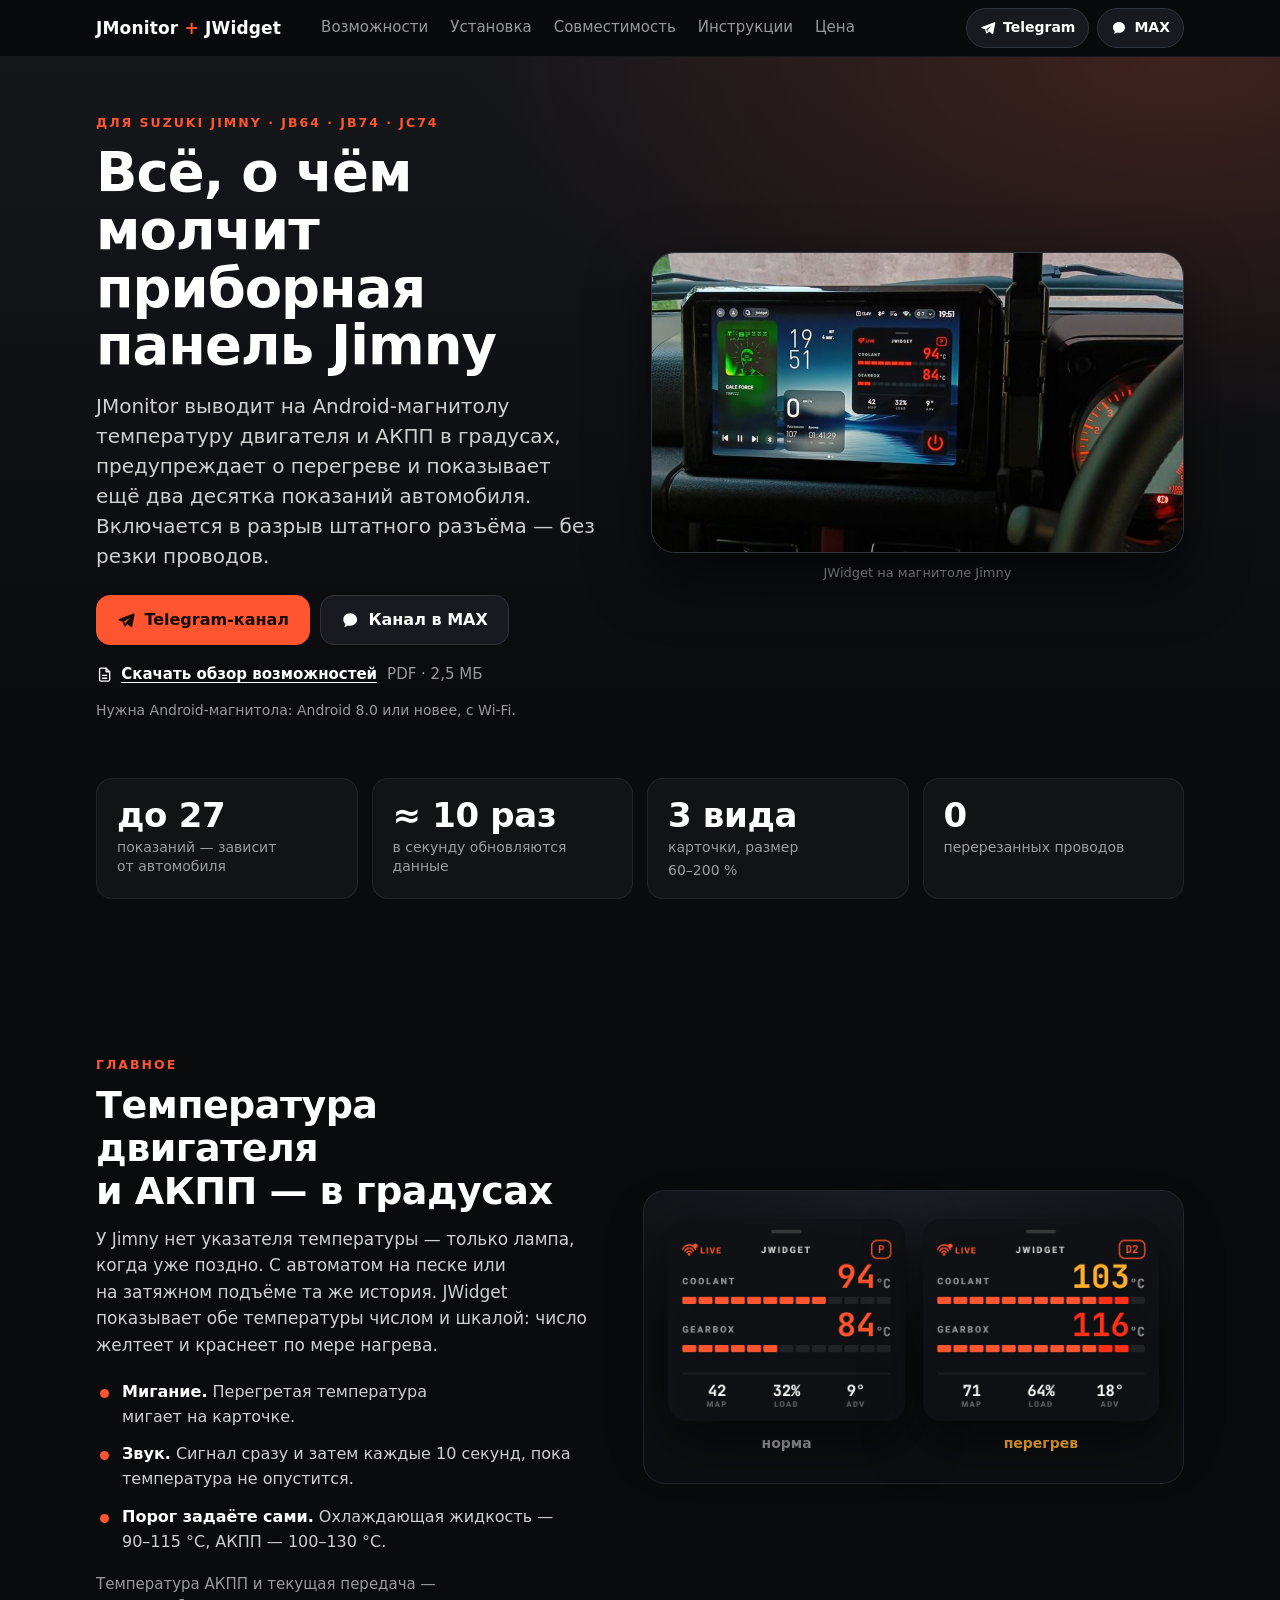
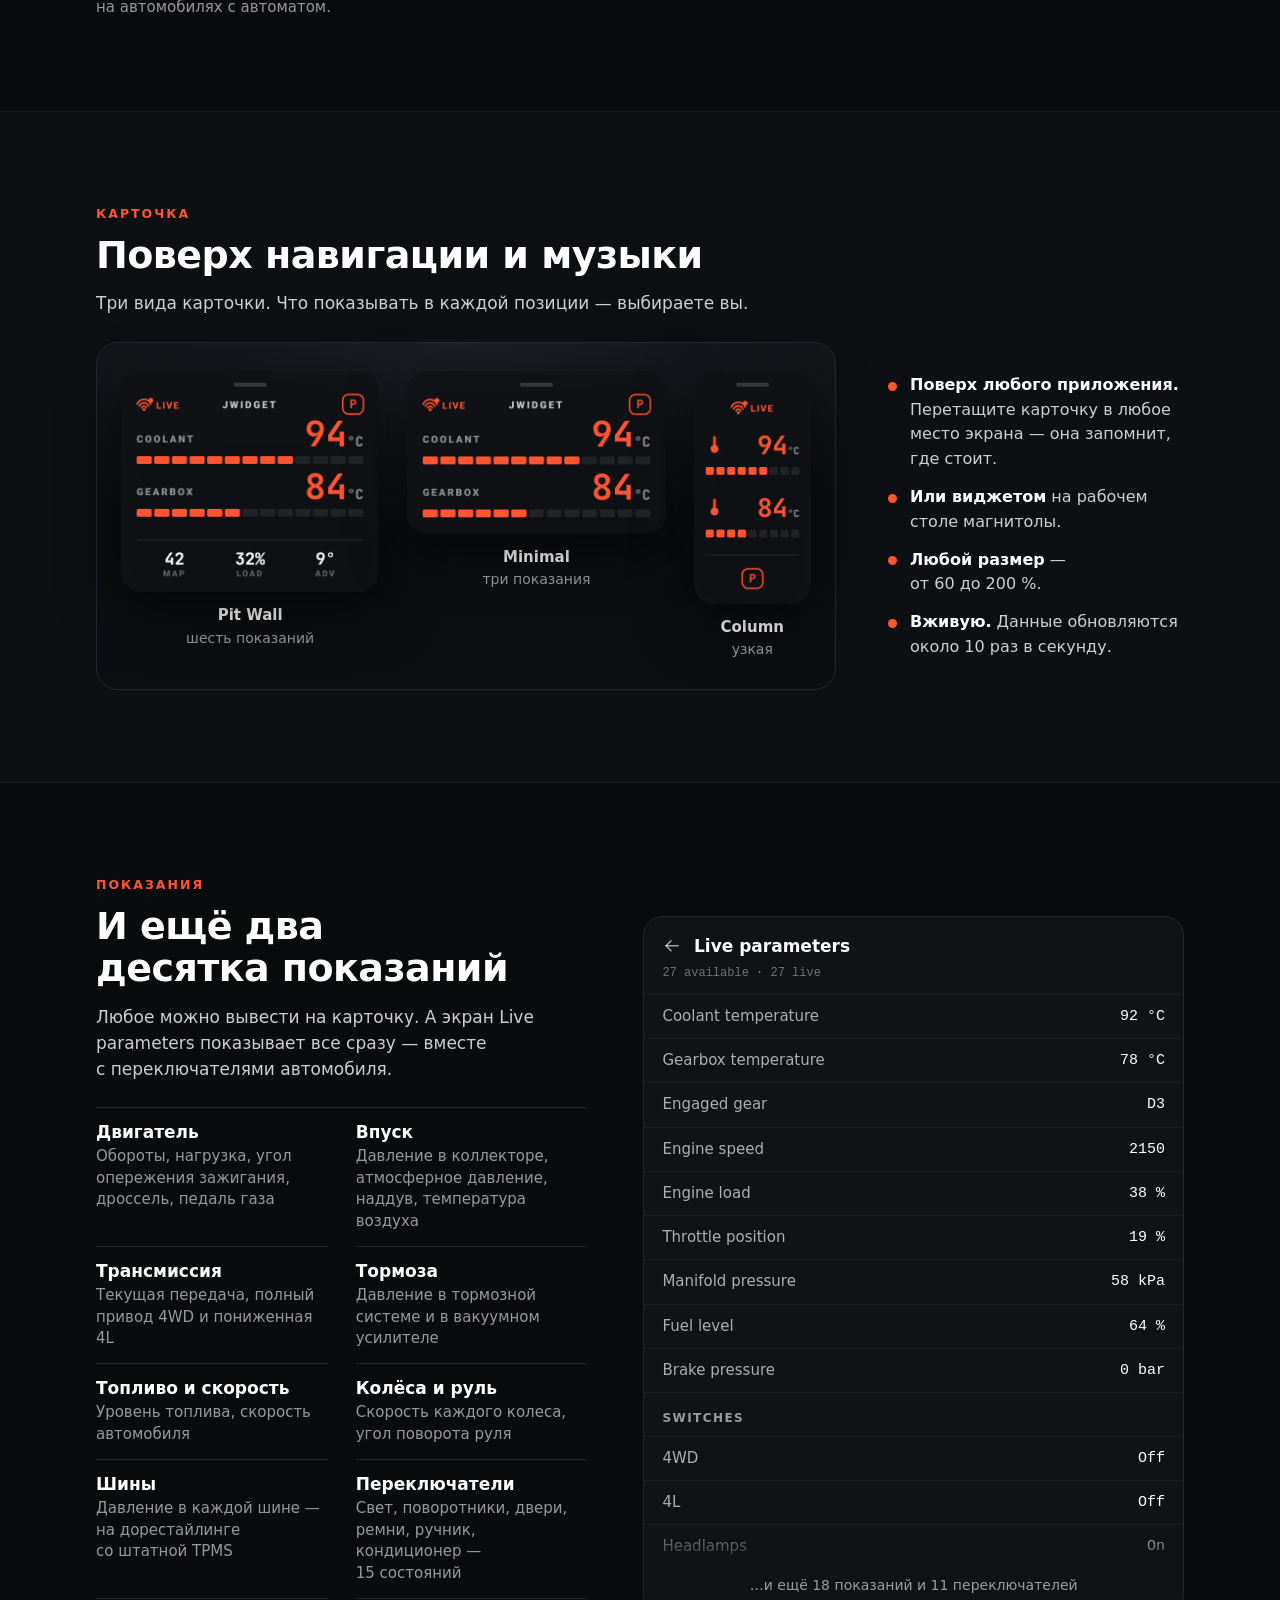
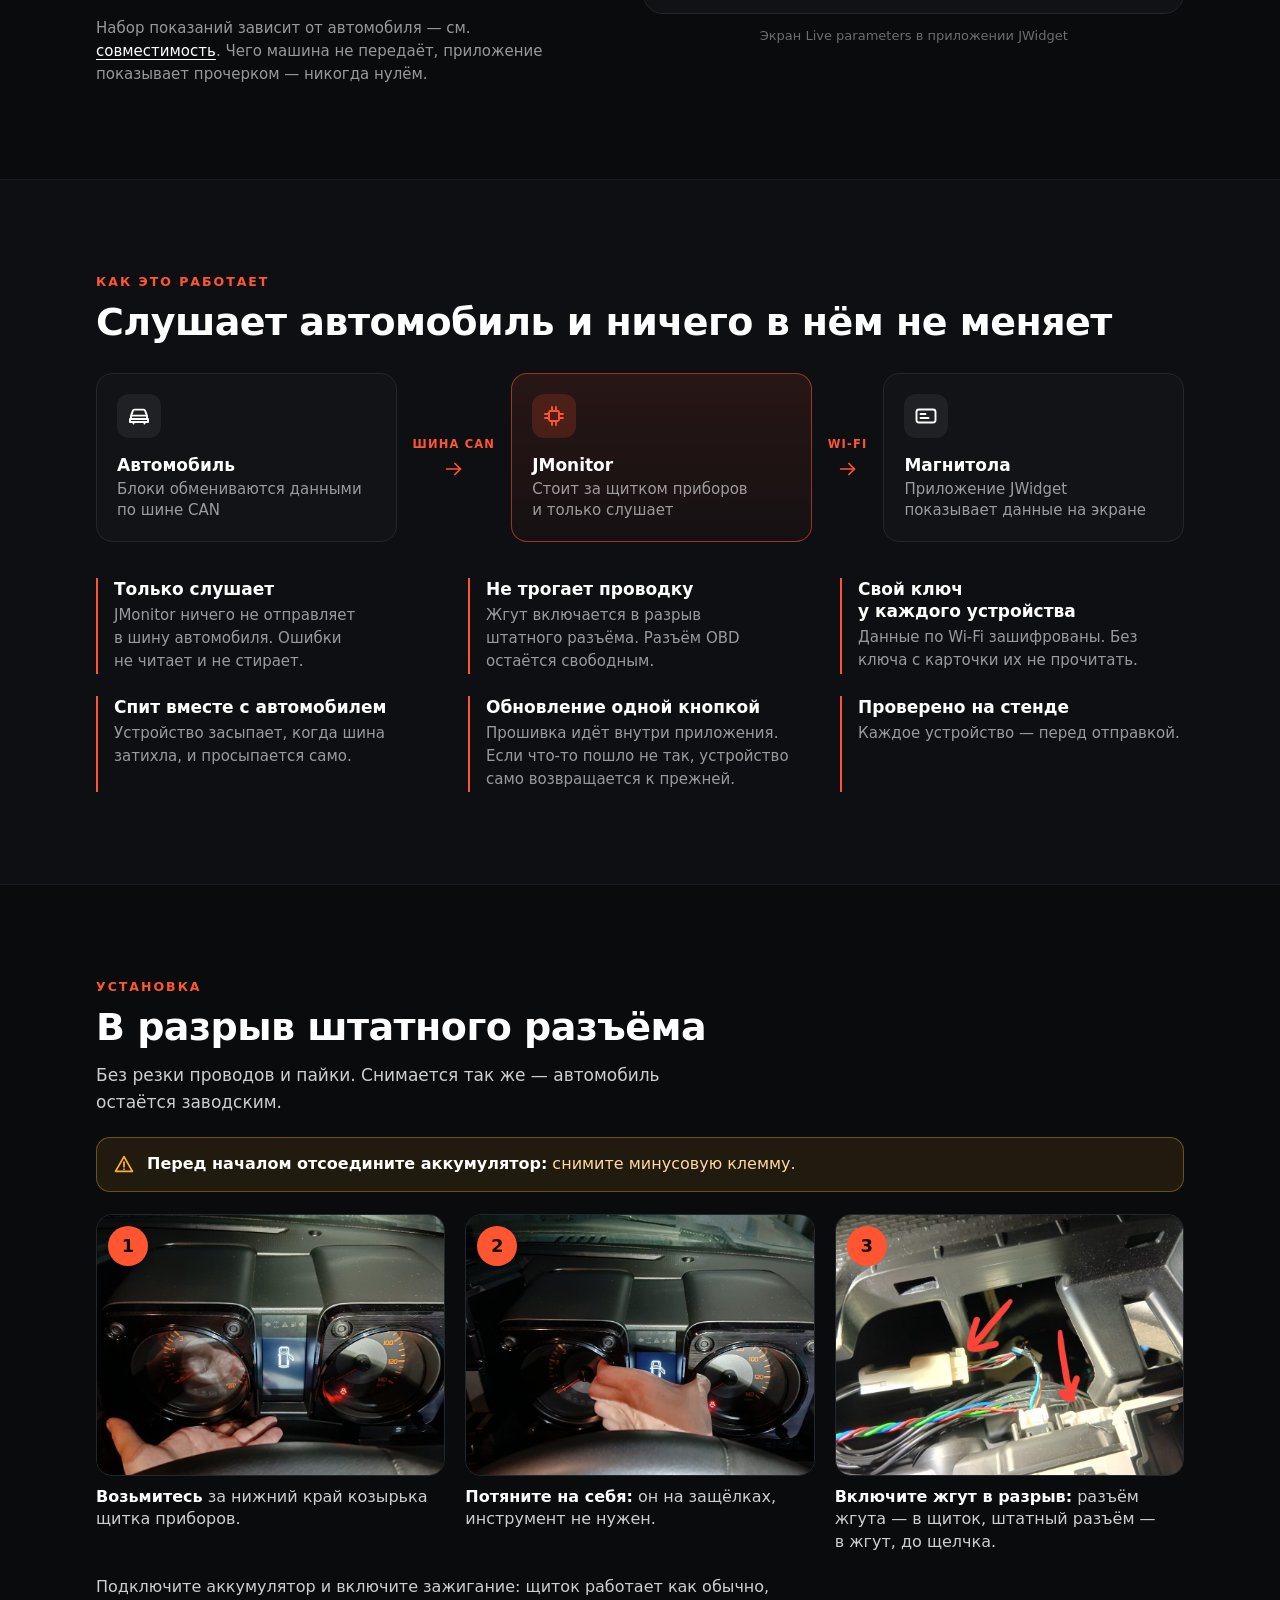
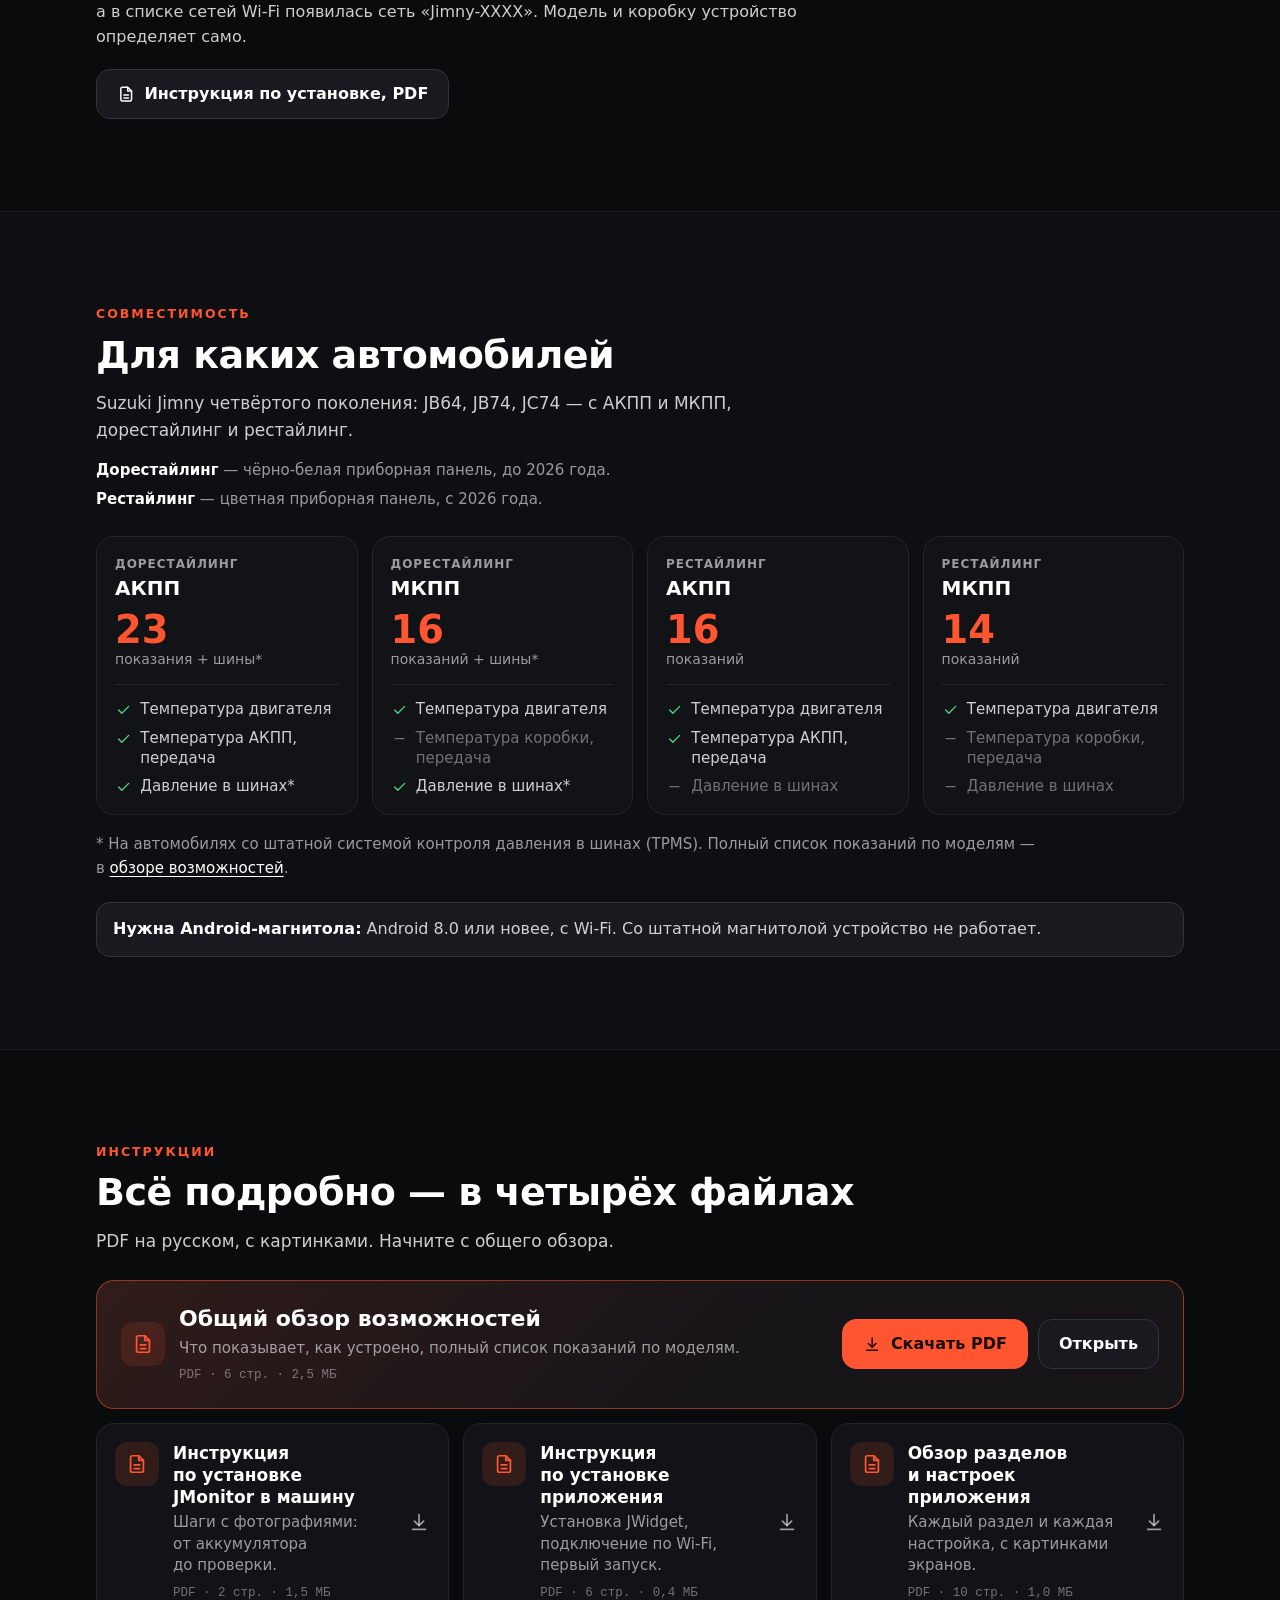
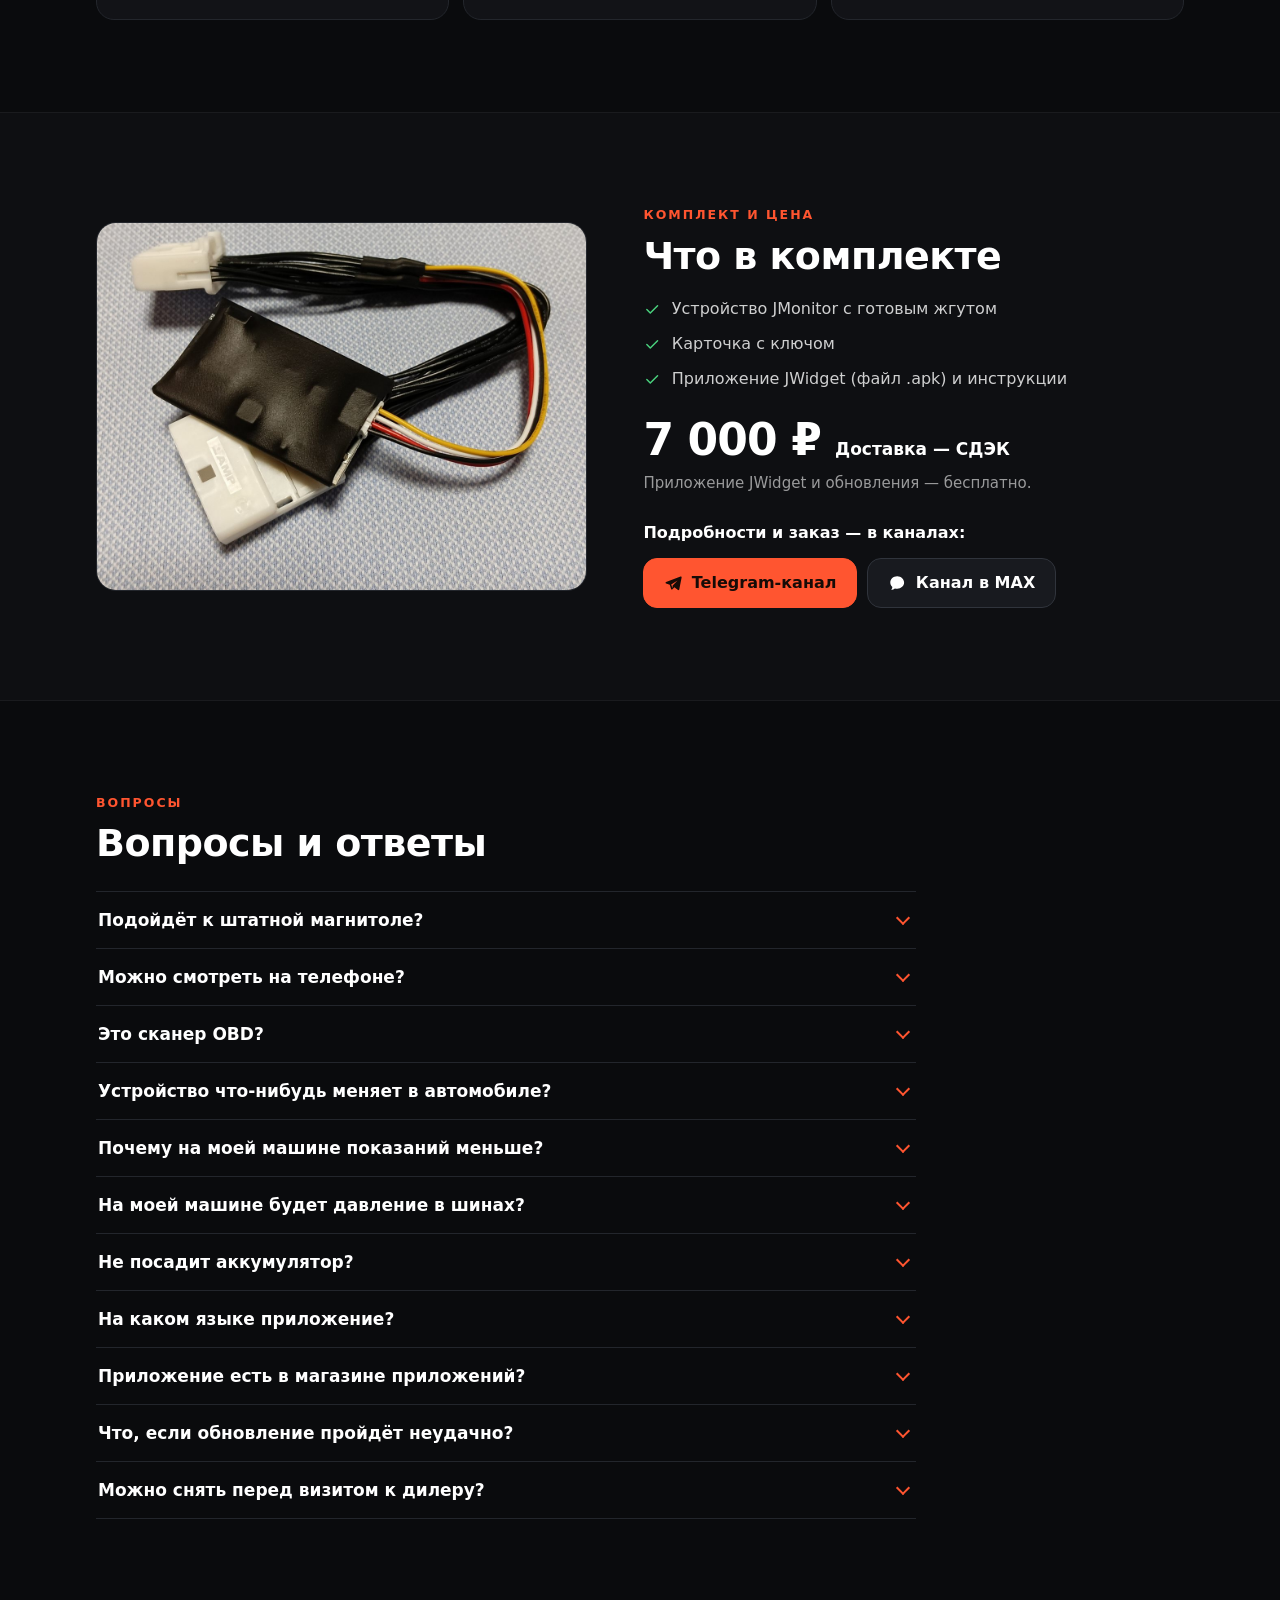
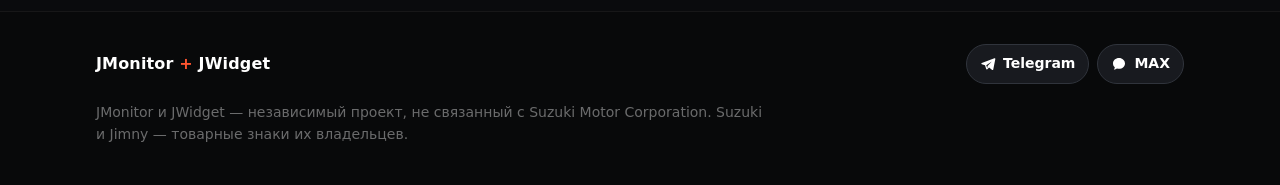
==== index.html @ 7d3914f3 "Add the Russian landing page for JMonitor + JWidget One static index.html for GitHub Pages (inline C" ====
<!doctype html>
<html lang="ru">
<head>
<meta charset="utf-8">
<meta name="viewport" content="width=device-width, initial-scale=1">
<title>JMonitor + JWidget — температуры и показания Suzuki Jimny на экране магнитолы</title>
<meta name="description" content="JMonitor выводит на Android-магнитолу температуру двигателя и АКПП, сигнал перегрева и до 27 показаний Suzuki Jimny JB64 / JB74 / JC74. Установка в разрыв штатного разъёма, без резки проводов.">
<meta name="theme-color" content="#0A0B0D">
<meta name="color-scheme" content="dark">
<meta name="format-detection" content="telephone=no">
<link rel="icon" href="favicon.svg" type="image/svg+xml">
<meta property="og:type" content="website">
<meta property="og:locale" content="ru_RU">
<meta property="og:site_name" content="JMonitor + JWidget">
<meta property="og:title" content="JMonitor + JWidget — всё, о чём молчит приборная панель Jimny">
<meta property="og:description" content="Температура двигателя и АКПП, сигнал перегрева и до 27 показаний на экране Android-магнитолы. Для Suzuki Jimny JB64 / JB74 / JC74.">
<meta property="og:url" content="https://just-lad.github.io/jmonitor-site/">
<meta property="og:image" content="https://just-lad.github.io/jmonitor-site/img/og.jpg">
<meta property="og:image:width" content="1200">
<meta property="og:image:height" content="630">
<meta name="twitter:card" content="summary_large_image">
<style>
:root{
  --bg:#0A0B0D; --band:#0E0F12; --panel:#121317; --panel-2:#181A1F; --line:#23262C; --line-2:#30343C;
  --ink:#fff; --text:rgba(255,255,255,.80); --dim:rgba(255,255,255,.58); --faint:rgba(255,255,255,.40);
  --accent:#FF5530; --on-accent:#160B07; --amber:#FFB02E; --ok:#49D17D;
  --sans:system-ui,-apple-system,"Segoe UI",Roboto,"Helvetica Neue","Noto Sans",Arial,sans-serif;
  --mono:ui-monospace,"JetBrains Mono","Cascadia Mono","Roboto Mono","SF Mono",Menlo,Consolas,monospace;
}
*,*::before,*::after{box-sizing:border-box}
html{scroll-behavior:smooth;scroll-padding-top:68px;-webkit-text-size-adjust:100%;text-size-adjust:100%}
body{margin:0;background:var(--bg);color:var(--text);font:16px/1.55 var(--sans);-webkit-font-smoothing:antialiased}
img,svg{display:block}
img{max-width:100%;height:auto}
h1,h2,h3,p,ul,ol,dl,dd,figure{margin:0}
ul,ol{padding:0;list-style:none}
a{color:inherit;text-decoration-thickness:1px;text-underline-offset:3px}
:focus-visible{outline:2px solid var(--amber);outline-offset:3px;border-radius:6px}
.ico{width:1.15em;height:1.15em;flex:none;fill:none;stroke:currentColor;stroke-width:1.9;stroke-linecap:round;stroke-linejoin:round}
.ico.solid{fill:currentColor;stroke:none}
.nb{white-space:nowrap}
.skip{position:absolute;left:-999px;top:8px;z-index:50;padding:10px 14px;border-radius:10px;background:#fff;color:#000;font-weight:700}
.skip:focus{left:8px}
.wrap{max-width:1152px;margin-inline:auto;padding-inline:16px}

/* type */
.kicker{font-size:12.5px;font-weight:700;letter-spacing:.16em;text-transform:uppercase;color:var(--accent)}
h1,h2,h3{color:var(--ink);text-wrap:balance;overflow-wrap:break-word}
h1{margin-top:12px;font-size:clamp(2rem,6.6vw + .45rem,3.4rem);line-height:1.06;font-weight:800;letter-spacing:-.018em}
h2{margin-top:10px;font-size:clamp(1.6rem,3.2vw + .8rem,2.375rem);line-height:1.12;font-weight:800;letter-spacing:-.014em}
h3{font-size:1.0625rem;line-height:1.3;font-weight:700}
.lead{margin-top:16px;font-size:clamp(1.0625rem,.6vw + .95rem,1.25rem);line-height:1.5;text-wrap:pretty}
.sub{margin-top:14px;max-width:44em;font-size:1.0625rem;text-wrap:pretty}
.note{margin-top:18px;font-size:.9375rem;color:var(--dim);text-wrap:pretty}
.note a{color:#fff}

/* buttons */
.btn{display:inline-flex;align-items:center;justify-content:center;gap:9px;min-height:50px;padding:0 20px;border-radius:14px;border:1px solid var(--line-2);background:var(--panel-2);color:#fff;font-weight:700;font-size:1rem;text-decoration:none;transition:background .15s,border-color .15s,transform .15s}
.btn:hover{border-color:#4A4F59;background:#1E2127}
.btn:active{transform:translateY(1px)}
.btn.primary{background:var(--accent);border-color:var(--accent);color:var(--on-accent)}
.btn.primary:hover{background:#FF6A48;border-color:#FF6A48}
.cta{display:grid;gap:10px;margin-top:24px}

/* header */
.top{position:sticky;top:0;z-index:20;background:rgba(10,11,13,.84);-webkit-backdrop-filter:saturate(140%) blur(14px);backdrop-filter:saturate(140%) blur(14px);border-bottom:1px solid rgba(255,255,255,.06)}
.top-in{display:flex;align-items:center;gap:12px;min-height:56px}
.brand{font-weight:800;font-size:17px;color:#fff;text-decoration:none;letter-spacing:.01em;white-space:nowrap}
.brand i{font-style:normal;color:var(--accent)}
.brand .b2{display:none}
.nav{display:none}
.nav a{color:var(--dim);text-decoration:none;font-size:15px;font-weight:500}
.nav a:hover{color:#fff}
.top-links{margin-left:auto;display:flex;gap:8px}
.pill{display:inline-flex;align-items:center;gap:7px;min-height:40px;padding:0 13px;border-radius:999px;border:1px solid var(--line-2);background:var(--panel-2);color:#fff;font-size:14px;font-weight:600;text-decoration:none}
.pill:hover{border-color:#4A4F59}
.pill .ico{width:16px;height:16px}

/* hero */
.hero{padding:32px 0 40px;background:radial-gradient(80% 60% at 92% 0%,rgba(255,85,48,.18),rgba(255,85,48,0) 70%),linear-gradient(180deg,#15171B 0%,var(--bg) 72%)}
.hero-in{display:grid;gap:28px}
.hero-doc{margin-top:18px;display:flex;flex-wrap:wrap;align-items:center;gap:4px 10px;font-size:.9375rem;color:var(--dim)}
.hero-doc a{display:inline-flex;align-items:center;gap:8px;color:#fff;font-weight:600}
.need{margin-top:14px;font-size:.875rem;color:var(--dim)}
.hero-photo img{width:100%;border-radius:18px;border:1px solid var(--line-2);box-shadow:0 24px 60px rgba(0,0,0,.55)}
.hero-photo figcaption{margin-top:10px;font-size:.8125rem;color:var(--faint);text-align:center}
.stats{display:grid;grid-template-columns:repeat(2,minmax(0,1fr));gap:10px;margin-top:36px}
.stat{padding:14px 16px;border-radius:16px;background:rgba(255,255,255,.035);border:1px solid rgba(255,255,255,.07)}
.stat b{display:block;font-size:1.75rem;line-height:1.1;font-weight:800;color:#fff;font-variant-numeric:tabular-nums;letter-spacing:-.01em;white-space:nowrap}
.stat span{display:block;margin-top:4px;font-size:.875rem;line-height:1.35;color:var(--dim)}

/* sections */
.sec{padding:56px 0}
.sec.alt{background:var(--band);border-block:1px solid rgba(255,255,255,.05)}
.split{display:grid;gap:32px}
.points{margin-top:22px;display:grid;gap:13px}
.points li{position:relative;padding-left:26px;text-wrap:pretty}
.points li::before{content:"";position:absolute;left:4px;top:.55em;width:9px;height:9px;border-radius:50%;background:var(--accent)}
.points b{color:#fff}

/* card pictures */
.stage{border-radius:22px;border:1px solid var(--line);background:radial-gradient(110% 80% at 50% 0%,#1C1F25 0%,#0D0E11 72%);padding:24px 16px}
.jw{text-align:center;min-width:0}
.jw img{width:264px;margin-inline:auto;filter:drop-shadow(0 16px 28px rgba(0,0,0,.6))}
.jw figcaption{margin-top:12px;font-size:.875rem;font-weight:600;color:var(--dim)}
.jw figcaption.hot{color:var(--amber)}
.jw figcaption b{display:block;color:#fff;font-size:.9375rem}
.jw figcaption span{font-weight:400}
.pair{display:grid;gap:24px;justify-items:center}
.faces{display:grid;grid-template-columns:264fr 120fr;grid-template-areas:"pit col" "min col";gap:22px 16px;align-items:center;max-width:720px;margin-inline:auto}
.faces .jw img{width:100%}
.faces .pit{grid-area:pit}.faces .min{grid-area:min}.faces .col{grid-area:col}
.showcase{display:grid;gap:24px;margin-top:26px}
.showcase .points{margin-top:0}

/* readings */
.groups{display:grid;margin-top:24px;border-top:1px solid var(--line)}
.g{padding:13px 0;border-bottom:1px solid var(--line)}
.g p{margin-top:3px;font-size:.9375rem;line-height:1.45;color:var(--dim)}
.lp{position:relative;overflow:hidden;border-radius:20px;background:#111215;border:1px solid var(--line);font-size:.9375rem}
.lp-h{display:flex;align-items:center;gap:12px;padding:16px 18px 6px;color:#fff;font-weight:700;font-size:1.0625rem}
.lp-h .ico{color:var(--dim)}
.lp-meta{padding:0 18px 12px;font:12px/1.4 var(--mono);color:var(--faint)}
.lp-r{display:flex;justify-content:space-between;gap:16px;padding:10px 18px;border-top:1px solid rgba(255,255,255,.05)}
.lp-r dt{color:rgba(255,255,255,.66)}
.lp-r dd{font-family:var(--mono);color:#fff;white-space:nowrap}
.lp-sw{padding:16px 18px 8px;border-top:1px solid rgba(255,255,255,.05);font-size:12px;font-weight:700;letter-spacing:.12em;color:var(--dim)}
.lp-more{position:absolute;inset:auto 0 0 0;padding:64px 18px 16px;background:linear-gradient(180deg,rgba(17,18,21,0),#111215 64%);text-align:center;font-size:.875rem;color:var(--dim)}
.lp-cap{margin-top:12px;font-size:.8125rem;color:var(--faint);text-align:center}

/* how it works */
.flow{display:grid;gap:10px;margin-top:30px}
.node{display:flex;gap:14px;align-items:center;padding:16px;border-radius:16px;background:var(--panel);border:1px solid var(--line)}
.node.hl{border-color:rgba(255,85,48,.55);background:linear-gradient(180deg,rgba(255,85,48,.11),rgba(255,85,48,.03))}
.node .ni{width:44px;height:44px;border-radius:12px;display:grid;place-items:center;background:rgba(255,255,255,.06);color:#fff;flex:none}
.node.hl .ni{background:rgba(255,85,48,.18);color:var(--accent)}
.node .ni .ico{width:24px;height:24px}
.node b{display:block;color:#fff;font-size:1.0625rem}
.node span{display:block;font-size:.9375rem;line-height:1.4;color:var(--dim)}
.hop{display:flex;align-items:center;justify-content:center;gap:8px;color:var(--accent);font-size:11.5px;font-weight:700;letter-spacing:.1em;text-transform:uppercase}
.hop .ico{width:18px;height:18px;transform:rotate(90deg)}
.facts{display:grid;gap:22px 28px;margin-top:36px}
.fact{padding-left:16px;border-left:2px solid var(--accent)}
.fact p{margin-top:4px;font-size:.9375rem;color:var(--dim);text-wrap:pretty}

/* install */
.warn{display:flex;gap:12px;align-items:flex-start;margin-top:22px;padding:14px 16px;border-radius:14px;background:rgba(255,176,46,.09);border:1px solid rgba(255,176,46,.36);color:#FFD9A0}
.warn .ico{width:22px;height:22px;margin-top:1px;color:var(--amber)}
.warn b{color:#fff}
.steps{display:grid;grid-template-columns:1fr 1fr;gap:20px 12px;margin-top:22px}
.step{position:relative;min-width:0}
.step:nth-child(3){grid-column:1/-1}
.step img{width:100%;aspect-ratio:4/3;object-fit:cover;border-radius:16px;border:1px solid var(--line)}
.step .n{position:absolute;left:10px;top:10px;width:36px;height:36px;border-radius:50%;background:var(--accent);color:var(--on-accent);font-weight:800;font-size:1.0625rem;display:grid;place-items:center}
.step p{margin-top:10px;font-size:.9375rem;line-height:1.4;text-wrap:pretty}
.step p b{color:#fff}
.after{margin-top:22px;max-width:46em;text-wrap:pretty}
.more{margin-top:20px}

/* models */
.defs{margin-top:16px;display:grid;gap:6px;font-size:.9375rem;color:var(--dim)}
.defs b{color:#fff}
.models{display:grid;gap:12px;margin-top:24px}
.model{display:grid;grid-template-columns:minmax(0,1fr) minmax(0,1.25fr);gap:14px;align-items:start;padding:18px;border-radius:18px;background:var(--panel);border:1px solid var(--line)}
.model .gen{font-size:12px;font-weight:700;letter-spacing:.08em;text-transform:uppercase;color:var(--dim)}
.model h3{margin-top:2px;font-size:1.25rem}
.model .num{margin-top:10px;font-size:.875rem;line-height:1.35;color:var(--dim)}
.model .num b{display:block;font-size:2.4rem;line-height:1;font-weight:800;color:var(--accent);font-variant-numeric:tabular-nums}
.has{display:grid;gap:8px;font-size:.9375rem}
.has li{display:flex;gap:8px;align-items:flex-start;line-height:1.35}
.has .ico{margin-top:2px;color:var(--ok)}
.has li.no,.has li.no .ico{color:var(--faint)}
.callout{margin-top:22px;padding:14px 16px;border-radius:14px;background:var(--panel-2);border:1px solid var(--line-2);text-wrap:pretty}
.callout b{color:#fff}

/* documents */
.docs{display:grid;gap:12px;margin-top:26px}
.doc{display:flex;gap:14px;align-items:flex-start;padding:18px;border-radius:18px;background:var(--panel);border:1px solid var(--line);text-decoration:none;color:inherit;min-width:0}
a.doc:hover{border-color:#4A4F59;background:#16181C}
.doc .fi{width:44px;height:44px;border-radius:12px;display:grid;place-items:center;background:rgba(255,85,48,.13);color:var(--accent);flex:none}
.doc .fi .ico{width:22px;height:22px}
.doc .tx{min-width:0;flex:1}
.doc p{margin-top:4px;font-size:.9375rem;line-height:1.45;color:var(--dim)}
.doc .meta{margin-top:8px;font:12.5px/1.3 var(--mono);color:var(--faint)}
.doc .dl{flex:none;align-self:center;width:22px;height:22px;color:var(--dim)}
.doc.main{flex-wrap:wrap;border-color:rgba(255,85,48,.5);background:linear-gradient(135deg,rgba(255,85,48,.13),rgba(255,85,48,.02) 60%),var(--panel)}
.doc.main h3{font-size:1.375rem}
.doc.main .tx{flex:1 1 220px}
.doc.main .acts{display:grid;gap:10px;width:100%;margin-top:4px}

/* order */
.order-photo img{width:100%;border-radius:20px;border:1px solid var(--line)}
.box{margin-top:20px;display:grid;gap:10px}
.box li{display:flex;gap:10px;align-items:flex-start}
.box .ico{margin-top:3px;color:var(--ok)}
.price{margin-top:26px;display:flex;flex-wrap:wrap;align-items:baseline;gap:6px 14px}
.price b{font-size:2.75rem;line-height:1;font-weight:800;color:#fff;letter-spacing:-.02em;white-space:nowrap}
.price span{font-size:1.0625rem;font-weight:600;color:#fff}
.price + .note{margin-top:10px}
.where{margin-top:26px;font-weight:600;color:#fff}
.where + .cta{margin-top:12px}

/* faq */
.faq{margin-top:26px;max-width:820px;border-top:1px solid var(--line)}
.qa{border-bottom:1px solid var(--line)}
.qa summary{list-style:none;cursor:pointer;display:flex;justify-content:space-between;align-items:center;gap:16px;min-height:56px;padding:14px 2px;color:#fff;font-weight:600;font-size:1.0625rem;line-height:1.35}
.qa summary::-webkit-details-marker{display:none}
.qa summary::after{content:"";flex:none;width:10px;height:10px;margin:0 6px 4px 0;border-right:2px solid var(--accent);border-bottom:2px solid var(--accent);transform:rotate(45deg);transition:transform .2s}
.qa[open] summary::after{transform:rotate(-135deg);margin-bottom:-4px}
.qa p{padding:0 2px 18px;max-width:46em;text-wrap:pretty}

/* footer */
footer{padding:32px 0 40px;border-top:1px solid rgba(255,255,255,.06);background:#08090A;color:var(--dim);font-size:.875rem}
.foot{display:grid;gap:18px}
.foot .brand{font-size:16px}
.foot-links{display:flex;flex-wrap:wrap;gap:8px}
.legal{max-width:52em;color:var(--faint);text-wrap:pretty}

@media (min-width:440px){
  .brand .b2{display:inline}
}
@media (min-width:480px){
  .cta{display:flex;flex-wrap:wrap}
  .doc.main .acts{display:flex;flex-wrap:wrap}
}
@media (min-width:560px){
  .pair{grid-template-columns:1fr 1fr;gap:18px}
  .groups{grid-template-columns:1fr 1fr;column-gap:28px}
  .facts{grid-template-columns:1fr 1fr}
  .models{grid-template-columns:1fr 1fr}
  .model{display:block}
  .has{margin-top:16px;padding-top:14px;border-top:1px solid var(--line)}
}
@media (min-width:600px){
  .wrap{padding-inline:24px}
  .stage{padding:28px 24px}
}
@media (min-width:680px){
  .faces{grid-template-columns:264fr 264fr 120fr;grid-template-areas:"pit min col";gap:28px;align-items:start}
}
@media (min-width:720px){
  .steps{grid-template-columns:repeat(3,1fr);gap:20px}
  .step:nth-child(3){grid-column:auto}
  .step .n{left:12px;top:12px;width:40px;height:40px;font-size:1.125rem}
  .step p{font-size:1rem}
}
@media (min-width:800px){
  .hero{padding:56px 0 64px}
  .stats{grid-template-columns:repeat(4,minmax(0,1fr));gap:14px;margin-top:56px}
  .stat{padding:18px 20px}
  .stat b{font-size:2.125rem}
  .sec{padding:92px 0}
  .foot{grid-template-columns:1fr auto;align-items:center}
  .legal{grid-column:1/-1}
}
@media (min-width:860px){
  .flow{grid-template-columns:1fr auto 1fr auto 1fr;align-items:stretch;gap:14px}
  .node{flex-direction:column;align-items:flex-start;padding:20px}
  .hop{flex-direction:column;gap:4px;padding-inline:2px}
  .hop .ico{transform:none;width:22px;height:22px}
  .docs{grid-template-columns:repeat(3,1fr);gap:14px}
  .doc.main{grid-column:1/-1;flex-wrap:nowrap;align-items:center;padding:24px}
  .doc.main .acts{width:auto;margin:0;flex:none}
}
@media (min-width:940px){
  .wrap{padding-inline:32px}
  .nav{display:flex;gap:22px;margin-left:28px}
  .hero-in{grid-template-columns:minmax(0,1fr) minmax(0,1.06fr);gap:52px;align-items:center}
  .hero-photo img{border-radius:24px}
  .split{grid-template-columns:minmax(0,1fr) minmax(0,1.1fr);gap:56px;align-items:center}
  .showcase{grid-template-columns:minmax(0,1fr) 300px;gap:48px;align-items:center}
  .facts{grid-template-columns:repeat(3,1fr)}
}
@media (min-width:1000px){
  .models{grid-template-columns:repeat(4,1fr);gap:14px}
}
@media (prefers-reduced-motion:reduce){
  html{scroll-behavior:auto}
  .btn,.qa summary::after{transition:none}
}
</style>
</head>
<body>

<svg width="0" height="0" style="position:absolute" aria-hidden="true" focusable="false">
  <defs>
    <symbol id="i-tg" viewBox="0 0 24 24"><path d="M21.6 3.3 2.7 10.6c-.9.4-.9 1.6.1 1.9l4.7 1.5 1.8 5.6c.2.8 1.2 1 1.7.4l2.6-2.6 4.7 3.5c.6.4 1.4.1 1.6-.6L23 4.6c.2-.9-.6-1.6-1.4-1.3ZM9.4 13.7l8.3-5.3-6.4 6.7-.3 3.2-1.6-4.6Z"/></symbol>
    <symbol id="i-chat" viewBox="0 0 24 24"><path d="M12 3C6.9 3 3 6.6 3 11.2c0 2.3 1 4.3 2.7 5.8-.1 1.2-.6 2.5-1.5 3.5 1.9-.1 3.6-.8 4.8-1.7 1 .3 2 .4 3 .4 5.1 0 9-3.6 9-8S17.1 3 12 3Z"/></symbol>
    <symbol id="i-file" viewBox="0 0 24 24"><path d="M14 3H7a2 2 0 0 0-2 2v14a2 2 0 0 0 2 2h10a2 2 0 0 0 2-2V8z"/><path d="M14 3v5h5"/><path d="M9 13h6M9 17h6"/></symbol>
    <symbol id="i-down" viewBox="0 0 24 24"><path d="M12 4v11"/><path d="m7 11 5 5 5-5"/><path d="M5 20h14"/></symbol>
    <symbol id="i-arrow" viewBox="0 0 24 24"><path d="M4 12h15"/><path d="m13 6 6 6-6 6"/></symbol>
    <symbol id="i-back" viewBox="0 0 24 24"><path d="M20 12H5"/><path d="m11 6-6 6 6 6"/></symbol>
    <symbol id="i-check" viewBox="0 0 24 24"><path d="m5 12.5 4.5 4.5L19 7.5"/></symbol>
    <symbol id="i-minus" viewBox="0 0 24 24"><path d="M6 12h12"/></symbol>
    <symbol id="i-warn" viewBox="0 0 24 24"><path d="M12 4 2.8 20h18.4z"/><path d="M12 10v5"/><path d="M12 17.7v.1"/></symbol>
    <symbol id="i-car" viewBox="0 0 24 24"><path d="M4 15v-3.2l1.9-5.1A1.6 1.6 0 0 1 7.4 5.6h9.2a1.6 1.6 0 0 1 1.5 1.1L20 11.8V15"/><path d="M3 15h18v3H3z"/><path d="M6.5 18v1.6M17.5 18v1.6M5 11.6h14"/></symbol>
    <symbol id="i-chip" viewBox="0 0 24 24"><rect x="7" y="7" width="10" height="10" rx="1.5"/><path d="M10 3v4M14 3v4M10 17v4M14 17v4M3 10h4M3 14h4M17 10h4M17 14h4"/></symbol>
    <symbol id="i-screen" viewBox="0 0 24 24"><rect x="2.5" y="5.5" width="19" height="13" rx="2.5"/><path d="M6.5 10h5M6.5 14h8"/></symbol>
  </defs>
</svg>

<a class="skip" href="#main">К содержанию</a>

<header class="top">
  <div class="wrap top-in">
    <a class="brand" href="#top" aria-label="JMonitor + JWidget — в начало">JMonitor<span class="b2"> <i>+</i> JWidget</span></a>
    <nav class="nav" aria-label="Разделы">
      <a href="#temps">Возможности</a>
      <a href="#install">Установка</a>
      <a href="#models">Совместимость</a>
      <a href="#docs">Инструкции</a>
      <a href="#order">Цена</a>
    </nav>
    <div class="top-links">
      <a class="pill" href="https://t.me/just_lad_jimny" target="_blank" rel="noopener"><svg class="ico solid"><use href="#i-tg"/></svg>Telegram</a>
      <a class="pill" href="https://max.ru/channel_justlad" target="_blank" rel="noopener"><svg class="ico solid"><use href="#i-chat"/></svg>MAX</a>
    </div>
  </div>
</header>

<main id="main">

<section class="hero" id="top">
  <div class="wrap">
    <div class="hero-in">
      <div>
        <p class="kicker">Для Suzuki Jimny · JB64 · JB74 · JC74</p>
        <h1>Всё, о&nbsp;чём молчит приборная панель Jimny</h1>
        <p class="lead">JMonitor выводит на&nbsp;Android-магнитолу температуру двигателя и&nbsp;АКПП в&nbsp;градусах, предупреждает о&nbsp;перегреве и&nbsp;показывает ещё два десятка показаний автомобиля. Включается в&nbsp;разрыв штатного разъёма&nbsp;— без резки проводов.</p>
        <div class="cta">
          <a class="btn primary" href="https://t.me/just_lad_jimny" target="_blank" rel="noopener"><svg class="ico solid"><use href="#i-tg"/></svg>Telegram-канал</a>
          <a class="btn" href="https://max.ru/channel_justlad" target="_blank" rel="noopener"><svg class="ico solid"><use href="#i-chat"/></svg>Канал в&nbsp;MAX</a>
        </div>
        <p class="hero-doc"><a href="pdf/jmonitor-obzor-vozmozhnostey.pdf" download="Общий обзор возможностей.pdf"><svg class="ico"><use href="#i-file"/></svg>Скачать обзор возможностей</a><span>PDF · 2,5&nbsp;МБ</span></p>
        <p class="need">Нужна Android-магнитола: Android&nbsp;8.0 или новее, с&nbsp;<span class="nb">Wi-Fi</span>.</p>
      </div>
      <figure class="hero-photo">
        <picture>
          <source media="(max-width: 699px)" srcset="img/hero-m.jpg" width="900" height="600">
          <img src="img/hero.jpg" srcset="img/hero-800.jpg 800w, img/hero.jpg 1570w" sizes="(min-width: 940px) 560px, 100vw" width="1570" height="883" fetchpriority="high" alt="Android-магнитола в Suzuki Jimny: карточка JWidget показывает температуру охлаждающей жидкости 94 °C и АКПП 84 °C">
        </picture>
        <figcaption>JWidget на магнитоле Jimny</figcaption>
      </figure>
    </div>
    <ul class="stats">
      <li class="stat"><b>до 27</b><span>показаний&nbsp;— зависит от&nbsp;автомобиля</span></li>
      <li class="stat"><b>≈ 10 раз</b><span>в&nbsp;секунду обновляются данные</span></li>
      <li class="stat"><b>3 вида</b><span>карточки, размер <span class="nb">60–200&nbsp;%</span></span></li>
      <li class="stat"><b>0</b><span>перерезанных проводов</span></li>
    </ul>
  </div>
</section>

<section class="sec" id="temps">
  <div class="wrap split">
    <div>
      <p class="kicker">Главное</p>
      <h2>Температура двигателя и&nbsp;АКПП&nbsp;— в&nbsp;градусах</h2>
      <p class="sub">У&nbsp;Jimny нет указателя температуры&nbsp;— только лампа, когда уже поздно. С&nbsp;автоматом на&nbsp;песке или на&nbsp;затяжном подъёме та&nbsp;же история. JWidget показывает обе температуры числом и&nbsp;шкалой: число желтеет и&nbsp;краснеет по&nbsp;мере нагрева.</p>
      <ul class="points">
        <li><b>Мигание.</b> Перегретая температура мигает на&nbsp;карточке.</li>
        <li><b>Звук.</b> Сигнал сразу и&nbsp;затем каждые 10&nbsp;секунд, пока температура не&nbsp;опустится.</li>
        <li><b>Порог задаёте сами.</b> Охлаждающая жидкость&nbsp;— <span class="nb">90–115&nbsp;°C</span>, АКПП&nbsp;— <span class="nb">100–130&nbsp;°C</span>.</li>
      </ul>
      <p class="note">Температура АКПП и&nbsp;текущая передача&nbsp;— на&nbsp;автомобилях с&nbsp;автоматом.</p>
    </div>
    <div class="stage">
      <div class="pair">
        <figure class="jw">
          <img src="img/card-pitwall.png" width="1056" height="904" loading="lazy" decoding="async" alt="Карточка JWidget в норме: охлаждающая жидкость 94 °C, АКПП 84 °C">
          <figcaption>норма</figcaption>
        </figure>
        <figure class="jw">
          <img src="img/card-overheat.png" width="1056" height="904" loading="lazy" decoding="async" alt="Карточка JWidget при перегреве: охлаждающая жидкость 103 °C жёлтым, АКПП 116 °C красным">
          <figcaption class="hot">перегрев</figcaption>
        </figure>
      </div>
    </div>
  </div>
</section>

<section class="sec alt" id="card">
  <div class="wrap">
    <p class="kicker">Карточка</p>
    <h2>Поверх навигации и&nbsp;музыки</h2>
    <p class="sub">Три вида карточки. Что показывать в&nbsp;каждой позиции&nbsp;— выбираете вы.</p>
    <div class="showcase">
      <div class="stage">
        <div class="faces">
          <figure class="jw pit">
            <img src="img/card-pitwall.png" width="1056" height="904" loading="lazy" decoding="async" alt="Карточка Pit Wall: две температуры со шкалами, передача и три показания внизу">
            <figcaption><b>Pit Wall</b><span>шесть показаний</span></figcaption>
          </figure>
          <figure class="jw min">
            <img src="img/card-minimal.png" width="1056" height="664" loading="lazy" decoding="async" alt="Карточка Minimal: две температуры со шкалами и передача">
            <figcaption><b>Minimal</b><span>три показания</span></figcaption>
          </figure>
          <figure class="jw col">
            <img src="img/card-column.png" width="480" height="952" loading="lazy" decoding="async" alt="Карточка Column: узкая вертикальная, две температуры и передача">
            <figcaption><b>Column</b><span>узкая</span></figcaption>
          </figure>
        </div>
      </div>
      <ul class="points">
        <li><b>Поверх любого приложения.</b> Перетащите карточку в&nbsp;любое место экрана&nbsp;— она запомнит, где стоит.</li>
        <li><b>Или виджетом</b> на&nbsp;рабочем столе магнитолы.</li>
        <li><b>Любой размер</b>&nbsp;— от&nbsp;60 до&nbsp;200&nbsp;%.</li>
        <li><b>Вживую.</b> Данные обновляются около 10&nbsp;раз в&nbsp;секунду.</li>
      </ul>
    </div>
  </div>
</section>

<section class="sec" id="readings">
  <div class="wrap split">
    <div>
      <p class="kicker">Показания</p>
      <h2>И&nbsp;ещё два десятка показаний</h2>
      <p class="sub">Любое можно вывести на&nbsp;карточку. А&nbsp;экран Live parameters показывает все сразу&nbsp;— вместе с&nbsp;переключателями автомобиля.</p>
      <div class="groups">
        <div class="g"><h3>Двигатель</h3><p>Обороты, нагрузка, угол опережения зажигания, дроссель, педаль газа</p></div>
        <div class="g"><h3>Впуск</h3><p>Давление в&nbsp;коллекторе, атмосферное давление, наддув, температура воздуха</p></div>
        <div class="g"><h3>Трансмиссия</h3><p>Текущая передача, полный привод 4WD и&nbsp;пониженная 4L</p></div>
        <div class="g"><h3>Тормоза</h3><p>Давление в&nbsp;тормозной системе и&nbsp;в&nbsp;вакуумном усилителе</p></div>
        <div class="g"><h3>Топливо и&nbsp;скорость</h3><p>Уровень топлива, скорость автомобиля</p></div>
        <div class="g"><h3>Колёса и&nbsp;руль</h3><p>Скорость каждого колеса, угол поворота руля</p></div>
        <div class="g"><h3>Шины</h3><p>Давление в&nbsp;каждой шине&nbsp;— на&nbsp;дорестайлинге со&nbsp;штатной TPMS</p></div>
        <div class="g"><h3>Переключатели</h3><p>Свет, поворотники, двери, ремни, ручник, кондиционер&nbsp;— 15&nbsp;состояний</p></div>
      </div>
      <p class="note">Набор показаний зависит от&nbsp;автомобиля&nbsp;— см. <a href="#models">совместимость</a>. Чего машина не&nbsp;передаёт, приложение показывает прочерком&nbsp;— никогда нулём.</p>
    </div>
    <div>
      <div class="lp" role="img" aria-label="Пример экрана Live parameters: температура охлаждающей жидкости 92 °C, температура АКПП 78 °C, передача D3, обороты 2150 и другие показания">
        <div class="lp-h"><svg class="ico"><use href="#i-back"/></svg>Live parameters</div>
        <div class="lp-meta">27 available · 27 live</div>
        <dl>
          <div class="lp-r"><dt>Coolant temperature</dt><dd>92 °C</dd></div>
          <div class="lp-r"><dt>Gearbox temperature</dt><dd>78 °C</dd></div>
          <div class="lp-r"><dt>Engaged gear</dt><dd>D3</dd></div>
          <div class="lp-r"><dt>Engine speed</dt><dd>2150</dd></div>
          <div class="lp-r"><dt>Engine load</dt><dd>38 %</dd></div>
          <div class="lp-r"><dt>Throttle position</dt><dd>19 %</dd></div>
          <div class="lp-r"><dt>Manifold pressure</dt><dd>58 kPa</dd></div>
          <div class="lp-r"><dt>Fuel level</dt><dd>64 %</dd></div>
          <div class="lp-r"><dt>Brake pressure</dt><dd>0 bar</dd></div>
        </dl>
        <div class="lp-sw">SWITCHES</div>
        <dl>
          <div class="lp-r"><dt>4WD</dt><dd>Off</dd></div>
          <div class="lp-r"><dt>4L</dt><dd>Off</dd></div>
          <div class="lp-r"><dt>Headlamps</dt><dd>On</dd></div>
          <div class="lp-r"><dt>Tail lamps</dt><dd>On</dd></div>
        </dl>
        <div class="lp-more">…и&nbsp;ещё 18&nbsp;показаний и&nbsp;11&nbsp;переключателей</div>
      </div>
      <p class="lp-cap">Экран Live parameters в&nbsp;приложении JWidget</p>
    </div>
  </div>
</section>

<section class="sec alt" id="how">
  <div class="wrap">
    <p class="kicker">Как это работает</p>
    <h2>Слушает автомобиль и&nbsp;ничего в&nbsp;нём не&nbsp;меняет</h2>
    <div class="flow">
      <div class="node">
        <div class="ni"><svg class="ico"><use href="#i-car"/></svg></div>
        <div><b>Автомобиль</b><span>Блоки обмениваются данными по&nbsp;шине CAN</span></div>
      </div>
      <div class="hop" aria-hidden="true">шина CAN<svg class="ico"><use href="#i-arrow"/></svg></div>
      <div class="node hl">
        <div class="ni"><svg class="ico"><use href="#i-chip"/></svg></div>
        <div><b>JMonitor</b><span>Стоит за&nbsp;щитком приборов и&nbsp;только слушает</span></div>
      </div>
      <div class="hop" aria-hidden="true"><span class="nb">Wi-Fi</span><svg class="ico"><use href="#i-arrow"/></svg></div>
      <div class="node">
        <div class="ni"><svg class="ico"><use href="#i-screen"/></svg></div>
        <div><b>Магнитола</b><span>Приложение JWidget показывает данные на&nbsp;экране</span></div>
      </div>
    </div>
    <div class="facts">
      <div class="fact"><h3>Только слушает</h3><p>JMonitor ничего не&nbsp;отправляет в&nbsp;шину автомобиля. Ошибки не&nbsp;читает и&nbsp;не&nbsp;стирает.</p></div>
      <div class="fact"><h3>Не&nbsp;трогает проводку</h3><p>Жгут включается в&nbsp;разрыв штатного разъёма. Разъём OBD остаётся свободным.</p></div>
      <div class="fact"><h3>Свой ключ у&nbsp;каждого устройства</h3><p>Данные по&nbsp;<span class="nb">Wi-Fi</span> зашифрованы. Без ключа с&nbsp;карточки их не&nbsp;прочитать.</p></div>
      <div class="fact"><h3>Спит вместе с&nbsp;автомобилем</h3><p>Устройство засыпает, когда шина затихла, и&nbsp;просыпается само.</p></div>
      <div class="fact"><h3>Обновление одной кнопкой</h3><p>Прошивка идёт внутри приложения. Если что-то пошло не&nbsp;так, устройство само возвращается к&nbsp;прежней.</p></div>
      <div class="fact"><h3>Проверено на&nbsp;стенде</h3><p>Каждое устройство&nbsp;— перед отправкой.</p></div>
    </div>
  </div>
</section>

<section class="sec" id="install">
  <div class="wrap">
    <p class="kicker">Установка</p>
    <h2>В&nbsp;разрыв штатного разъёма</h2>
    <p class="sub">Без резки проводов и&nbsp;пайки. Снимается так&nbsp;же&nbsp;— автомобиль остаётся заводским.</p>
    <p class="warn"><svg class="ico"><use href="#i-warn"/></svg><span><b>Перед началом отсоедините аккумулятор:</b> снимите минусовую клемму.</span></p>
    <ol class="steps">
      <li class="step">
        <img src="img/install-1.jpg" width="960" height="723" loading="lazy" decoding="async" alt="Рука берётся за нижний край козырька щитка приборов">
        <span class="n">1</span>
        <p><b>Возьмитесь</b> за&nbsp;нижний край козырька щитка приборов.</p>
      </li>
      <li class="step">
        <img src="img/install-2.jpg" width="960" height="723" loading="lazy" decoding="async" alt="Козырёк щитка приборов тянут на себя">
        <span class="n">2</span>
        <p><b>Потяните на&nbsp;себя:</b> он&nbsp;на&nbsp;защёлках, инструмент не&nbsp;нужен.</p>
      </li>
      <li class="step">
        <img src="img/install-3.jpg" width="960" height="723" loading="lazy" decoding="async" alt="Разъёмы за щитком приборов: стрелки показывают штатный разъём и разъём жгута">
        <span class="n">3</span>
        <p><b>Включите жгут в&nbsp;разрыв:</b> разъём жгута&nbsp;— в&nbsp;щиток, штатный разъём&nbsp;— в&nbsp;жгут, до&nbsp;щелчка.</p>
      </li>
    </ol>
    <p class="after">Подключите аккумулятор и&nbsp;включите зажигание: щиток работает как обычно, а&nbsp;в&nbsp;списке сетей <span class="nb">Wi-Fi</span> появилась сеть <span class="nb">«Jimny-XXXX»</span>. Модель и&nbsp;коробку устройство определяет само.</p>
    <p class="more"><a class="btn" href="pdf/jmonitor-ustanovka-v-mashinu.pdf" download="Инструкция по установке JMonitor в машину.pdf"><svg class="ico"><use href="#i-file"/></svg>Инструкция по&nbsp;установке, PDF</a></p>
  </div>
</section>

<section class="sec alt" id="models">
  <div class="wrap">
    <p class="kicker">Совместимость</p>
    <h2>Для каких автомобилей</h2>
    <p class="sub">Suzuki Jimny четвёртого поколения: JB64, JB74, JC74&nbsp;— с&nbsp;АКПП и&nbsp;МКПП, дорестайлинг и&nbsp;рестайлинг.</p>
    <ul class="defs">
      <li><b>Дорестайлинг</b>&nbsp;— чёрно-белая приборная панель, до&nbsp;2026&nbsp;года.</li>
      <li><b>Рестайлинг</b>&nbsp;— цветная приборная панель, с&nbsp;2026&nbsp;года.</li>
    </ul>
    <div class="models">
      <article class="model">
        <div>
          <p class="gen">Дорестайлинг</p>
          <h3>АКПП</h3>
          <p class="num"><b>23</b>показания +&nbsp;шины*</p>
        </div>
        <ul class="has">
          <li><svg class="ico"><use href="#i-check"/></svg>Температура двигателя</li>
          <li><svg class="ico"><use href="#i-check"/></svg>Температура АКПП, передача</li>
          <li><svg class="ico"><use href="#i-check"/></svg>Давление в&nbsp;шинах*</li>
        </ul>
      </article>
      <article class="model">
        <div>
          <p class="gen">Дорестайлинг</p>
          <h3>МКПП</h3>
          <p class="num"><b>16</b>показаний +&nbsp;шины*</p>
        </div>
        <ul class="has">
          <li><svg class="ico"><use href="#i-check"/></svg>Температура двигателя</li>
          <li class="no"><svg class="ico"><use href="#i-minus"/></svg>Температура коробки, передача</li>
          <li><svg class="ico"><use href="#i-check"/></svg>Давление в&nbsp;шинах*</li>
        </ul>
      </article>
      <article class="model">
        <div>
          <p class="gen">Рестайлинг</p>
          <h3>АКПП</h3>
          <p class="num"><b>16</b>показаний</p>
        </div>
        <ul class="has">
          <li><svg class="ico"><use href="#i-check"/></svg>Температура двигателя</li>
          <li><svg class="ico"><use href="#i-check"/></svg>Температура АКПП, передача</li>
          <li class="no"><svg class="ico"><use href="#i-minus"/></svg>Давление в&nbsp;шинах</li>
        </ul>
      </article>
      <article class="model">
        <div>
          <p class="gen">Рестайлинг</p>
          <h3>МКПП</h3>
          <p class="num"><b>14</b>показаний</p>
        </div>
        <ul class="has">
          <li><svg class="ico"><use href="#i-check"/></svg>Температура двигателя</li>
          <li class="no"><svg class="ico"><use href="#i-minus"/></svg>Температура коробки, передача</li>
          <li class="no"><svg class="ico"><use href="#i-minus"/></svg>Давление в&nbsp;шинах</li>
        </ul>
      </article>
    </div>
    <p class="note">* На&nbsp;автомобилях со&nbsp;штатной системой контроля давления в&nbsp;шинах (TPMS). Полный список показаний по&nbsp;моделям&nbsp;— в&nbsp;<a href="pdf/jmonitor-obzor-vozmozhnostey.pdf" download="Общий обзор возможностей.pdf">обзоре возможностей</a>.</p>
    <p class="callout"><b>Нужна Android-магнитола:</b> Android&nbsp;8.0 или новее, с&nbsp;<span class="nb">Wi-Fi</span>. Со&nbsp;штатной магнитолой устройство не&nbsp;работает.</p>
  </div>
</section>

<section class="sec" id="docs">
  <div class="wrap">
    <p class="kicker">Инструкции</p>
    <h2>Всё подробно&nbsp;— в&nbsp;четырёх файлах</h2>
    <p class="sub">PDF на&nbsp;русском, с&nbsp;картинками. Начните с&nbsp;общего обзора.</p>
    <div class="docs">
      <div class="doc main">
        <div class="fi"><svg class="ico"><use href="#i-file"/></svg></div>
        <div class="tx">
          <h3>Общий обзор возможностей</h3>
          <p>Что показывает, как устроено, полный список показаний по&nbsp;моделям.</p>
          <p class="meta">PDF · 6 стр. · 2,5 МБ</p>
        </div>
        <div class="acts">
          <a class="btn primary" href="pdf/jmonitor-obzor-vozmozhnostey.pdf" download="Общий обзор возможностей.pdf"><svg class="ico"><use href="#i-down"/></svg>Скачать PDF</a>
          <a class="btn" href="pdf/jmonitor-obzor-vozmozhnostey.pdf" target="_blank" rel="noopener">Открыть</a>
        </div>
      </div>
      <a class="doc" href="pdf/jmonitor-ustanovka-v-mashinu.pdf" download="Инструкция по установке JMonitor в машину.pdf">
        <div class="fi"><svg class="ico"><use href="#i-file"/></svg></div>
        <div class="tx">
          <h3>Инструкция по&nbsp;установке JMonitor в&nbsp;машину</h3>
          <p>Шаги с&nbsp;фотографиями: от&nbsp;аккумулятора до&nbsp;проверки.</p>
          <p class="meta">PDF · 2 стр. · 1,5 МБ</p>
        </div>
        <svg class="ico dl" aria-hidden="true"><use href="#i-down"/></svg>
      </a>
      <a class="doc" href="pdf/jwidget-ustanovka-prilozheniya.pdf" download="Инструкция по установке приложения.pdf">
        <div class="fi"><svg class="ico"><use href="#i-file"/></svg></div>
        <div class="tx">
          <h3>Инструкция по&nbsp;установке приложения</h3>
          <p>Установка JWidget, подключение по&nbsp;<span class="nb">Wi-Fi</span>, первый запуск.</p>
          <p class="meta">PDF · 6 стр. · 0,4 МБ</p>
        </div>
        <svg class="ico dl" aria-hidden="true"><use href="#i-down"/></svg>
      </a>
      <a class="doc" href="pdf/jwidget-razdely-i-nastroyki.pdf" download="Обзор разделов и настроек приложения.pdf">
        <div class="fi"><svg class="ico"><use href="#i-file"/></svg></div>
        <div class="tx">
          <h3>Обзор разделов и&nbsp;настроек приложения</h3>
          <p>Каждый раздел и&nbsp;каждая настройка, с&nbsp;картинками экранов.</p>
          <p class="meta">PDF · 10 стр. · 1,0 МБ</p>
        </div>
        <svg class="ico dl" aria-hidden="true"><use href="#i-down"/></svg>
      </a>
    </div>
  </div>
</section>

<section class="sec alt" id="order">
  <div class="wrap split">
    <figure class="order-photo">
      <img src="img/unit.jpg" width="1200" height="900" loading="lazy" decoding="async" alt="Устройство JMonitor в чёрной термоусадке с жгутом и двумя белыми разъёмами">
    </figure>
    <div>
      <p class="kicker">Комплект и&nbsp;цена</p>
      <h2>Что в&nbsp;комплекте</h2>
      <ul class="box">
        <li><svg class="ico"><use href="#i-check"/></svg>Устройство JMonitor с&nbsp;готовым жгутом</li>
        <li><svg class="ico"><use href="#i-check"/></svg>Карточка с&nbsp;ключом</li>
        <li><svg class="ico"><use href="#i-check"/></svg>Приложение JWidget (файл .apk) и&nbsp;инструкции</li>
      </ul>
      <p class="price"><b>7&nbsp;000&nbsp;₽</b><span>Доставка&nbsp;— СДЭК</span></p>
      <p class="note">Приложение JWidget и&nbsp;обновления&nbsp;— бесплатно.</p>
      <p class="where">Подробности и&nbsp;заказ&nbsp;— в&nbsp;каналах:</p>
      <div class="cta">
        <a class="btn primary" href="https://t.me/just_lad_jimny" target="_blank" rel="noopener"><svg class="ico solid"><use href="#i-tg"/></svg>Telegram-канал</a>
        <a class="btn" href="https://max.ru/channel_justlad" target="_blank" rel="noopener"><svg class="ico solid"><use href="#i-chat"/></svg>Канал в&nbsp;MAX</a>
      </div>
    </div>
  </div>
</section>

<section class="sec" id="faq">
  <div class="wrap">
    <p class="kicker">Вопросы</p>
    <h2>Вопросы и&nbsp;ответы</h2>
    <div class="faq">
      <details class="qa"><summary>Подойдёт к&nbsp;штатной магнитоле?</summary><p>Нет. Нужна магнитола на&nbsp;Android&nbsp;8.0 или новее, с&nbsp;<span class="nb">Wi-Fi</span>.</p></details>
      <details class="qa"><summary>Можно смотреть на&nbsp;телефоне?</summary><p>Да, JWidget ставится и&nbsp;на&nbsp;Android-телефон. Но&nbsp;устройство задумано для магнитолы: карточка поверх навигации, без телефона в&nbsp;руках.</p></details>
      <details class="qa"><summary>Это сканер OBD?</summary><p>Нет. В&nbsp;разъём OBD ничего не&nbsp;вставляется, он&nbsp;остаётся свободным. JMonitor стоит за&nbsp;щитком приборов, и&nbsp;его не&nbsp;видно.</p></details>
      <details class="qa"><summary>Устройство что-нибудь меняет в&nbsp;автомобиле?</summary><p>Нет. Оно только слушает шину и&nbsp;ничего в&nbsp;неё не&nbsp;отправляет. Ошибки не&nbsp;читает и&nbsp;не&nbsp;стирает.</p></details>
      <details class="qa"><summary>Почему на&nbsp;моей машине показаний меньше?</summary><p>Автомобиль с&nbsp;МКПП не&nbsp;передаёт температуру коробки, а&nbsp;рестайлинг не&nbsp;передаёт часть показаний двигателя. Чего машина не&nbsp;передаёт, приложение показывает прочерком.</p></details>
      <details class="qa"><summary>На&nbsp;моей машине будет давление в&nbsp;шинах?</summary><p>Если на&nbsp;ней есть штатная система контроля давления (TPMS) и&nbsp;это дорестайлинг&nbsp;— да.</p></details>
      <details class="qa"><summary>Не&nbsp;посадит аккумулятор?</summary><p>Устройство засыпает вместе с&nbsp;автомобилем, когда шина затихла.</p></details>
      <details class="qa"><summary>На&nbsp;каком языке приложение?</summary><p>Интерфейс приложения&nbsp;— на&nbsp;английском. Инструкции&nbsp;— на&nbsp;русском, с&nbsp;картинками экранов.</p></details>
      <details class="qa"><summary>Приложение есть в&nbsp;магазине приложений?</summary><p>Нет, оно ставится из&nbsp;файла .apk. Файл и&nbsp;обновления вы&nbsp;получаете от&nbsp;автора проекта.</p></details>
      <details class="qa"><summary>Что, если обновление пройдёт неудачно?</summary><p>Устройство само вернётся к&nbsp;прежней прошивке и&nbsp;будет работать как раньше.</p></details>
      <details class="qa"><summary>Можно снять перед визитом к&nbsp;дилеру?</summary><p>Да: отсоединить аккумулятор, снять козырёк, вынуть жгут, вставить штатный разъём обратно.</p></details>
    </div>
  </div>
</section>

</main>

<footer>
  <div class="wrap foot">
    <a class="brand" href="#top">JMonitor <i>+</i> JWidget</a>
    <div class="foot-links">
      <a class="pill" href="https://t.me/just_lad_jimny" target="_blank" rel="noopener"><svg class="ico solid"><use href="#i-tg"/></svg>Telegram</a>
      <a class="pill" href="https://max.ru/channel_justlad" target="_blank" rel="noopener"><svg class="ico solid"><use href="#i-chat"/></svg>MAX</a>
    </div>
    <p class="legal">JMonitor и&nbsp;JWidget&nbsp;— независимый проект, не&nbsp;связанный с&nbsp;Suzuki Motor Corporation. Suzuki и&nbsp;Jimny&nbsp;— товарные знаки их владельцев.</p>
  </div>
</footer>

</body>
</html>
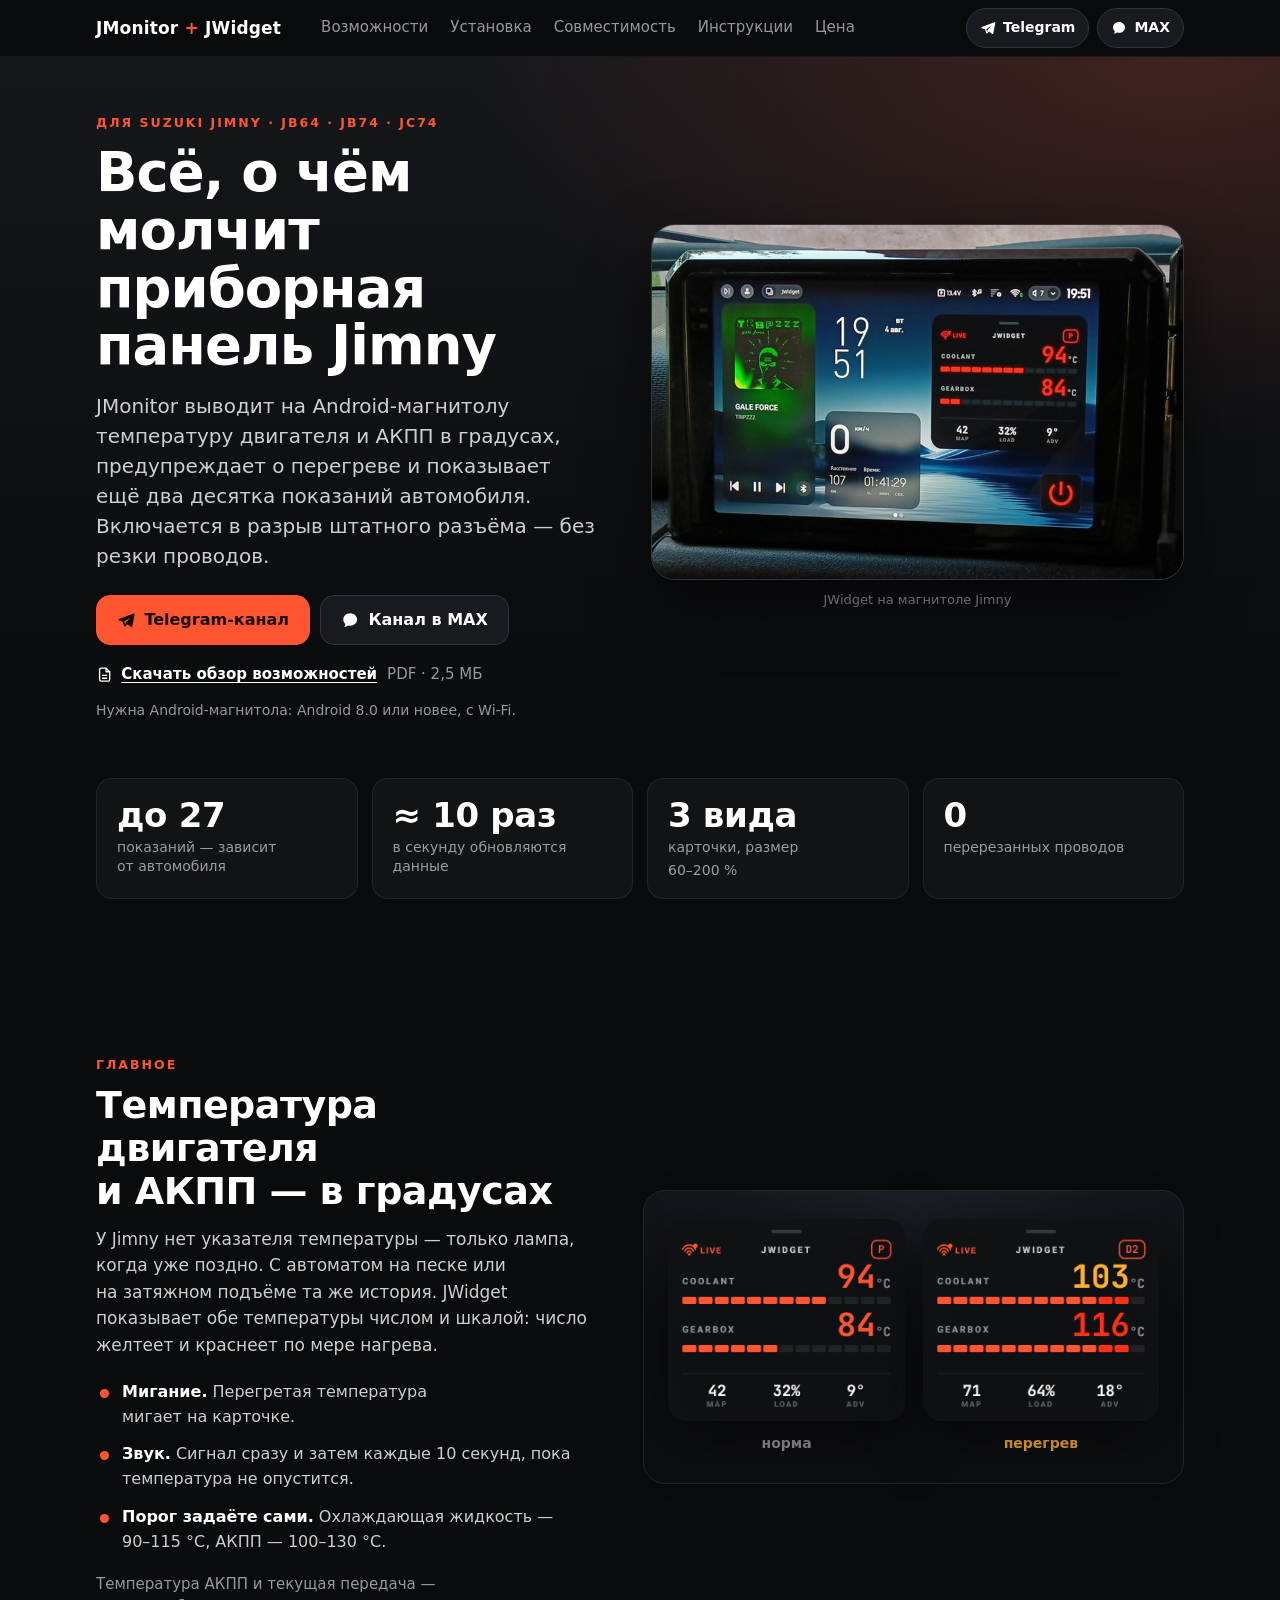
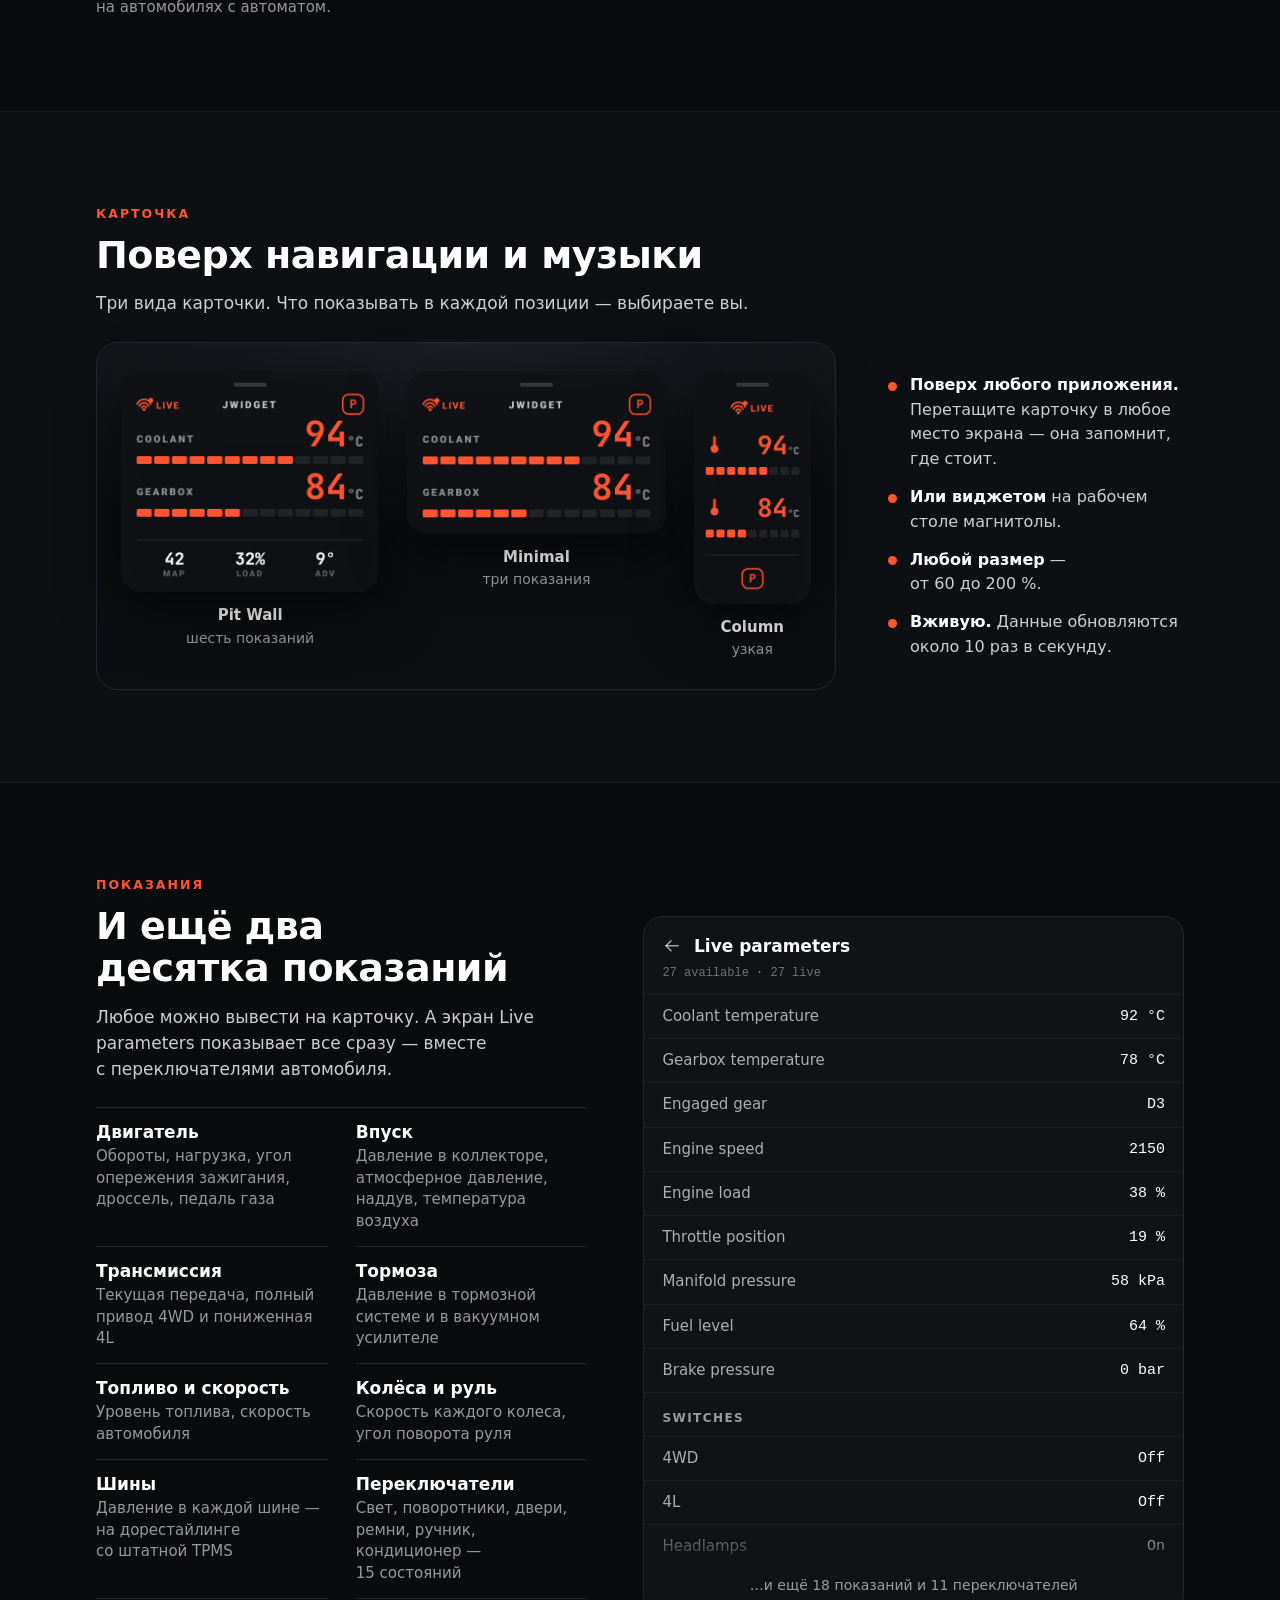
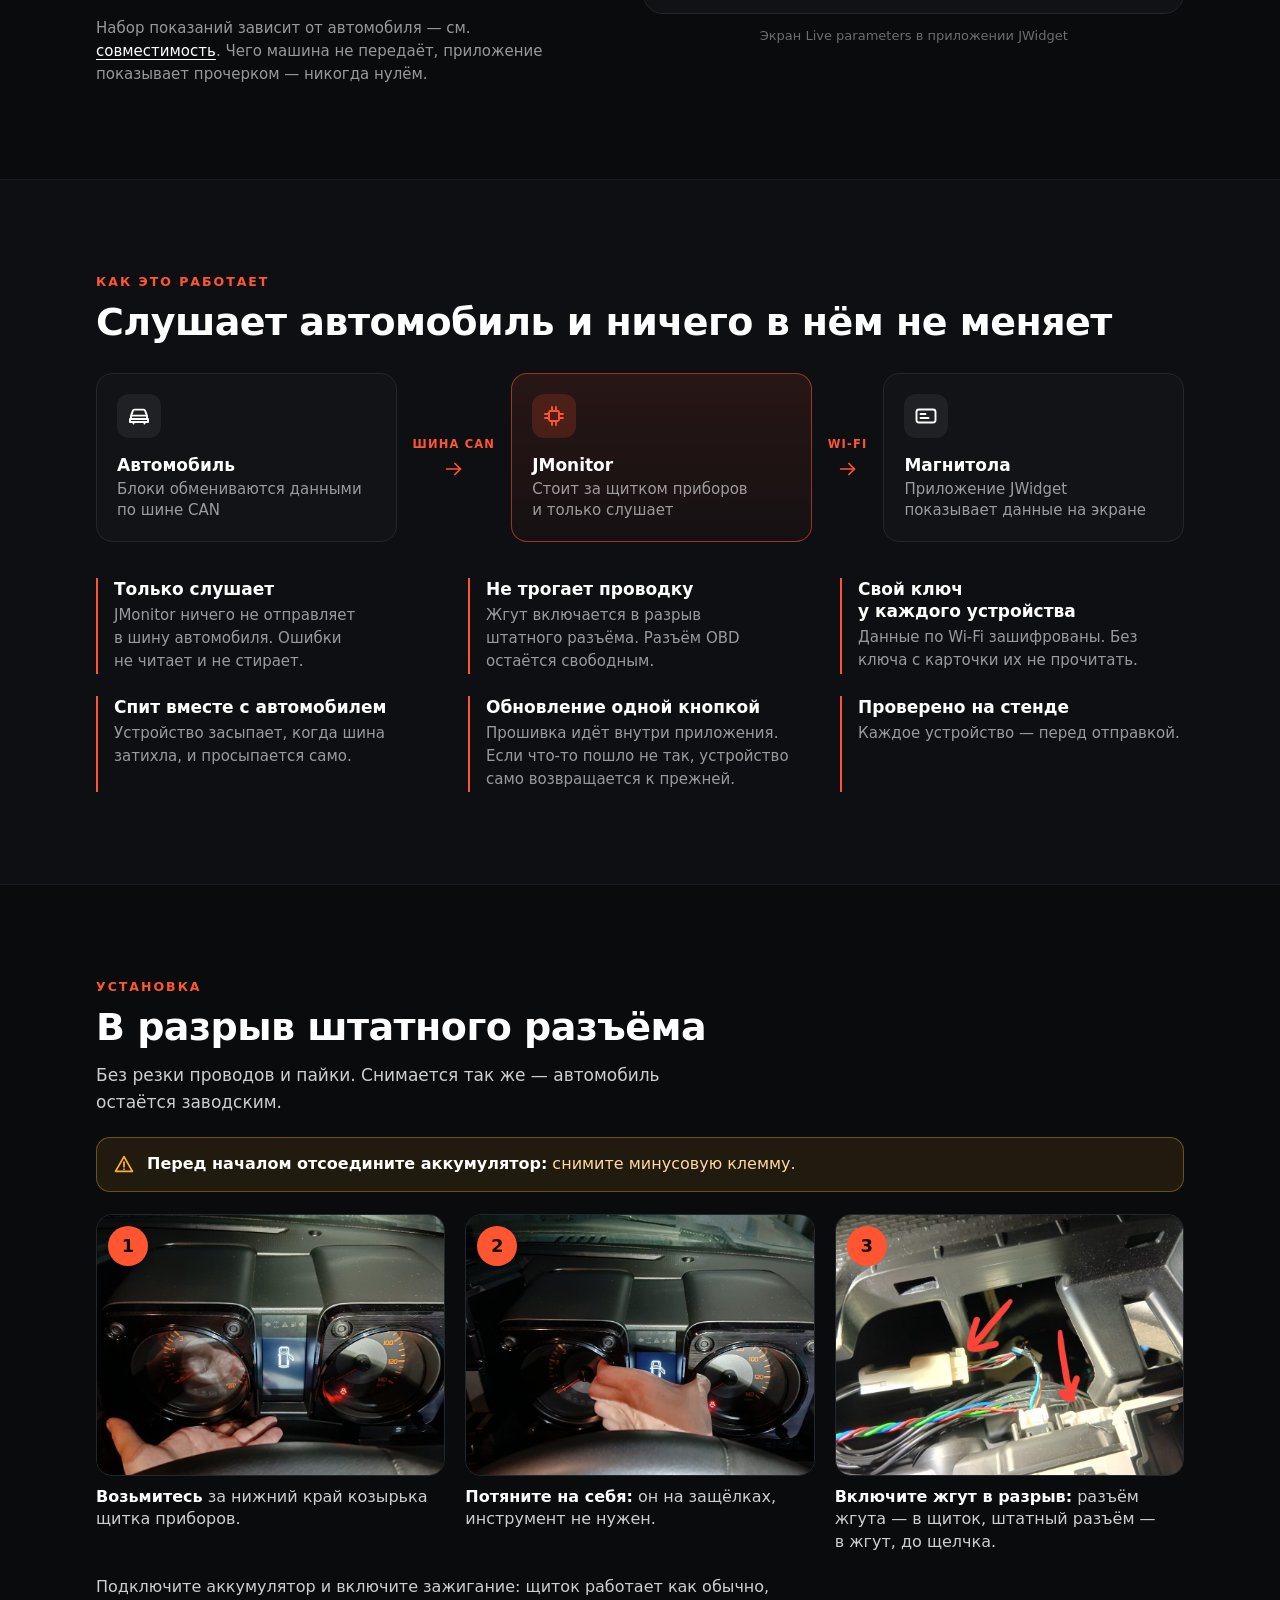
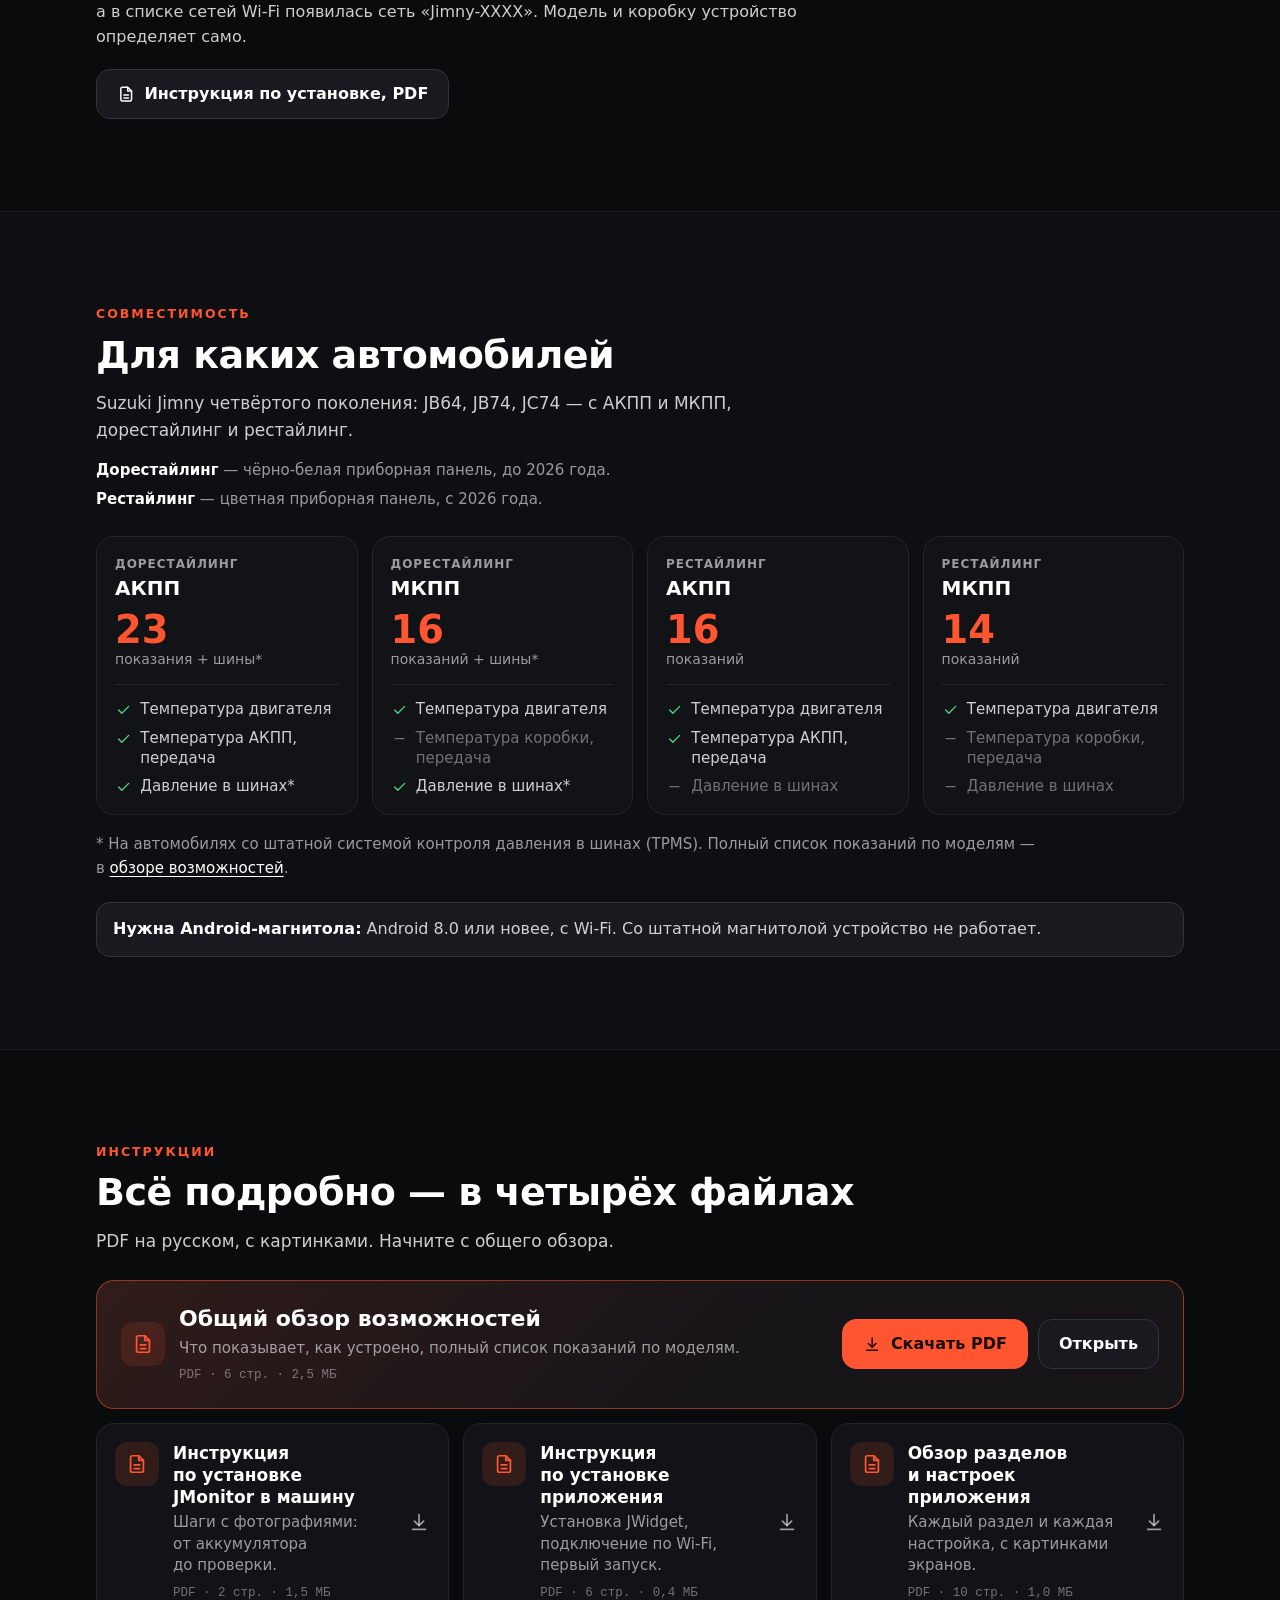
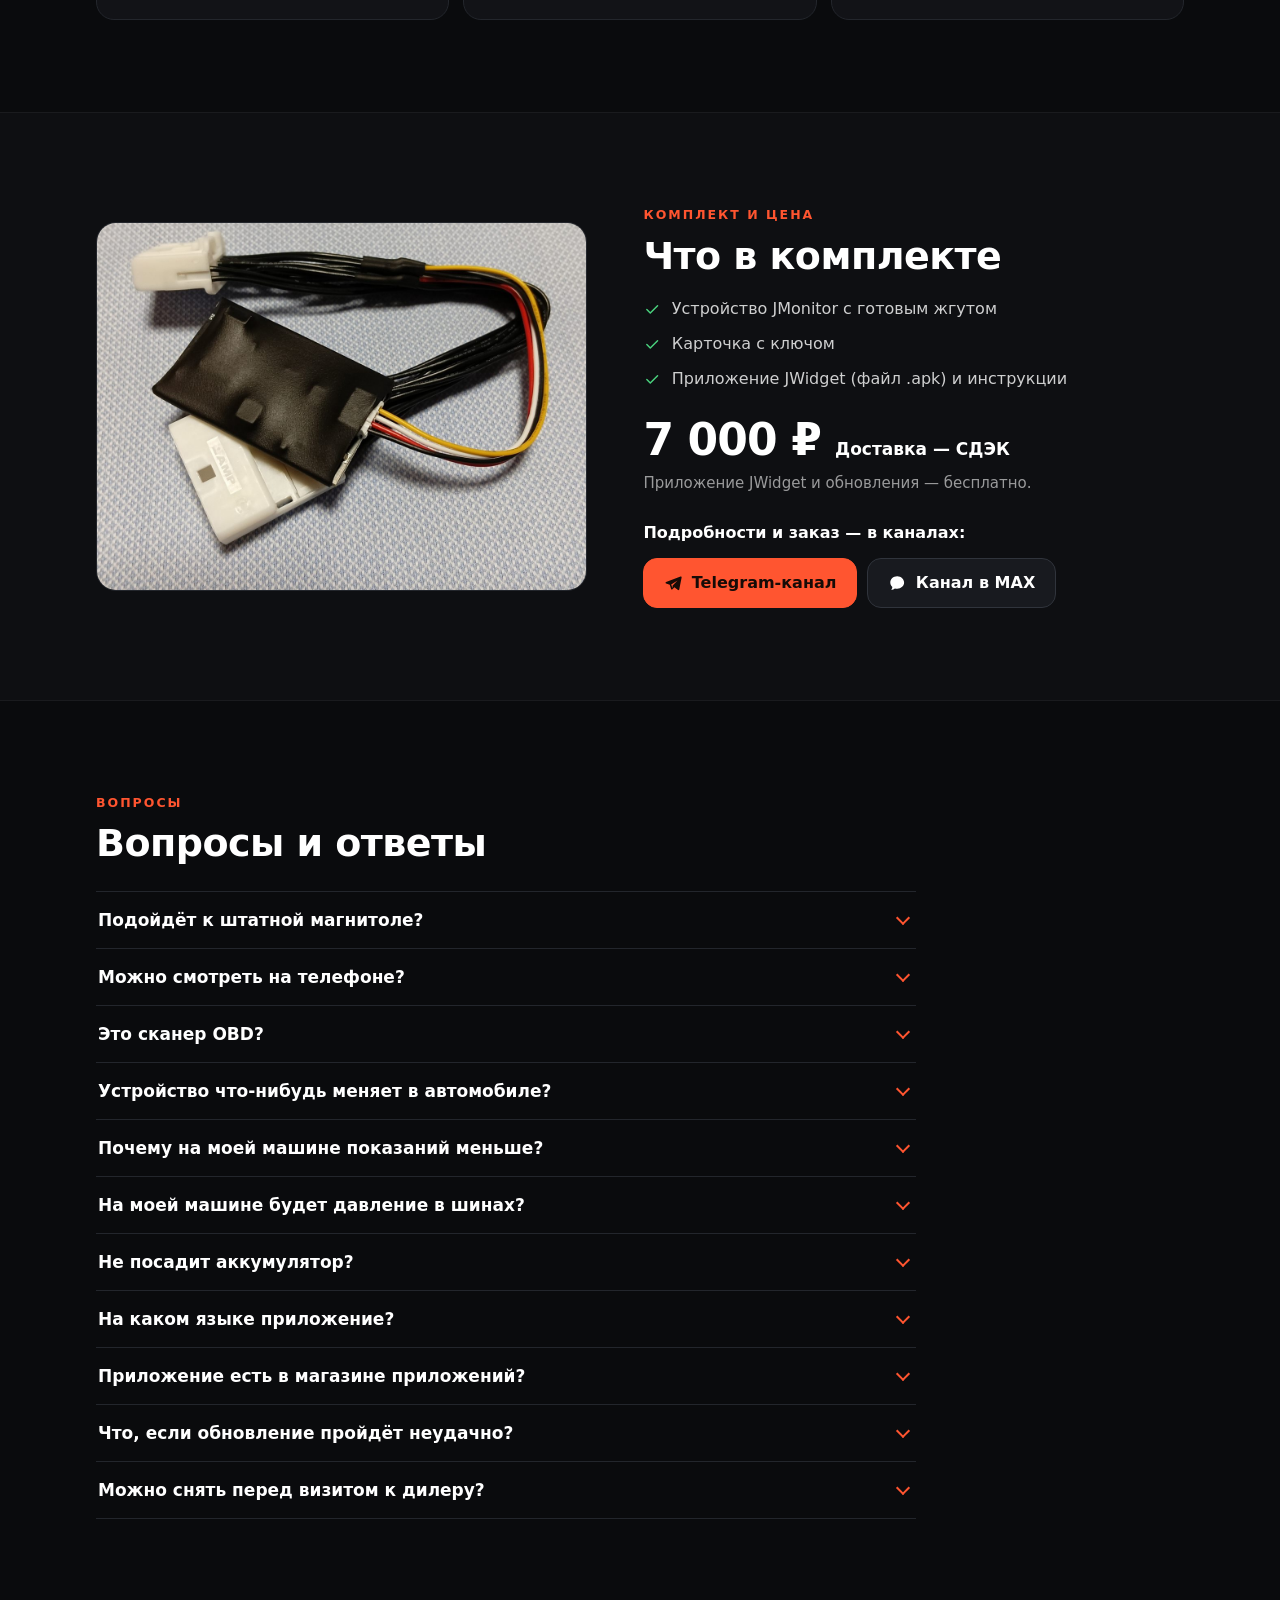
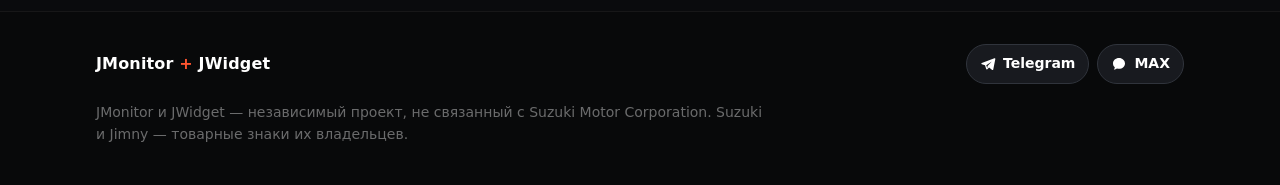
==== commit a6f3c651: "Point the link preview at jmonitor.ru The og:url and og:image tags still named the github.io address" ====
--- a/index.html
+++ b/index.html
@@ -14,8 +14,9 @@
 <meta property="og:site_name" content="JMonitor + JWidget">
 <meta property="og:title" content="JMonitor + JWidget — всё, о чём молчит приборная панель Jimny">
 <meta property="og:description" content="Температура двигателя и АКПП, сигнал перегрева и до 27 показаний на экране Android-магнитолы. Для Suzuki Jimny JB64 / JB74 / JC74.">
-<meta property="og:url" content="https://just-lad.github.io/jmonitor-site/">
-<meta property="og:image" content="https://just-lad.github.io/jmonitor-site/img/og.jpg">
+<link rel="canonical" href="https://jmonitor.ru/">
+<meta property="og:url" content="https://jmonitor.ru/">
+<meta property="og:image" content="https://jmonitor.ru/img/og.jpg">
 <meta property="og:image:width" content="1200">
 <meta property="og:image:height" content="630">
 <meta name="twitter:card" content="summary_large_image">
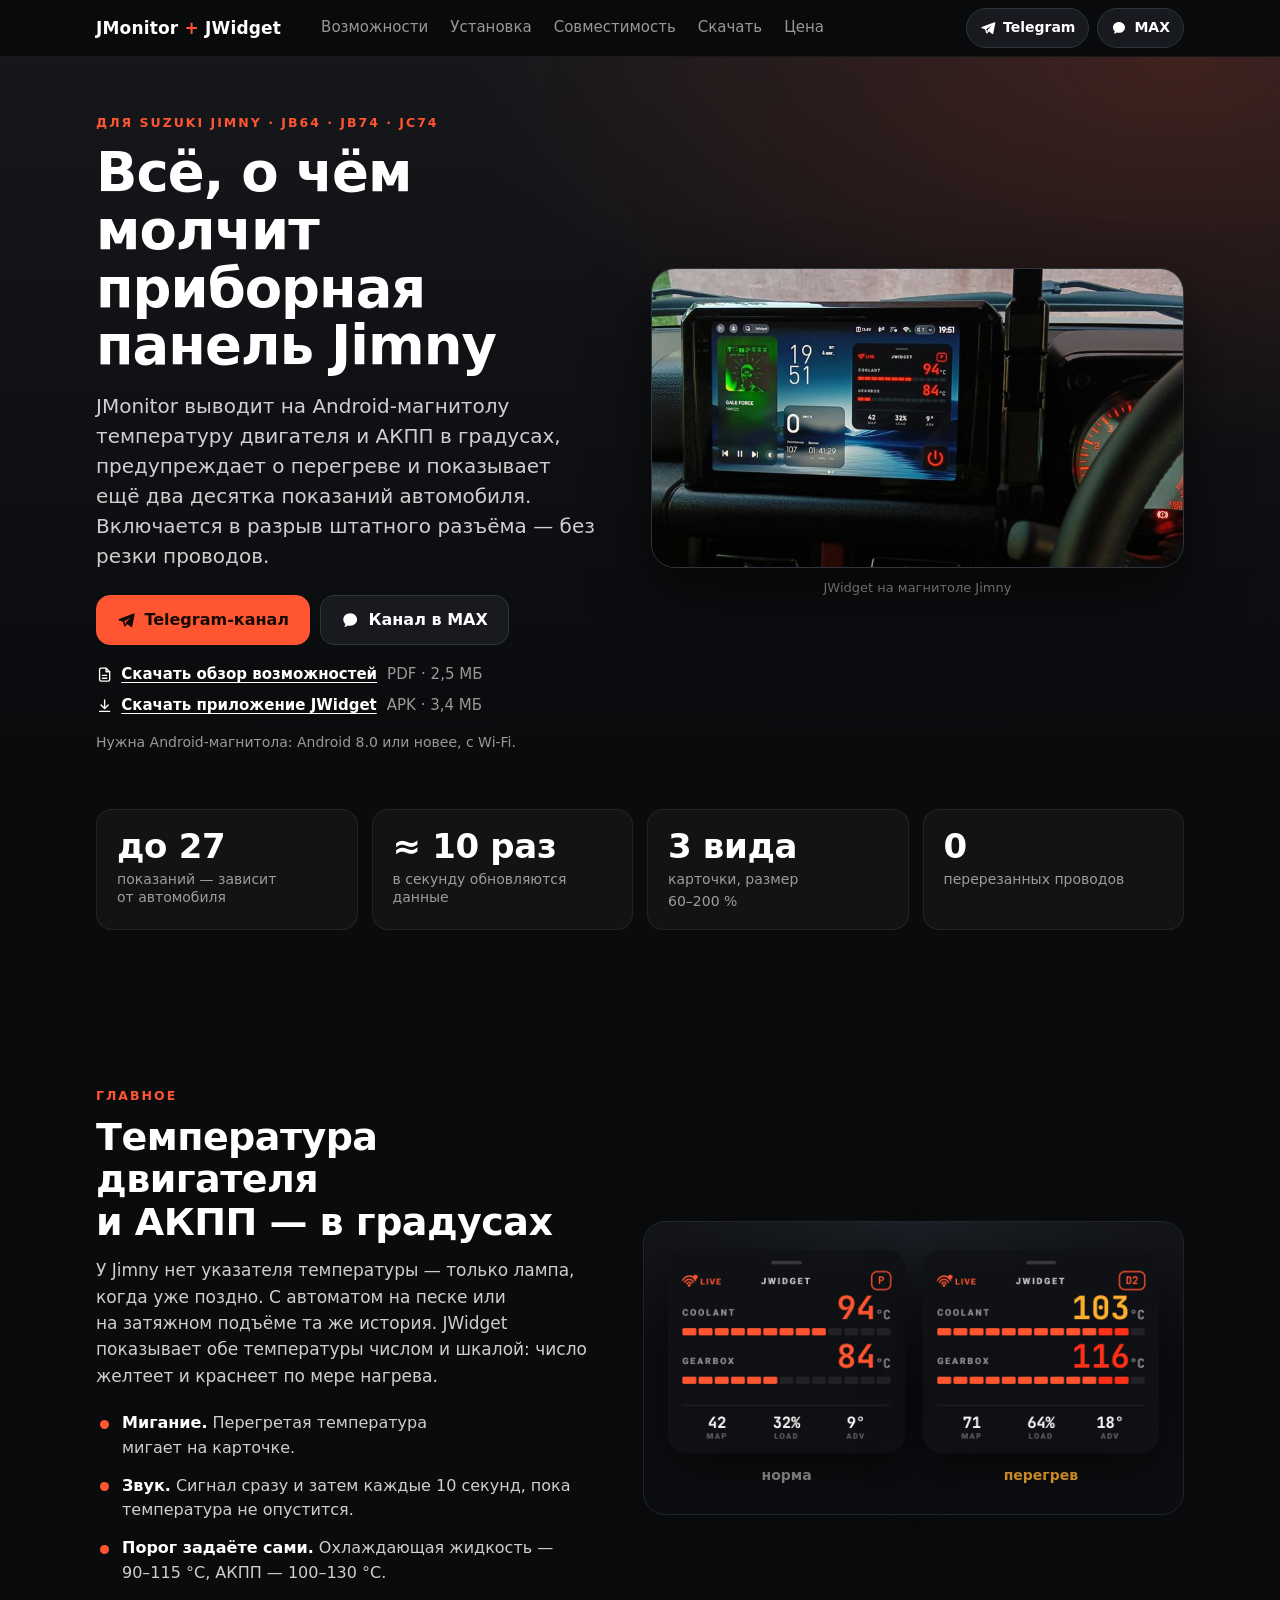
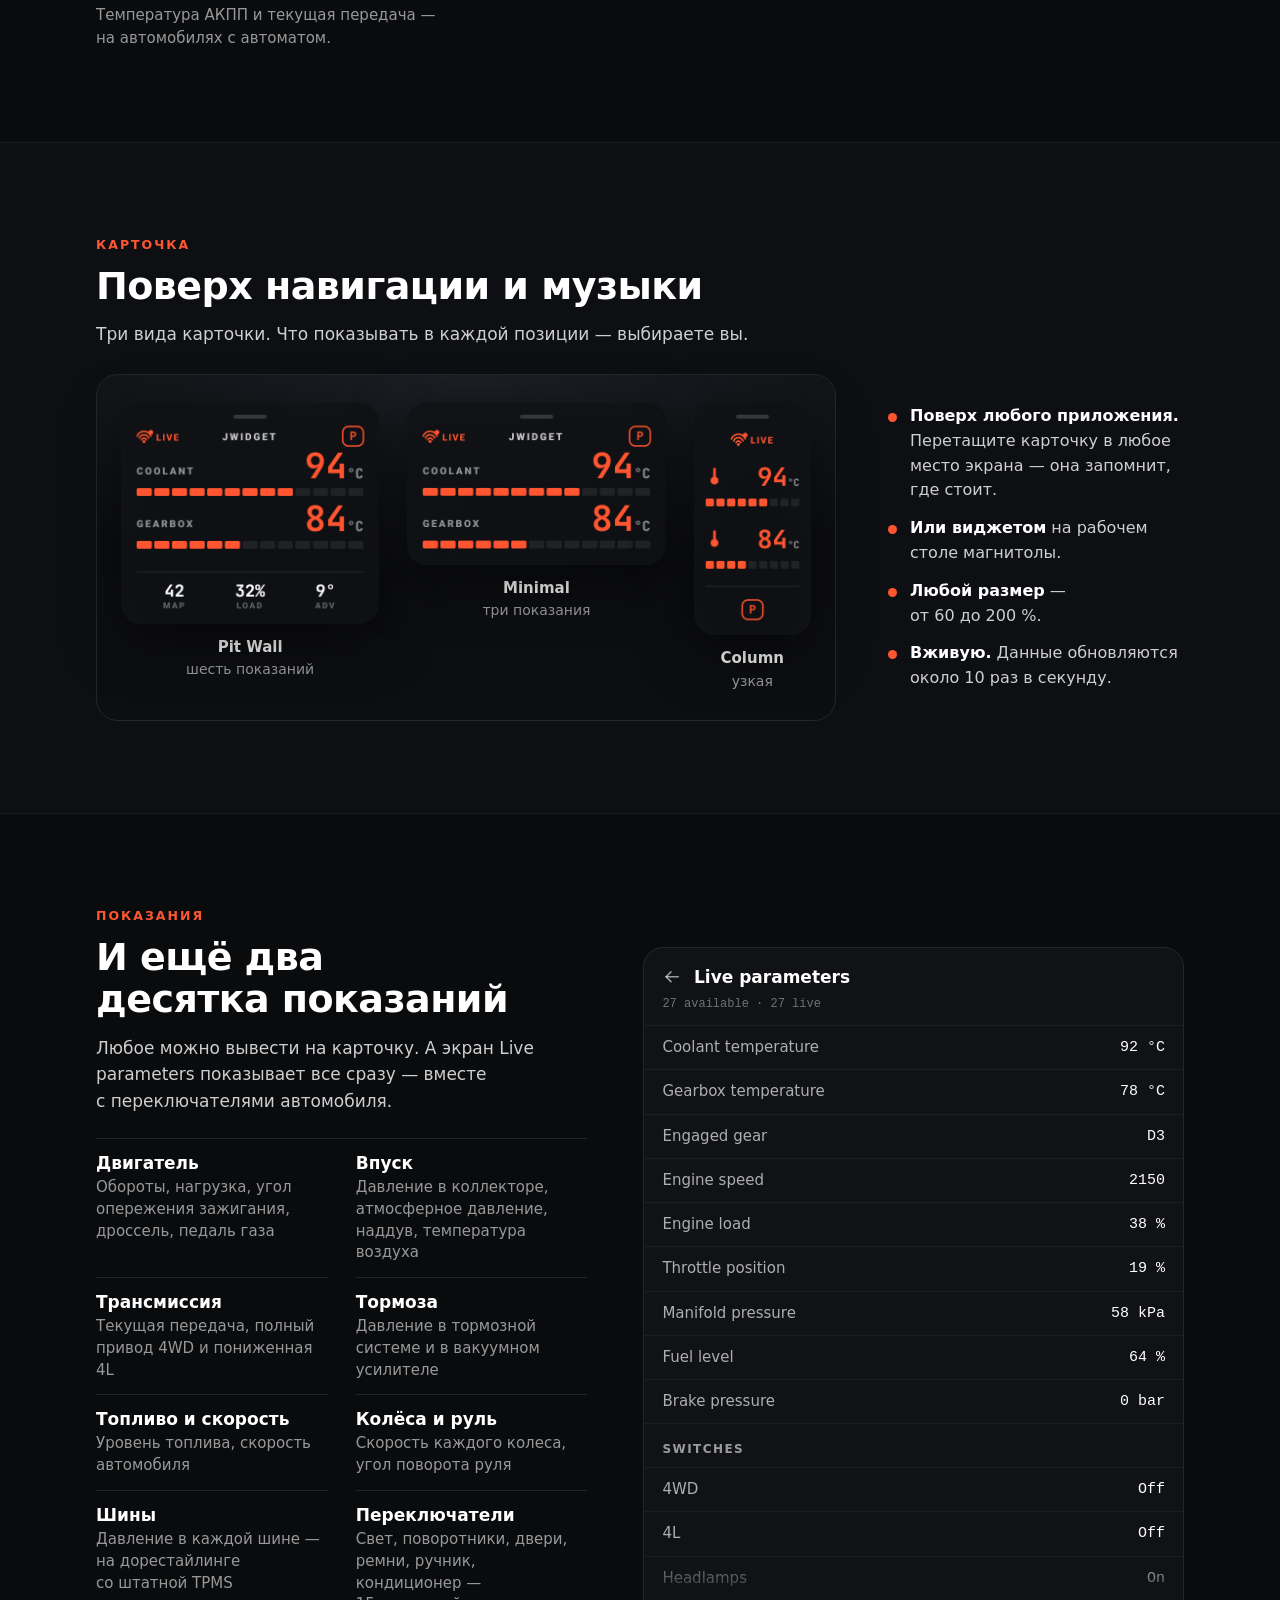
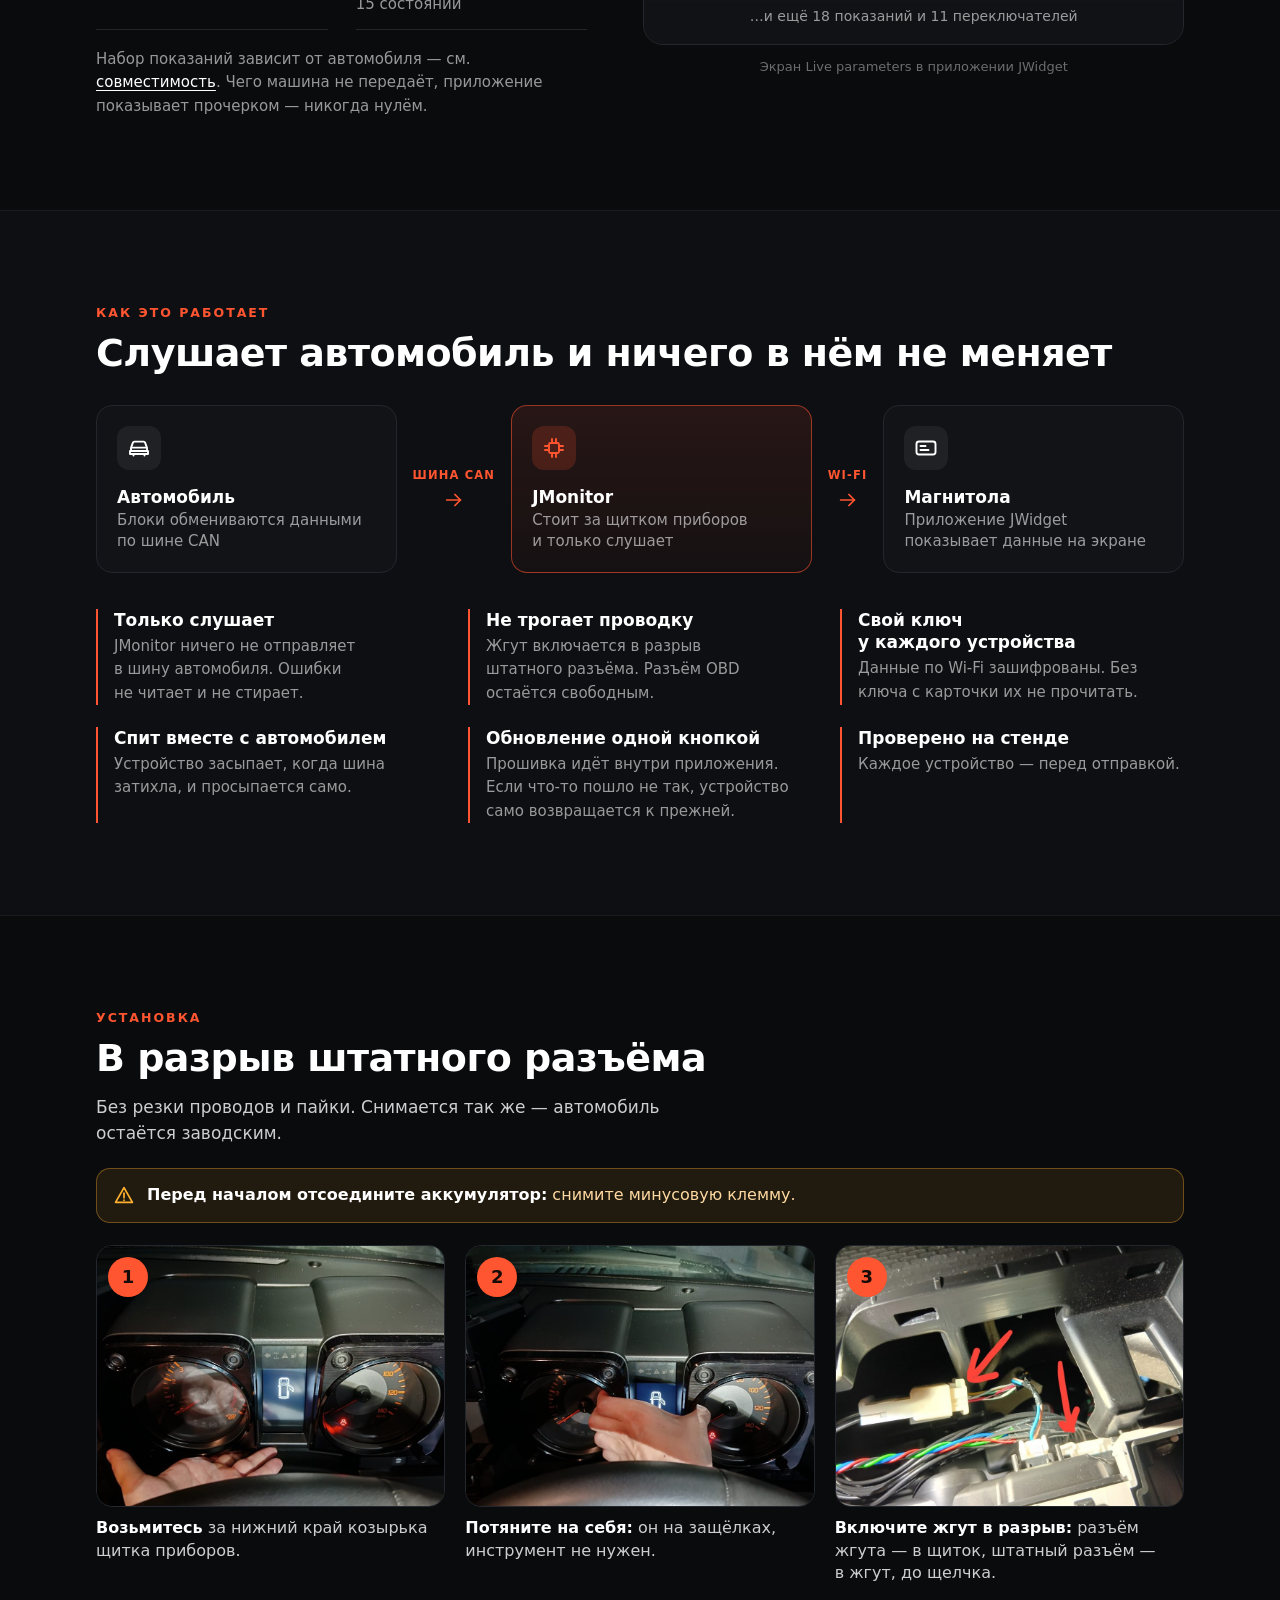
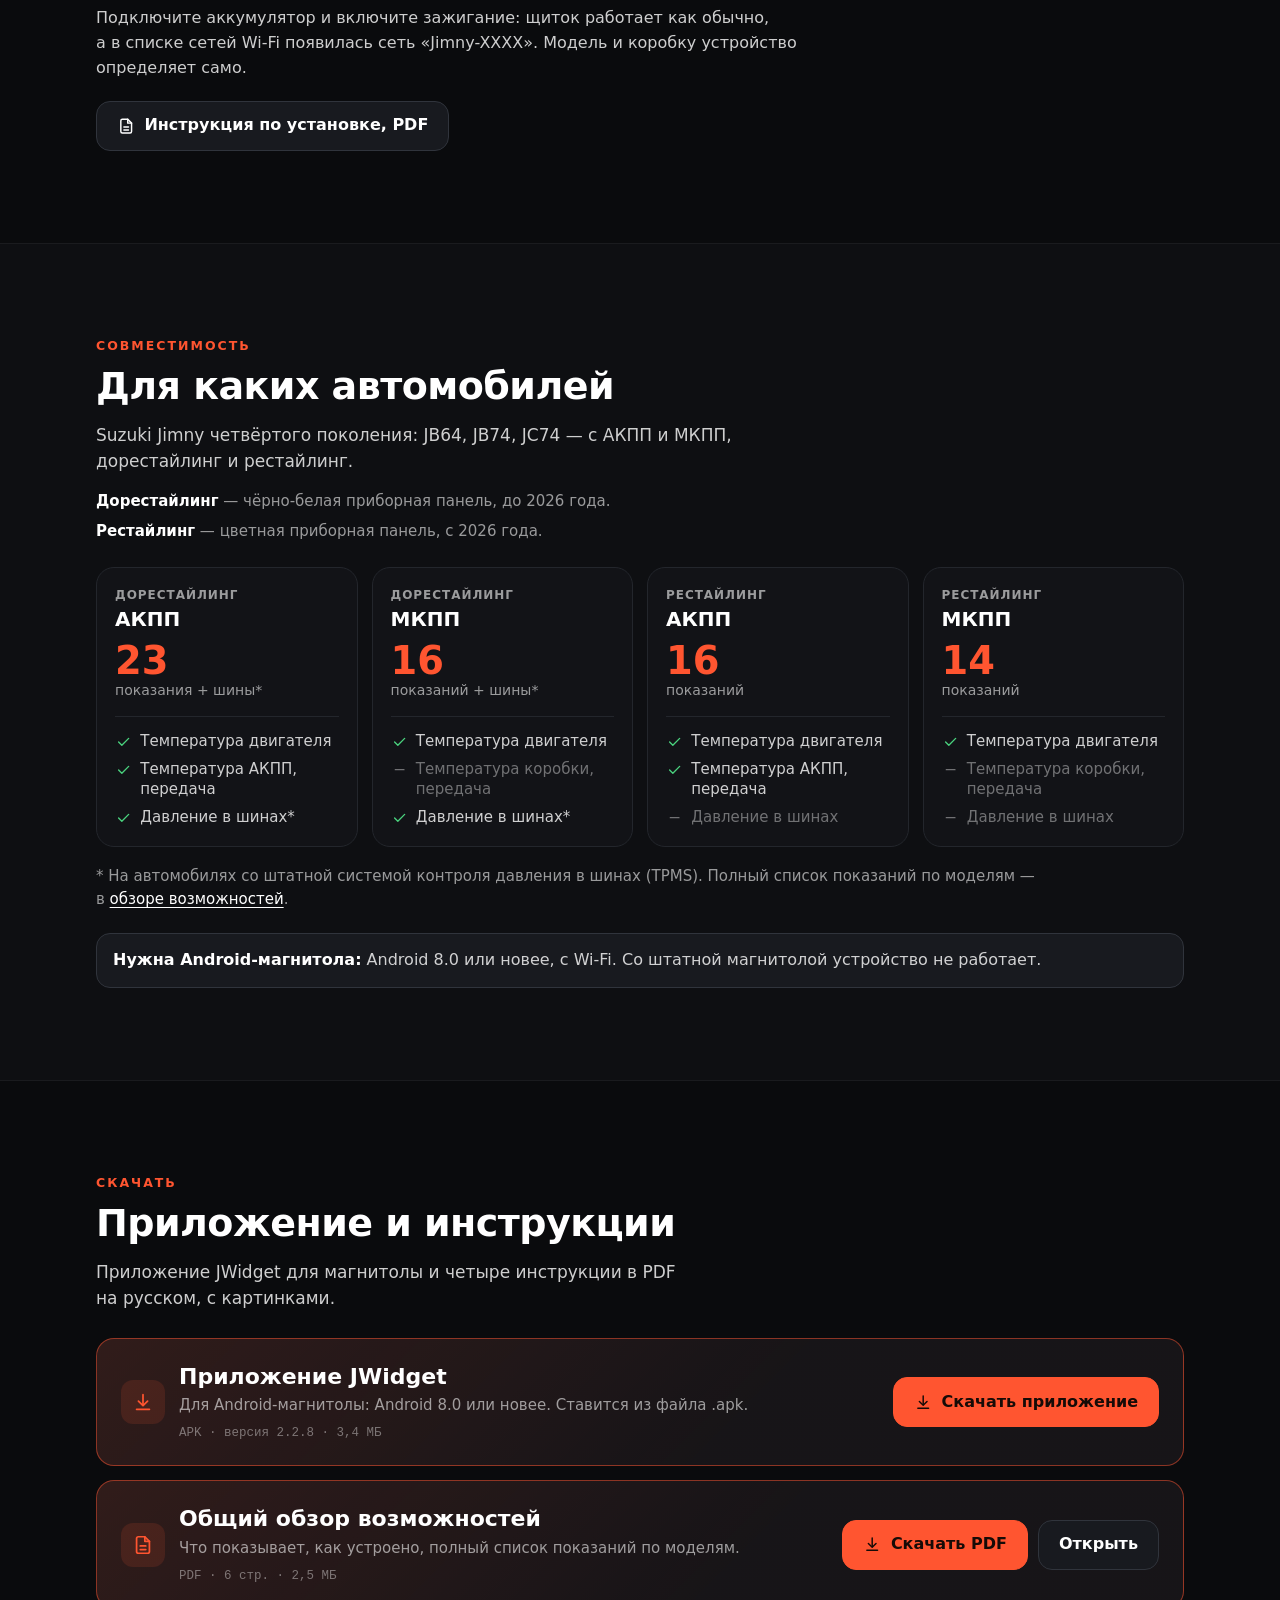
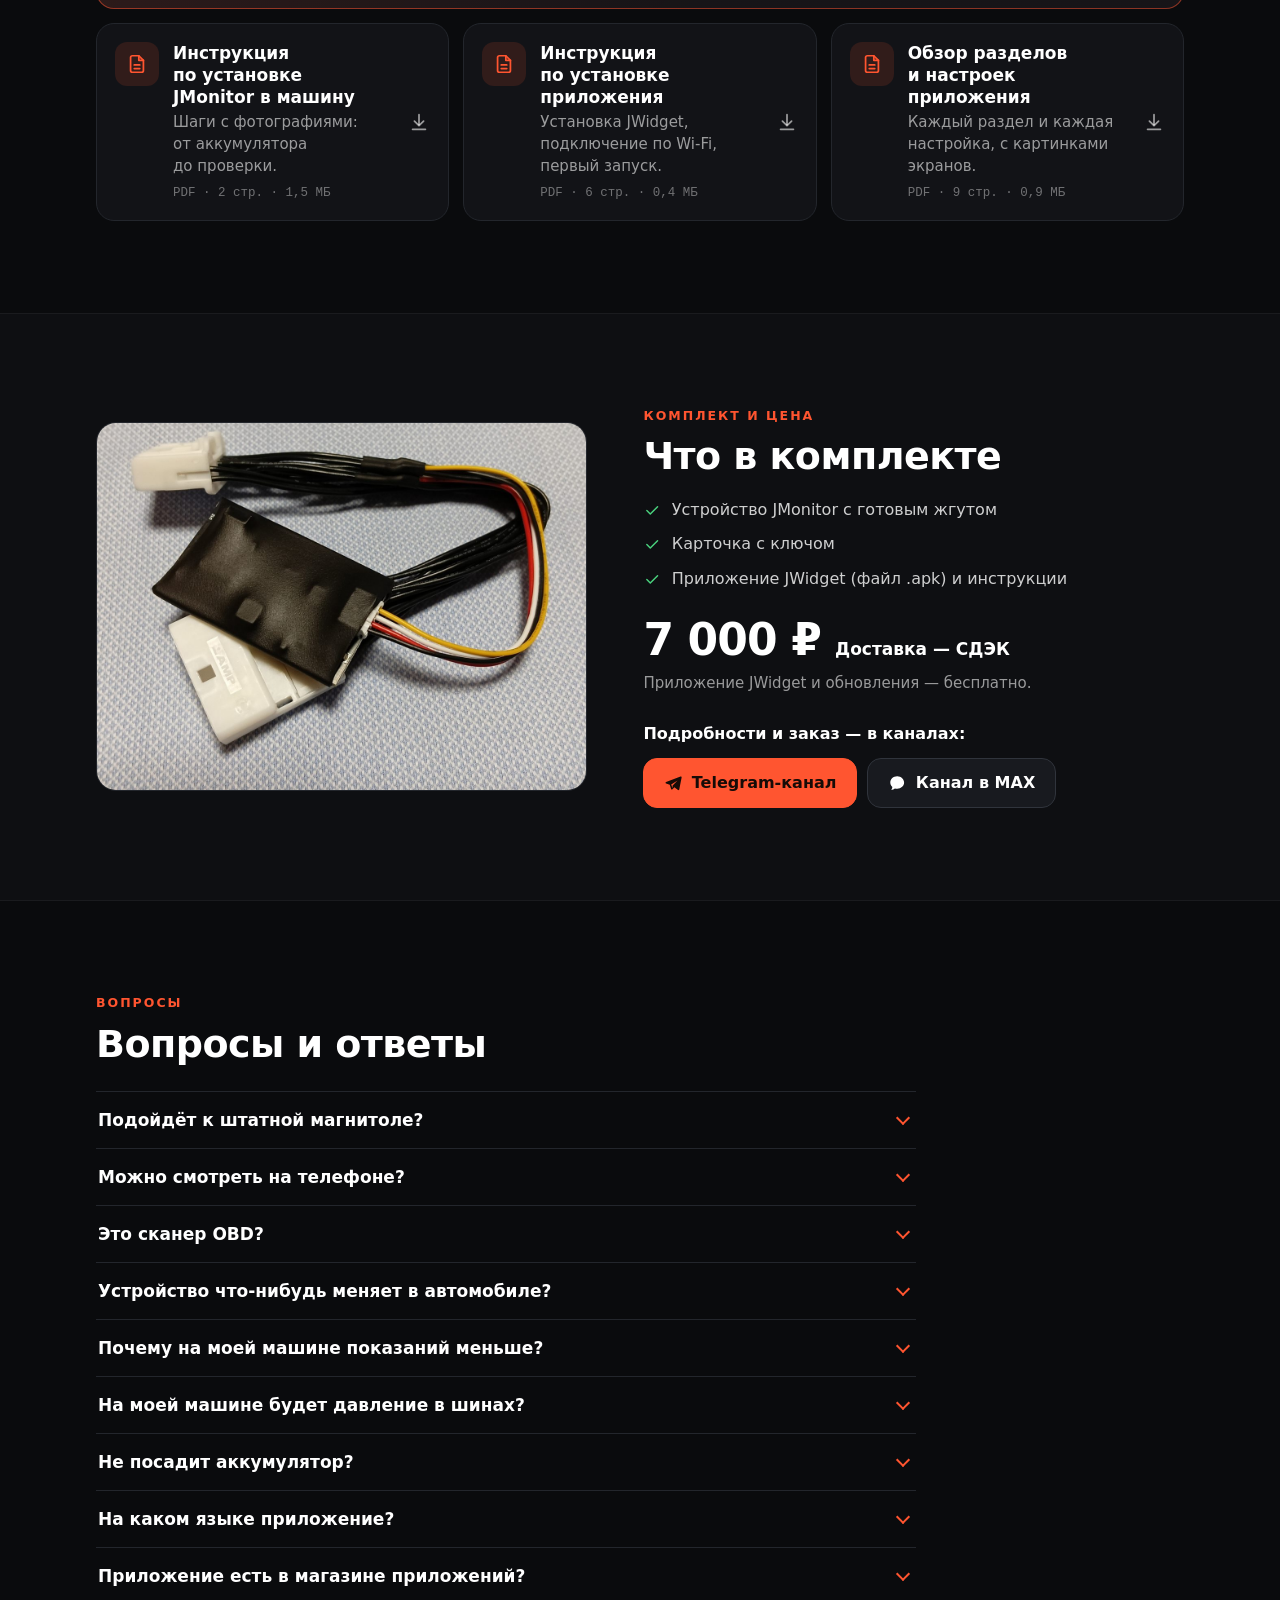
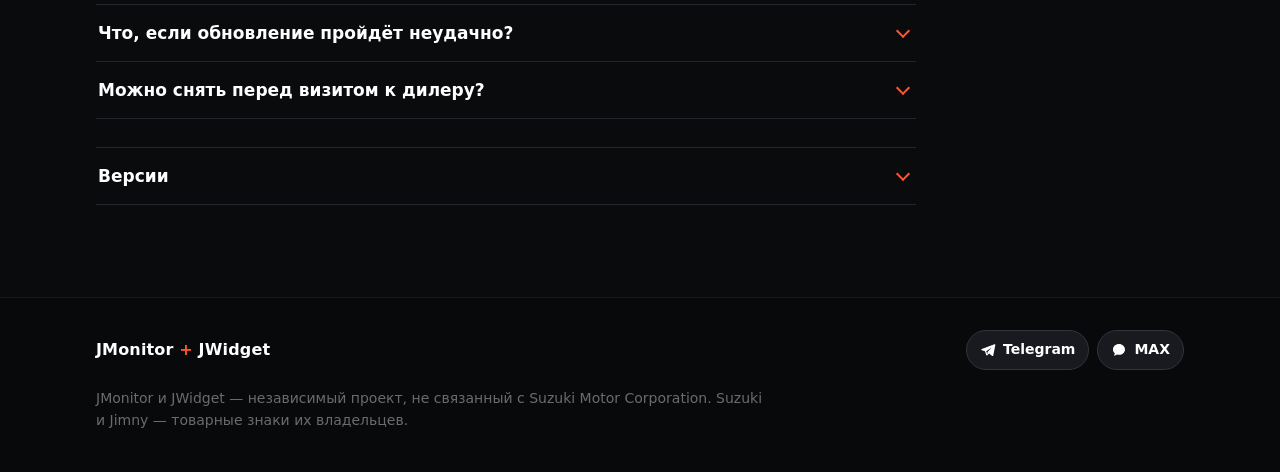
==== commit e42f229b: "App 2.2.8: download button, versions, guides - "Скачать приложение" card and a hero link serve app/j" ====
--- a/index.html
+++ b/index.html
@@ -209,6 +209,11 @@
 .qa summary::after{content:"";flex:none;width:10px;height:10px;margin:0 6px 4px 0;border-right:2px solid var(--accent);border-bottom:2px solid var(--accent);transform:rotate(45deg);transition:transform .2s}
 .qa[open] summary::after{transform:rotate(-135deg);margin-bottom:-4px}
 .qa p{padding:0 2px 18px;max-width:46em;text-wrap:pretty}
+.qa p b{color:#fff}
+.qa ul{margin:-8px 0 0;padding:0 2px 18px 22px;max-width:46em;list-style:disc}
+.qa li{margin-top:6px}
+.hero-doc + .hero-doc{margin-top:8px}
+#versions{margin-top:28px}
 
 /* footer */
 footer{padding:32px 0 40px;border-top:1px solid rgba(255,255,255,.06);background:#08090A;color:var(--dim);font-size:.875rem}
@@ -309,7 +314,7 @@
       <a href="#temps">Возможности</a>
       <a href="#install">Установка</a>
       <a href="#models">Совместимость</a>
-      <a href="#docs">Инструкции</a>
+      <a href="#docs">Скачать</a>
       <a href="#order">Цена</a>
     </nav>
     <div class="top-links">
@@ -333,6 +338,7 @@
           <a class="btn" href="https://max.ru/channel_justlad" target="_blank" rel="noopener"><svg class="ico solid"><use href="#i-chat"/></svg>Канал в&nbsp;MAX</a>
         </div>
         <p class="hero-doc"><a href="pdf/jmonitor-obzor-vozmozhnostey.pdf" download="Общий обзор возможностей.pdf"><svg class="ico"><use href="#i-file"/></svg>Скачать обзор возможностей</a><span>PDF · 2,5&nbsp;МБ</span></p>
+        <p class="hero-doc"><a href="app/jwidget-2.2.8.apk" download="jwidget-2.2.8.apk"><svg class="ico"><use href="#i-down"/></svg>Скачать приложение JWidget</a><span>APK · 3,4&nbsp;МБ</span></p>
         <p class="need">Нужна Android-магнитола: Android&nbsp;8.0 или новее, с&nbsp;<span class="nb">Wi-Fi</span>.</p>
       </div>
       <figure class="hero-photo">
@@ -584,10 +590,21 @@
 
 <section class="sec" id="docs">
   <div class="wrap">
-    <p class="kicker">Инструкции</p>
-    <h2>Всё подробно&nbsp;— в&nbsp;четырёх файлах</h2>
-    <p class="sub">PDF на&nbsp;русском, с&nbsp;картинками. Начните с&nbsp;общего обзора.</p>
+    <p class="kicker">Скачать</p>
+    <h2>Приложение и&nbsp;инструкции</h2>
+    <p class="sub">Приложение JWidget для магнитолы и&nbsp;четыре инструкции в&nbsp;PDF на&nbsp;русском, с&nbsp;картинками.</p>
     <div class="docs">
+      <div class="doc main" id="app">
+        <div class="fi"><svg class="ico"><use href="#i-down"/></svg></div>
+        <div class="tx">
+          <h3>Приложение JWidget</h3>
+          <p>Для Android-магнитолы: Android&nbsp;8.0 или новее. Ставится из&nbsp;файла .apk.</p>
+          <p class="meta">APK · версия 2.2.8 · 3,4 МБ</p>
+        </div>
+        <div class="acts">
+          <a class="btn primary" href="app/jwidget-2.2.8.apk" download="jwidget-2.2.8.apk"><svg class="ico"><use href="#i-down"/></svg>Скачать приложение</a>
+        </div>
+      </div>
       <div class="doc main">
         <div class="fi"><svg class="ico"><use href="#i-file"/></svg></div>
         <div class="tx">
@@ -623,7 +640,7 @@
         <div class="tx">
           <h3>Обзор разделов и&nbsp;настроек приложения</h3>
           <p>Каждый раздел и&nbsp;каждая настройка, с&nbsp;картинками экранов.</p>
-          <p class="meta">PDF · 10 стр. · 1,0 МБ</p>
+          <p class="meta">PDF · 9 стр. · 0,9 МБ</p>
         </div>
         <svg class="ico dl" aria-hidden="true"><use href="#i-down"/></svg>
       </a>
@@ -668,9 +685,29 @@
       <details class="qa"><summary>На&nbsp;моей машине будет давление в&nbsp;шинах?</summary><p>Если на&nbsp;ней есть штатная система контроля давления (TPMS) и&nbsp;это дорестайлинг&nbsp;— да.</p></details>
       <details class="qa"><summary>Не&nbsp;посадит аккумулятор?</summary><p>Устройство засыпает вместе с&nbsp;автомобилем, когда шина затихла.</p></details>
       <details class="qa"><summary>На&nbsp;каком языке приложение?</summary><p>Интерфейс приложения&nbsp;— на&nbsp;английском. Инструкции&nbsp;— на&nbsp;русском, с&nbsp;картинками экранов.</p></details>
-      <details class="qa"><summary>Приложение есть в&nbsp;магазине приложений?</summary><p>Нет, оно ставится из&nbsp;файла .apk. Файл и&nbsp;обновления вы&nbsp;получаете от&nbsp;автора проекта.</p></details>
+      <details class="qa"><summary>Приложение есть в&nbsp;магазине приложений?</summary><p>Нет, оно ставится из&nbsp;файла .apk. Файл&nbsp;— на&nbsp;этой странице, в&nbsp;разделе <a href="#app">«Приложение и&nbsp;инструкции»</a>. Новые версии появляются там&nbsp;же.</p></details>
       <details class="qa"><summary>Что, если обновление пройдёт неудачно?</summary><p>Устройство само вернётся к&nbsp;прежней прошивке и&nbsp;будет работать как раньше.</p></details>
       <details class="qa"><summary>Можно снять перед визитом к&nbsp;дилеру?</summary><p>Да: отсоединить аккумулятор, снять козырёк, вынуть жгут, вставить штатный разъём обратно.</p></details>
+    </div>
+    <div class="faq" id="versions">
+      <details class="qa">
+        <summary>Версии</summary>
+        <p><b>Приложение JWidget&nbsp;— 2.2.8</b> от&nbsp;16&nbsp;ноября 2026&nbsp;г.<br><b>Прошивка JMonitor&nbsp;— 2.2.2</b>, идёт внутри приложения.</p>
+        <p>Что нового в&nbsp;2.2.8:</p>
+        <ul>
+          <li>Приложение находит устройство само&nbsp;— и&nbsp;сразу после установки, и&nbsp;когда устройство подключено к&nbsp;вашей точке доступа. Настраивать связь не&nbsp;нужно.</li>
+          <li>Обновление устройства&nbsp;— одной кнопкой: подключитесь к&nbsp;его <span class="nb">Wi-Fi</span>, заведите двигатель и&nbsp;нажмите «Update the monitor».</li>
+        </ul>
+        <p>Что появилось в&nbsp;2.2.7, 13&nbsp;ноября 2026&nbsp;г.:</p>
+        <ul>
+          <li>Устройство само определяет автомобиль: дорестайлинг или рестайлинг, АКПП или МКПП.</li>
+          <li>Давление в&nbsp;шинах&nbsp;— на&nbsp;автомобилях со&nbsp;штатной TPMS.</li>
+          <li>Экран Live parameters показывает переключатели автомобиля.</li>
+          <li>Температуру, при которой срабатывает сигнал перегрева, задаёте сами.</li>
+          <li>МКПП: давление во&nbsp;впускном коллекторе, атмосферное давление и&nbsp;наддув.</li>
+          <li>Рестайлинг: давление в&nbsp;тормозной системе.</li>
+        </ul>
+      </details>
     </div>
   </div>
 </section>
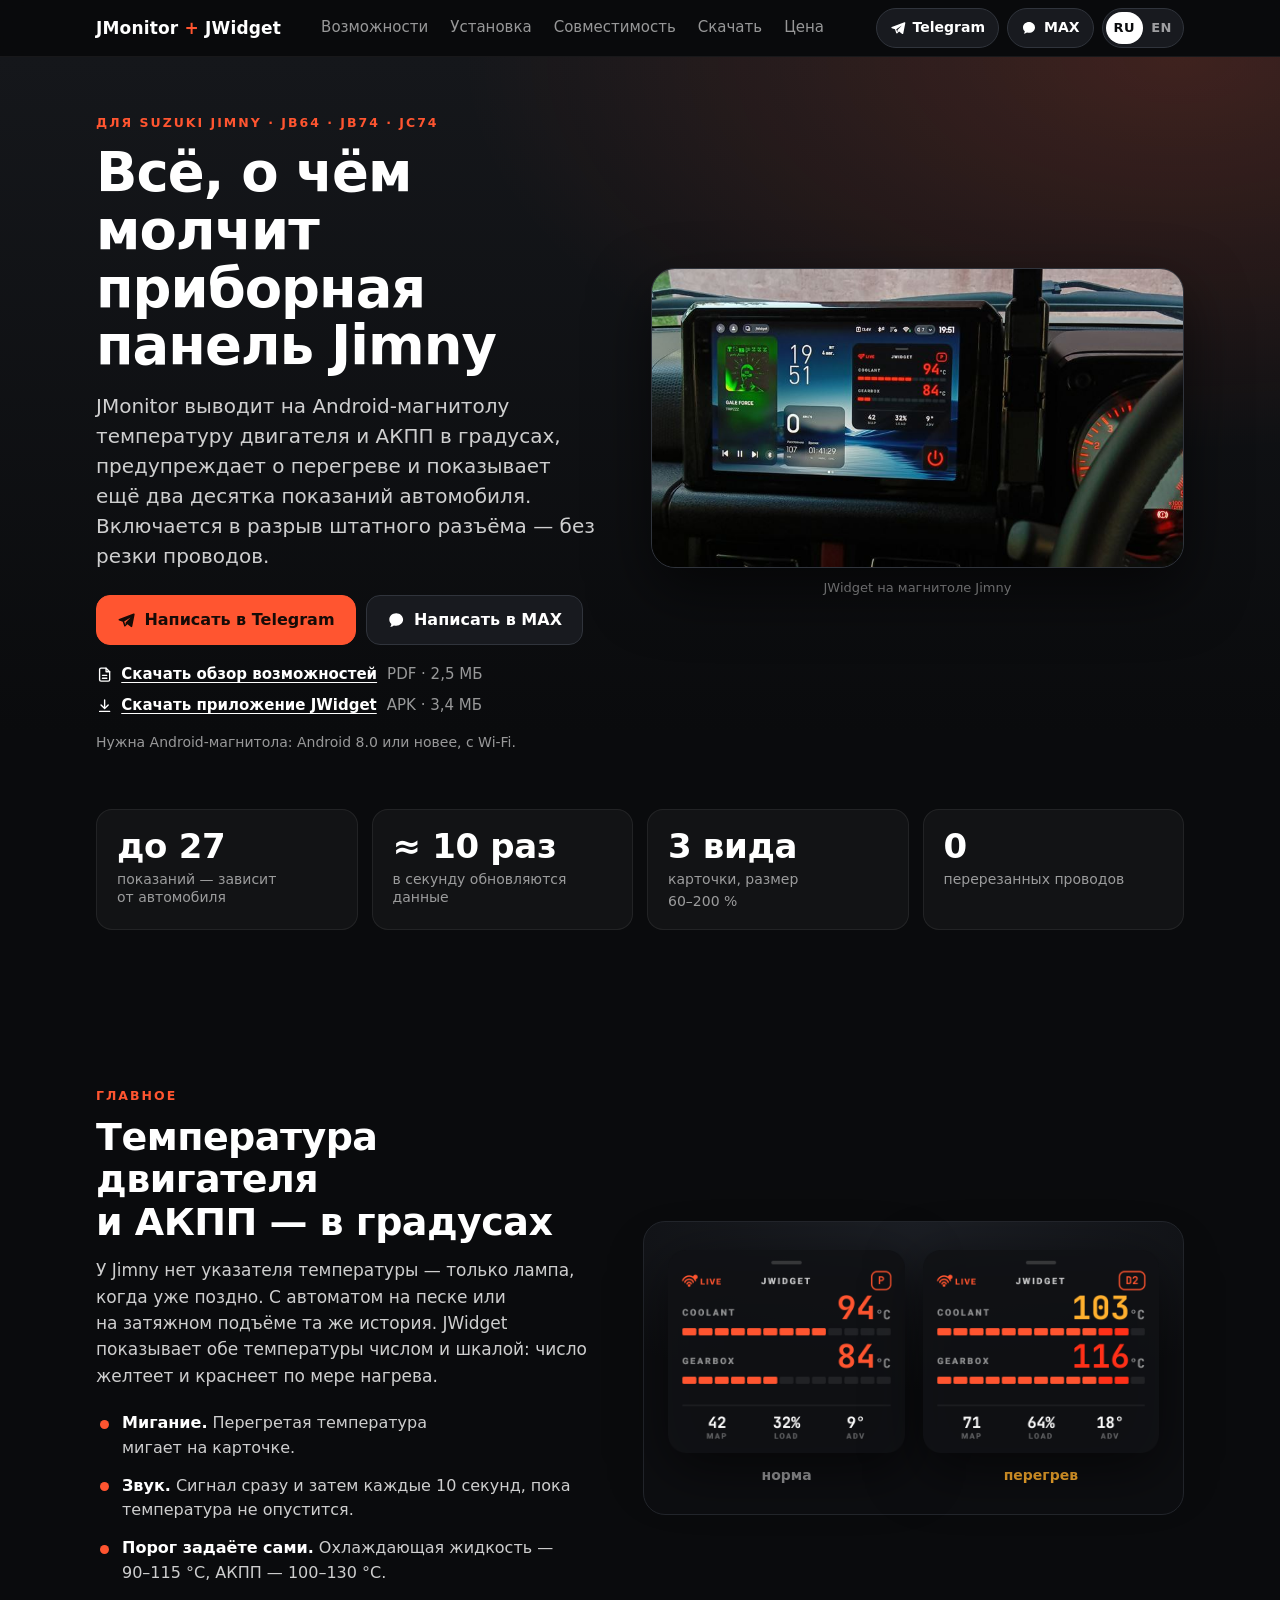
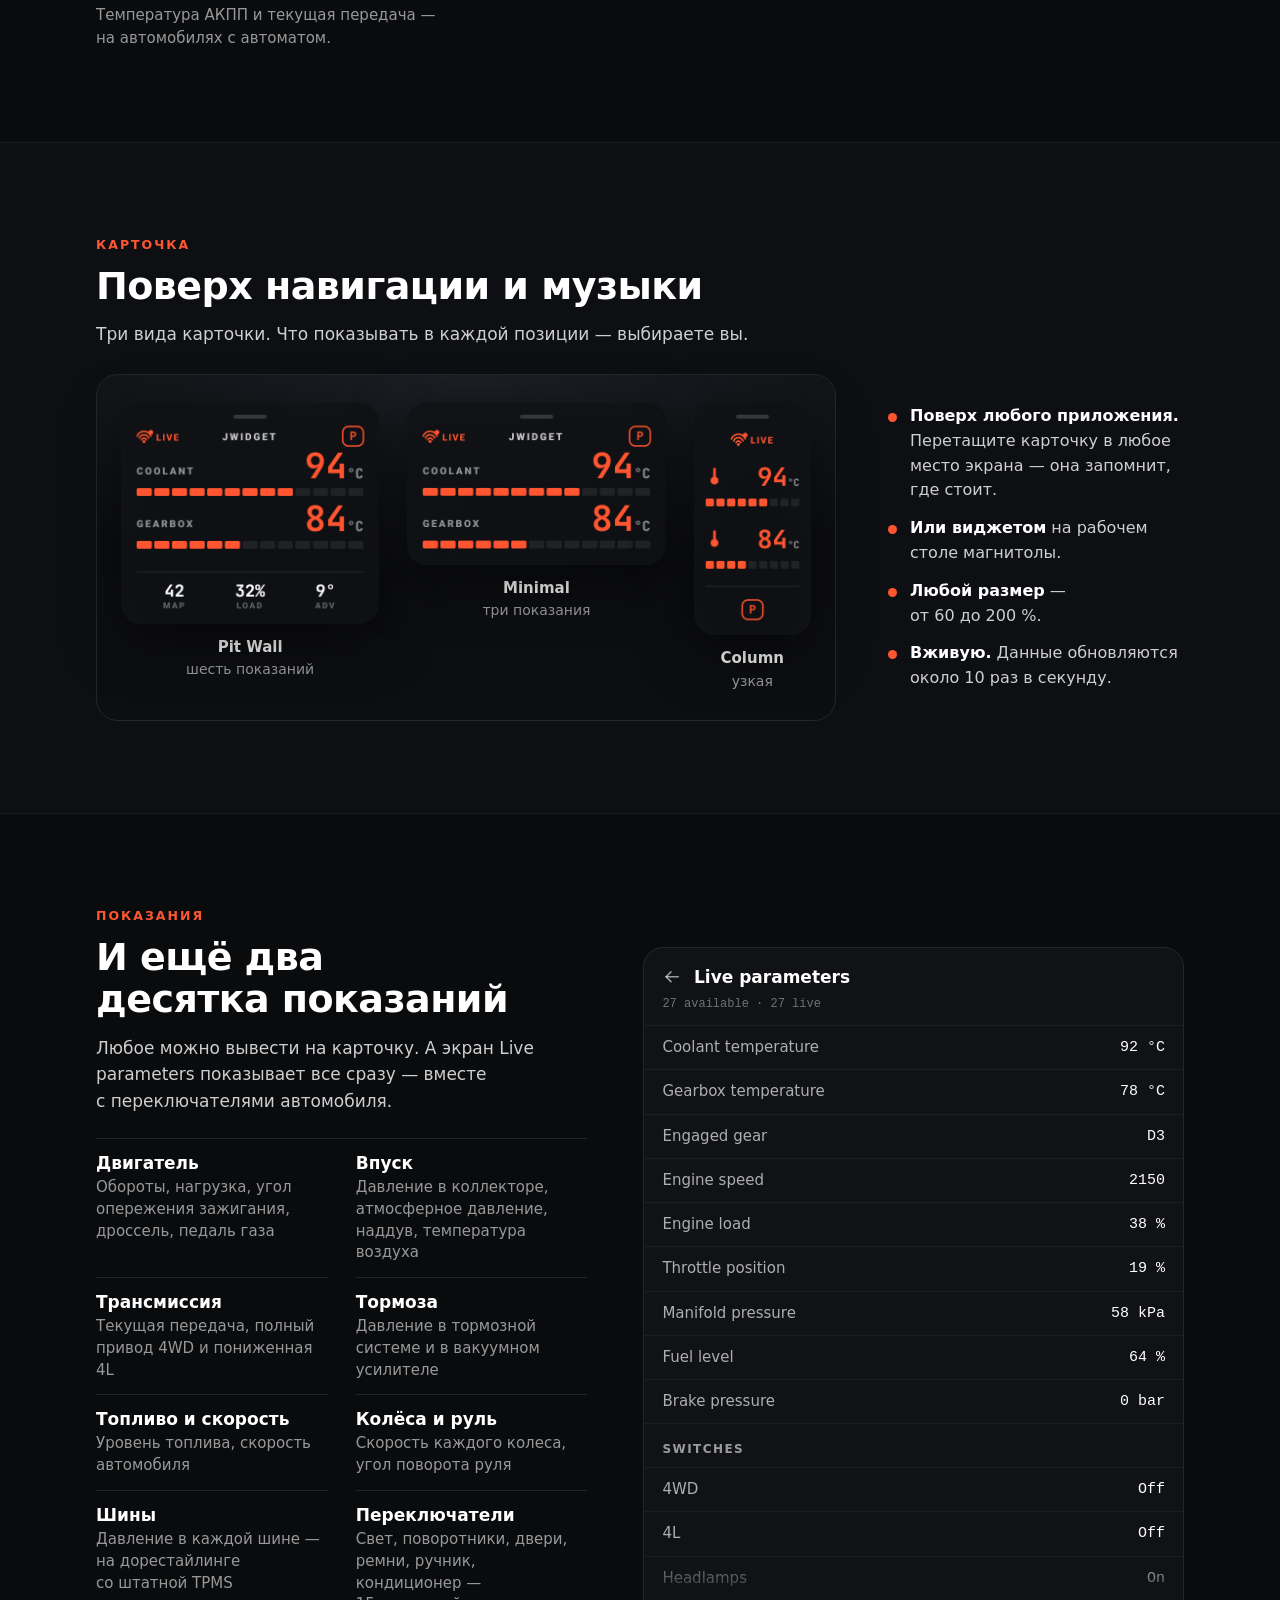
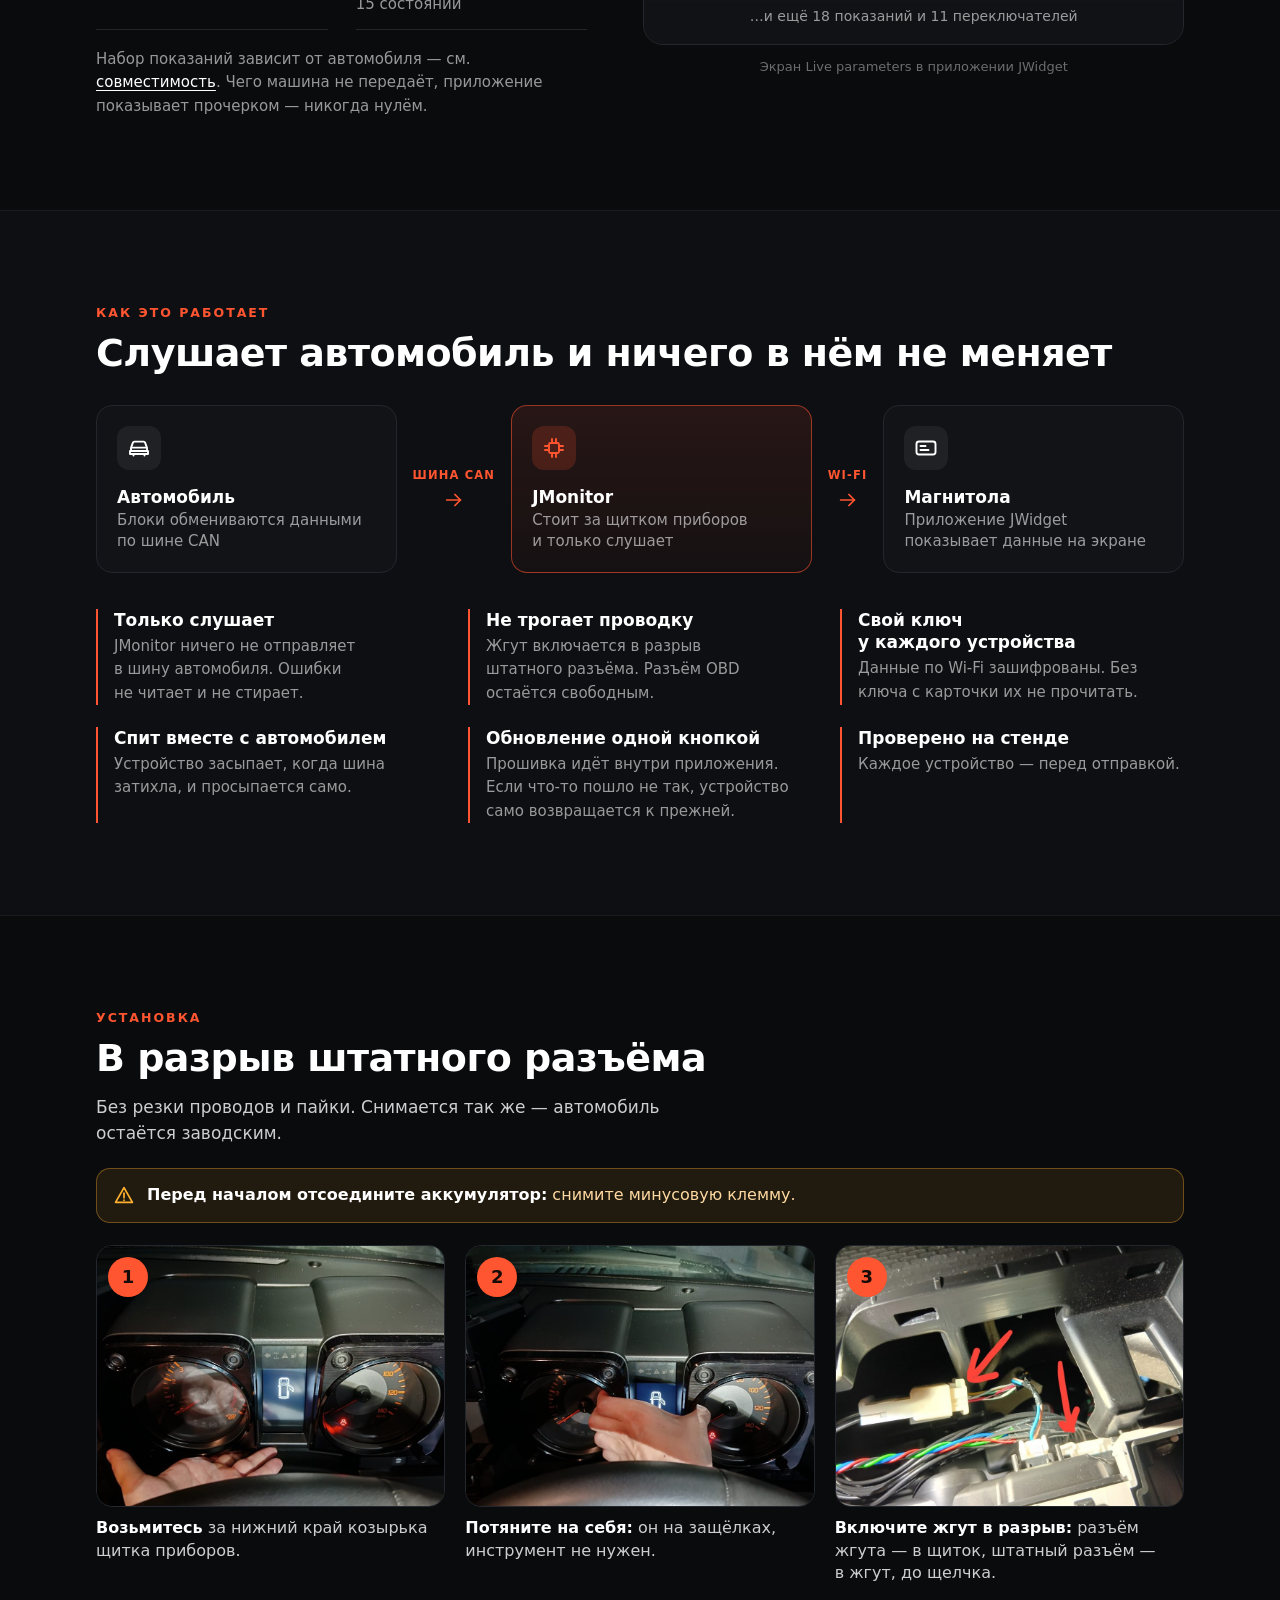
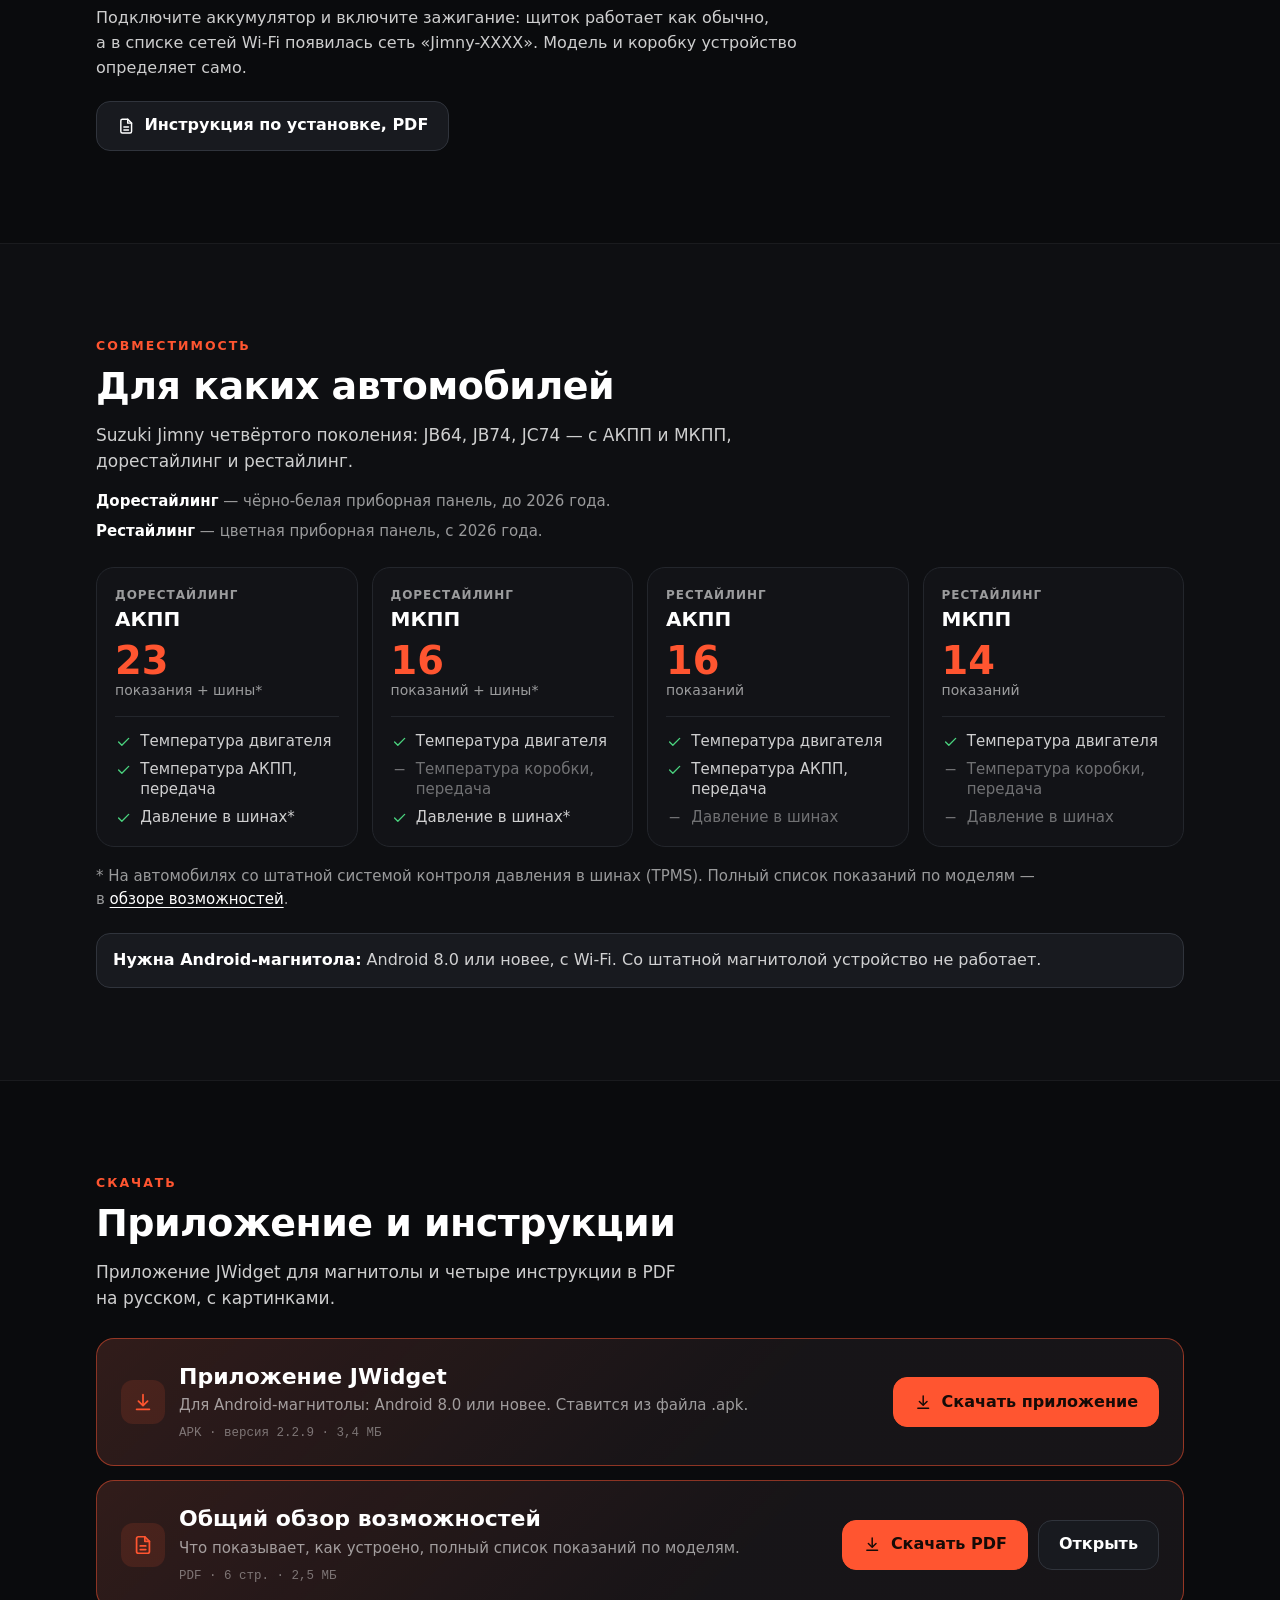
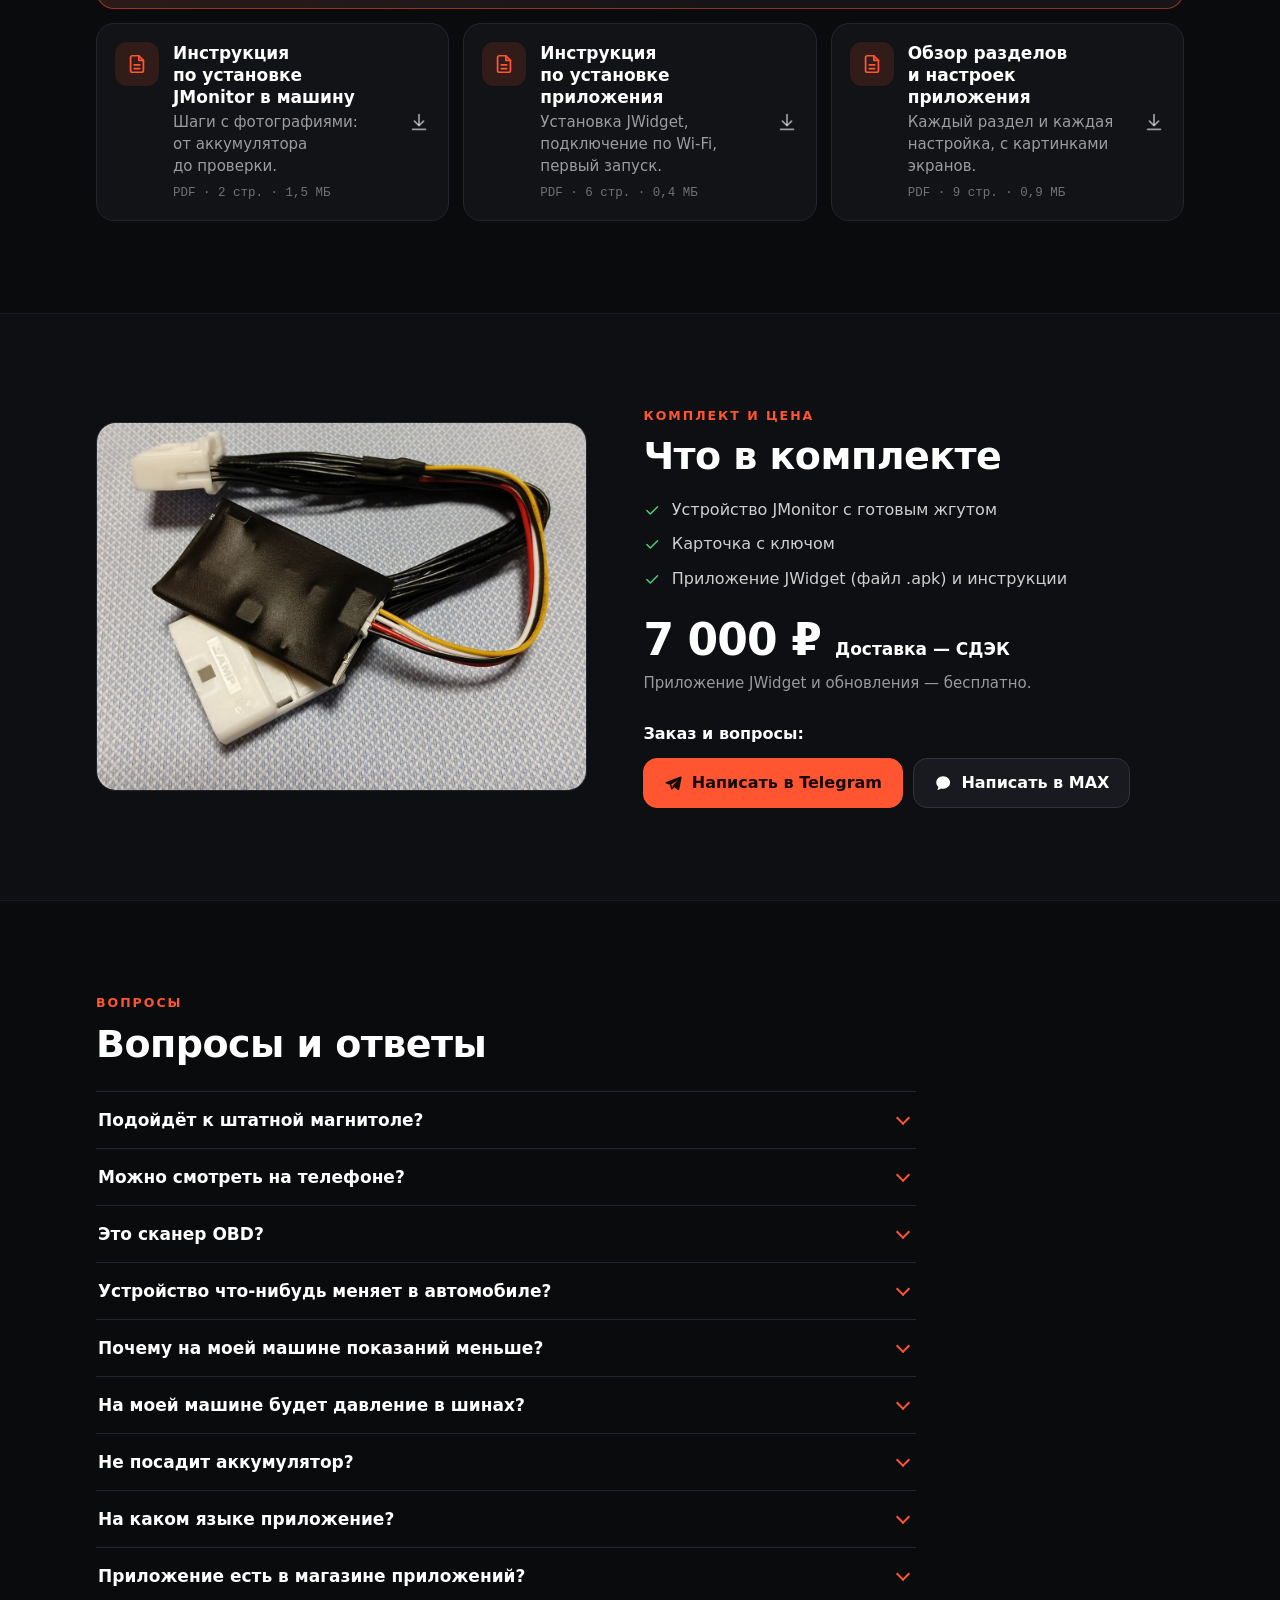
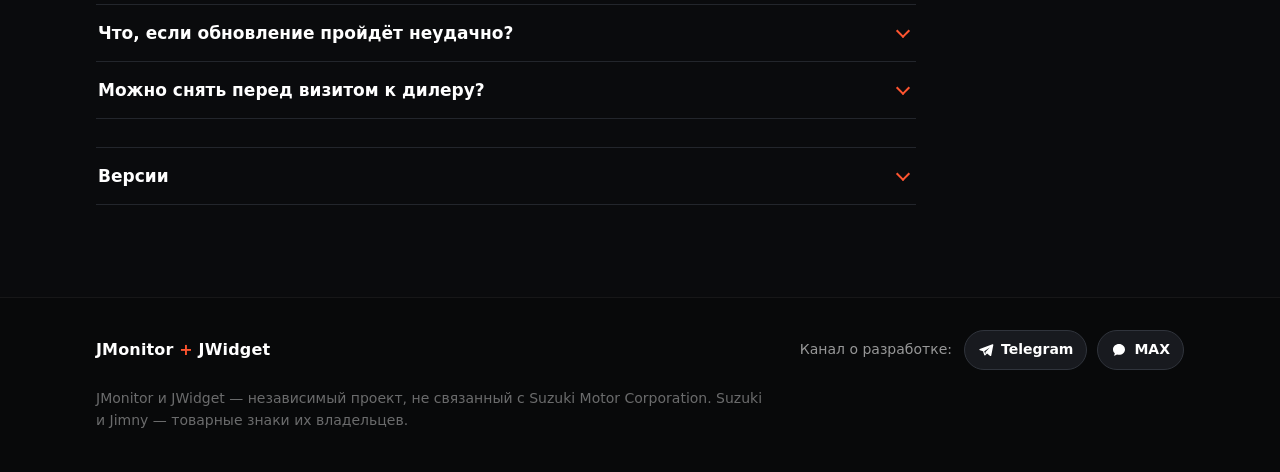
==== commit 1e95e5d3: "App 2.2.9, English page, order links - Download button and hero link serve app/jwidget-2.2.9.apk (fr" ====
--- a/index.html
+++ b/index.html
@@ -11,280 +11,20 @@
 <link rel="icon" href="favicon.svg" type="image/svg+xml">
 <meta property="og:type" content="website">
 <meta property="og:locale" content="ru_RU">
+<meta property="og:locale:alternate" content="en_US">
 <meta property="og:site_name" content="JMonitor + JWidget">
 <meta property="og:title" content="JMonitor + JWidget — всё, о чём молчит приборная панель Jimny">
 <meta property="og:description" content="Температура двигателя и АКПП, сигнал перегрева и до 27 показаний на экране Android-магнитолы. Для Suzuki Jimny JB64 / JB74 / JC74.">
 <link rel="canonical" href="https://jmonitor.ru/">
+<link rel="alternate" hreflang="ru" href="https://jmonitor.ru/">
+<link rel="alternate" hreflang="en" href="https://jmonitor.ru/en/">
+<link rel="alternate" hreflang="x-default" href="https://jmonitor.ru/">
 <meta property="og:url" content="https://jmonitor.ru/">
 <meta property="og:image" content="https://jmonitor.ru/img/og.jpg">
 <meta property="og:image:width" content="1200">
 <meta property="og:image:height" content="630">
 <meta name="twitter:card" content="summary_large_image">
-<style>
-:root{
-  --bg:#0A0B0D; --band:#0E0F12; --panel:#121317; --panel-2:#181A1F; --line:#23262C; --line-2:#30343C;
-  --ink:#fff; --text:rgba(255,255,255,.80); --dim:rgba(255,255,255,.58); --faint:rgba(255,255,255,.40);
-  --accent:#FF5530; --on-accent:#160B07; --amber:#FFB02E; --ok:#49D17D;
-  --sans:system-ui,-apple-system,"Segoe UI",Roboto,"Helvetica Neue","Noto Sans",Arial,sans-serif;
-  --mono:ui-monospace,"JetBrains Mono","Cascadia Mono","Roboto Mono","SF Mono",Menlo,Consolas,monospace;
-}
-*,*::before,*::after{box-sizing:border-box}
-html{scroll-behavior:smooth;scroll-padding-top:68px;-webkit-text-size-adjust:100%;text-size-adjust:100%}
-body{margin:0;background:var(--bg);color:var(--text);font:16px/1.55 var(--sans);-webkit-font-smoothing:antialiased}
-img,svg{display:block}
-img{max-width:100%;height:auto}
-h1,h2,h3,p,ul,ol,dl,dd,figure{margin:0}
-ul,ol{padding:0;list-style:none}
-a{color:inherit;text-decoration-thickness:1px;text-underline-offset:3px}
-:focus-visible{outline:2px solid var(--amber);outline-offset:3px;border-radius:6px}
-.ico{width:1.15em;height:1.15em;flex:none;fill:none;stroke:currentColor;stroke-width:1.9;stroke-linecap:round;stroke-linejoin:round}
-.ico.solid{fill:currentColor;stroke:none}
-.nb{white-space:nowrap}
-.skip{position:absolute;left:-999px;top:8px;z-index:50;padding:10px 14px;border-radius:10px;background:#fff;color:#000;font-weight:700}
-.skip:focus{left:8px}
-.wrap{max-width:1152px;margin-inline:auto;padding-inline:16px}
-
-/* type */
-.kicker{font-size:12.5px;font-weight:700;letter-spacing:.16em;text-transform:uppercase;color:var(--accent)}
-h1,h2,h3{color:var(--ink);text-wrap:balance;overflow-wrap:break-word}
-h1{margin-top:12px;font-size:clamp(2rem,6.6vw + .45rem,3.4rem);line-height:1.06;font-weight:800;letter-spacing:-.018em}
-h2{margin-top:10px;font-size:clamp(1.6rem,3.2vw + .8rem,2.375rem);line-height:1.12;font-weight:800;letter-spacing:-.014em}
-h3{font-size:1.0625rem;line-height:1.3;font-weight:700}
-.lead{margin-top:16px;font-size:clamp(1.0625rem,.6vw + .95rem,1.25rem);line-height:1.5;text-wrap:pretty}
-.sub{margin-top:14px;max-width:44em;font-size:1.0625rem;text-wrap:pretty}
-.note{margin-top:18px;font-size:.9375rem;color:var(--dim);text-wrap:pretty}
-.note a{color:#fff}
-
-/* buttons */
-.btn{display:inline-flex;align-items:center;justify-content:center;gap:9px;min-height:50px;padding:0 20px;border-radius:14px;border:1px solid var(--line-2);background:var(--panel-2);color:#fff;font-weight:700;font-size:1rem;text-decoration:none;transition:background .15s,border-color .15s,transform .15s}
-.btn:hover{border-color:#4A4F59;background:#1E2127}
-.btn:active{transform:translateY(1px)}
-.btn.primary{background:var(--accent);border-color:var(--accent);color:var(--on-accent)}
-.btn.primary:hover{background:#FF6A48;border-color:#FF6A48}
-.cta{display:grid;gap:10px;margin-top:24px}
-
-/* header */
-.top{position:sticky;top:0;z-index:20;background:rgba(10,11,13,.84);-webkit-backdrop-filter:saturate(140%) blur(14px);backdrop-filter:saturate(140%) blur(14px);border-bottom:1px solid rgba(255,255,255,.06)}
-.top-in{display:flex;align-items:center;gap:12px;min-height:56px}
-.brand{font-weight:800;font-size:17px;color:#fff;text-decoration:none;letter-spacing:.01em;white-space:nowrap}
-.brand i{font-style:normal;color:var(--accent)}
-.brand .b2{display:none}
-.nav{display:none}
-.nav a{color:var(--dim);text-decoration:none;font-size:15px;font-weight:500}
-.nav a:hover{color:#fff}
-.top-links{margin-left:auto;display:flex;gap:8px}
-.pill{display:inline-flex;align-items:center;gap:7px;min-height:40px;padding:0 13px;border-radius:999px;border:1px solid var(--line-2);background:var(--panel-2);color:#fff;font-size:14px;font-weight:600;text-decoration:none}
-.pill:hover{border-color:#4A4F59}
-.pill .ico{width:16px;height:16px}
-
-/* hero */
-.hero{padding:32px 0 40px;background:radial-gradient(80% 60% at 92% 0%,rgba(255,85,48,.18),rgba(255,85,48,0) 70%),linear-gradient(180deg,#15171B 0%,var(--bg) 72%)}
-.hero-in{display:grid;gap:28px}
-.hero-doc{margin-top:18px;display:flex;flex-wrap:wrap;align-items:center;gap:4px 10px;font-size:.9375rem;color:var(--dim)}
-.hero-doc a{display:inline-flex;align-items:center;gap:8px;color:#fff;font-weight:600}
-.need{margin-top:14px;font-size:.875rem;color:var(--dim)}
-.hero-photo img{width:100%;border-radius:18px;border:1px solid var(--line-2);box-shadow:0 24px 60px rgba(0,0,0,.55)}
-.hero-photo figcaption{margin-top:10px;font-size:.8125rem;color:var(--faint);text-align:center}
-.stats{display:grid;grid-template-columns:repeat(2,minmax(0,1fr));gap:10px;margin-top:36px}
-.stat{padding:14px 16px;border-radius:16px;background:rgba(255,255,255,.035);border:1px solid rgba(255,255,255,.07)}
-.stat b{display:block;font-size:1.75rem;line-height:1.1;font-weight:800;color:#fff;font-variant-numeric:tabular-nums;letter-spacing:-.01em;white-space:nowrap}
-.stat span{display:block;margin-top:4px;font-size:.875rem;line-height:1.35;color:var(--dim)}
-
-/* sections */
-.sec{padding:56px 0}
-.sec.alt{background:var(--band);border-block:1px solid rgba(255,255,255,.05)}
-.split{display:grid;gap:32px}
-.points{margin-top:22px;display:grid;gap:13px}
-.points li{position:relative;padding-left:26px;text-wrap:pretty}
-.points li::before{content:"";position:absolute;left:4px;top:.55em;width:9px;height:9px;border-radius:50%;background:var(--accent)}
-.points b{color:#fff}
-
-/* card pictures */
-.stage{border-radius:22px;border:1px solid var(--line);background:radial-gradient(110% 80% at 50% 0%,#1C1F25 0%,#0D0E11 72%);padding:24px 16px}
-.jw{text-align:center;min-width:0}
-.jw img{width:264px;margin-inline:auto;filter:drop-shadow(0 16px 28px rgba(0,0,0,.6))}
-.jw figcaption{margin-top:12px;font-size:.875rem;font-weight:600;color:var(--dim)}
-.jw figcaption.hot{color:var(--amber)}
-.jw figcaption b{display:block;color:#fff;font-size:.9375rem}
-.jw figcaption span{font-weight:400}
-.pair{display:grid;gap:24px;justify-items:center}
-.faces{display:grid;grid-template-columns:264fr 120fr;grid-template-areas:"pit col" "min col";gap:22px 16px;align-items:center;max-width:720px;margin-inline:auto}
-.faces .jw img{width:100%}
-.faces .pit{grid-area:pit}.faces .min{grid-area:min}.faces .col{grid-area:col}
-.showcase{display:grid;gap:24px;margin-top:26px}
-.showcase .points{margin-top:0}
-
-/* readings */
-.groups{display:grid;margin-top:24px;border-top:1px solid var(--line)}
-.g{padding:13px 0;border-bottom:1px solid var(--line)}
-.g p{margin-top:3px;font-size:.9375rem;line-height:1.45;color:var(--dim)}
-.lp{position:relative;overflow:hidden;border-radius:20px;background:#111215;border:1px solid var(--line);font-size:.9375rem}
-.lp-h{display:flex;align-items:center;gap:12px;padding:16px 18px 6px;color:#fff;font-weight:700;font-size:1.0625rem}
-.lp-h .ico{color:var(--dim)}
-.lp-meta{padding:0 18px 12px;font:12px/1.4 var(--mono);color:var(--faint)}
-.lp-r{display:flex;justify-content:space-between;gap:16px;padding:10px 18px;border-top:1px solid rgba(255,255,255,.05)}
-.lp-r dt{color:rgba(255,255,255,.66)}
-.lp-r dd{font-family:var(--mono);color:#fff;white-space:nowrap}
-.lp-sw{padding:16px 18px 8px;border-top:1px solid rgba(255,255,255,.05);font-size:12px;font-weight:700;letter-spacing:.12em;color:var(--dim)}
-.lp-more{position:absolute;inset:auto 0 0 0;padding:64px 18px 16px;background:linear-gradient(180deg,rgba(17,18,21,0),#111215 64%);text-align:center;font-size:.875rem;color:var(--dim)}
-.lp-cap{margin-top:12px;font-size:.8125rem;color:var(--faint);text-align:center}
-
-/* how it works */
-.flow{display:grid;gap:10px;margin-top:30px}
-.node{display:flex;gap:14px;align-items:center;padding:16px;border-radius:16px;background:var(--panel);border:1px solid var(--line)}
-.node.hl{border-color:rgba(255,85,48,.55);background:linear-gradient(180deg,rgba(255,85,48,.11),rgba(255,85,48,.03))}
-.node .ni{width:44px;height:44px;border-radius:12px;display:grid;place-items:center;background:rgba(255,255,255,.06);color:#fff;flex:none}
-.node.hl .ni{background:rgba(255,85,48,.18);color:var(--accent)}
-.node .ni .ico{width:24px;height:24px}
-.node b{display:block;color:#fff;font-size:1.0625rem}
-.node span{display:block;font-size:.9375rem;line-height:1.4;color:var(--dim)}
-.hop{display:flex;align-items:center;justify-content:center;gap:8px;color:var(--accent);font-size:11.5px;font-weight:700;letter-spacing:.1em;text-transform:uppercase}
-.hop .ico{width:18px;height:18px;transform:rotate(90deg)}
-.facts{display:grid;gap:22px 28px;margin-top:36px}
-.fact{padding-left:16px;border-left:2px solid var(--accent)}
-.fact p{margin-top:4px;font-size:.9375rem;color:var(--dim);text-wrap:pretty}
-
-/* install */
-.warn{display:flex;gap:12px;align-items:flex-start;margin-top:22px;padding:14px 16px;border-radius:14px;background:rgba(255,176,46,.09);border:1px solid rgba(255,176,46,.36);color:#FFD9A0}
-.warn .ico{width:22px;height:22px;margin-top:1px;color:var(--amber)}
-.warn b{color:#fff}
-.steps{display:grid;grid-template-columns:1fr 1fr;gap:20px 12px;margin-top:22px}
-.step{position:relative;min-width:0}
-.step:nth-child(3){grid-column:1/-1}
-.step img{width:100%;aspect-ratio:4/3;object-fit:cover;border-radius:16px;border:1px solid var(--line)}
-.step .n{position:absolute;left:10px;top:10px;width:36px;height:36px;border-radius:50%;background:var(--accent);color:var(--on-accent);font-weight:800;font-size:1.0625rem;display:grid;place-items:center}
-.step p{margin-top:10px;font-size:.9375rem;line-height:1.4;text-wrap:pretty}
-.step p b{color:#fff}
-.after{margin-top:22px;max-width:46em;text-wrap:pretty}
-.more{margin-top:20px}
-
-/* models */
-.defs{margin-top:16px;display:grid;gap:6px;font-size:.9375rem;color:var(--dim)}
-.defs b{color:#fff}
-.models{display:grid;gap:12px;margin-top:24px}
-.model{display:grid;grid-template-columns:minmax(0,1fr) minmax(0,1.25fr);gap:14px;align-items:start;padding:18px;border-radius:18px;background:var(--panel);border:1px solid var(--line)}
-.model .gen{font-size:12px;font-weight:700;letter-spacing:.08em;text-transform:uppercase;color:var(--dim)}
-.model h3{margin-top:2px;font-size:1.25rem}
-.model .num{margin-top:10px;font-size:.875rem;line-height:1.35;color:var(--dim)}
-.model .num b{display:block;font-size:2.4rem;line-height:1;font-weight:800;color:var(--accent);font-variant-numeric:tabular-nums}
-.has{display:grid;gap:8px;font-size:.9375rem}
-.has li{display:flex;gap:8px;align-items:flex-start;line-height:1.35}
-.has .ico{margin-top:2px;color:var(--ok)}
-.has li.no,.has li.no .ico{color:var(--faint)}
-.callout{margin-top:22px;padding:14px 16px;border-radius:14px;background:var(--panel-2);border:1px solid var(--line-2);text-wrap:pretty}
-.callout b{color:#fff}
-
-/* documents */
-.docs{display:grid;gap:12px;margin-top:26px}
-.doc{display:flex;gap:14px;align-items:flex-start;padding:18px;border-radius:18px;background:var(--panel);border:1px solid var(--line);text-decoration:none;color:inherit;min-width:0}
-a.doc:hover{border-color:#4A4F59;background:#16181C}
-.doc .fi{width:44px;height:44px;border-radius:12px;display:grid;place-items:center;background:rgba(255,85,48,.13);color:var(--accent);flex:none}
-.doc .fi .ico{width:22px;height:22px}
-.doc .tx{min-width:0;flex:1}
-.doc p{margin-top:4px;font-size:.9375rem;line-height:1.45;color:var(--dim)}
-.doc .meta{margin-top:8px;font:12.5px/1.3 var(--mono);color:var(--faint)}
-.doc .dl{flex:none;align-self:center;width:22px;height:22px;color:var(--dim)}
-.doc.main{flex-wrap:wrap;border-color:rgba(255,85,48,.5);background:linear-gradient(135deg,rgba(255,85,48,.13),rgba(255,85,48,.02) 60%),var(--panel)}
-.doc.main h3{font-size:1.375rem}
-.doc.main .tx{flex:1 1 220px}
-.doc.main .acts{display:grid;gap:10px;width:100%;margin-top:4px}
-
-/* order */
-.order-photo img{width:100%;border-radius:20px;border:1px solid var(--line)}
-.box{margin-top:20px;display:grid;gap:10px}
-.box li{display:flex;gap:10px;align-items:flex-start}
-.box .ico{margin-top:3px;color:var(--ok)}
-.price{margin-top:26px;display:flex;flex-wrap:wrap;align-items:baseline;gap:6px 14px}
-.price b{font-size:2.75rem;line-height:1;font-weight:800;color:#fff;letter-spacing:-.02em;white-space:nowrap}
-.price span{font-size:1.0625rem;font-weight:600;color:#fff}
-.price + .note{margin-top:10px}
-.where{margin-top:26px;font-weight:600;color:#fff}
-.where + .cta{margin-top:12px}
-
-/* faq */
-.faq{margin-top:26px;max-width:820px;border-top:1px solid var(--line)}
-.qa{border-bottom:1px solid var(--line)}
-.qa summary{list-style:none;cursor:pointer;display:flex;justify-content:space-between;align-items:center;gap:16px;min-height:56px;padding:14px 2px;color:#fff;font-weight:600;font-size:1.0625rem;line-height:1.35}
-.qa summary::-webkit-details-marker{display:none}
-.qa summary::after{content:"";flex:none;width:10px;height:10px;margin:0 6px 4px 0;border-right:2px solid var(--accent);border-bottom:2px solid var(--accent);transform:rotate(45deg);transition:transform .2s}
-.qa[open] summary::after{transform:rotate(-135deg);margin-bottom:-4px}
-.qa p{padding:0 2px 18px;max-width:46em;text-wrap:pretty}
-.qa p b{color:#fff}
-.qa ul{margin:-8px 0 0;padding:0 2px 18px 22px;max-width:46em;list-style:disc}
-.qa li{margin-top:6px}
-.hero-doc + .hero-doc{margin-top:8px}
-#versions{margin-top:28px}
-
-/* footer */
-footer{padding:32px 0 40px;border-top:1px solid rgba(255,255,255,.06);background:#08090A;color:var(--dim);font-size:.875rem}
-.foot{display:grid;gap:18px}
-.foot .brand{font-size:16px}
-.foot-links{display:flex;flex-wrap:wrap;gap:8px}
-.legal{max-width:52em;color:var(--faint);text-wrap:pretty}
-
-@media (min-width:440px){
-  .brand .b2{display:inline}
-}
-@media (min-width:480px){
-  .cta{display:flex;flex-wrap:wrap}
-  .doc.main .acts{display:flex;flex-wrap:wrap}
-}
-@media (min-width:560px){
-  .pair{grid-template-columns:1fr 1fr;gap:18px}
-  .groups{grid-template-columns:1fr 1fr;column-gap:28px}
-  .facts{grid-template-columns:1fr 1fr}
-  .models{grid-template-columns:1fr 1fr}
-  .model{display:block}
-  .has{margin-top:16px;padding-top:14px;border-top:1px solid var(--line)}
-}
-@media (min-width:600px){
-  .wrap{padding-inline:24px}
-  .stage{padding:28px 24px}
-}
-@media (min-width:680px){
-  .faces{grid-template-columns:264fr 264fr 120fr;grid-template-areas:"pit min col";gap:28px;align-items:start}
-}
-@media (min-width:720px){
-  .steps{grid-template-columns:repeat(3,1fr);gap:20px}
-  .step:nth-child(3){grid-column:auto}
-  .step .n{left:12px;top:12px;width:40px;height:40px;font-size:1.125rem}
-  .step p{font-size:1rem}
-}
-@media (min-width:800px){
-  .hero{padding:56px 0 64px}
-  .stats{grid-template-columns:repeat(4,minmax(0,1fr));gap:14px;margin-top:56px}
-  .stat{padding:18px 20px}
-  .stat b{font-size:2.125rem}
-  .sec{padding:92px 0}
-  .foot{grid-template-columns:1fr auto;align-items:center}
-  .legal{grid-column:1/-1}
-}
-@media (min-width:860px){
-  .flow{grid-template-columns:1fr auto 1fr auto 1fr;align-items:stretch;gap:14px}
-  .node{flex-direction:column;align-items:flex-start;padding:20px}
-  .hop{flex-direction:column;gap:4px;padding-inline:2px}
-  .hop .ico{transform:none;width:22px;height:22px}
-  .docs{grid-template-columns:repeat(3,1fr);gap:14px}
-  .doc.main{grid-column:1/-1;flex-wrap:nowrap;align-items:center;padding:24px}
-  .doc.main .acts{width:auto;margin:0;flex:none}
-}
-@media (min-width:940px){
-  .wrap{padding-inline:32px}
-  .nav{display:flex;gap:22px;margin-left:28px}
-  .hero-in{grid-template-columns:minmax(0,1fr) minmax(0,1.06fr);gap:52px;align-items:center}
-  .hero-photo img{border-radius:24px}
-  .split{grid-template-columns:minmax(0,1fr) minmax(0,1.1fr);gap:56px;align-items:center}
-  .showcase{grid-template-columns:minmax(0,1fr) 300px;gap:48px;align-items:center}
-  .facts{grid-template-columns:repeat(3,1fr)}
-}
-@media (min-width:1000px){
-  .models{grid-template-columns:repeat(4,1fr);gap:14px}
-}
-@media (prefers-reduced-motion:reduce){
-  html{scroll-behavior:auto}
-  .btn,.qa summary::after{transition:none}
-}
-</style>
+<link rel="stylesheet" href="site.css">
 </head>
 <body>
 
@@ -318,8 +58,9 @@
       <a href="#order">Цена</a>
     </nav>
     <div class="top-links">
-      <a class="pill" href="https://t.me/just_lad_jimny" target="_blank" rel="noopener"><svg class="ico solid"><use href="#i-tg"/></svg>Telegram</a>
-      <a class="pill" href="https://max.ru/channel_justlad" target="_blank" rel="noopener"><svg class="ico solid"><use href="#i-chat"/></svg>MAX</a>
+      <a class="pill" href="https://t.me/justlad" target="_blank" rel="noopener" aria-label="Написать в Telegram"><svg class="ico solid"><use href="#i-tg"/></svg><span class="t">Telegram</span></a>
+      <a class="pill" href="https://max.ru/u/f9LHodD0cOIjPCg4uz_D2USYwDrlml-fD2-_0W9jn6hEyryjJQ_RfUxWfsA" target="_blank" rel="noopener" aria-label="Написать в MAX"><svg class="ico solid"><use href="#i-chat"/></svg><span class="t">MAX</span></a>
+      <nav class="lang" aria-label="Язык"><a href="./" hreflang="ru" lang="ru" aria-current="page">RU</a><a href="en/" hreflang="en" lang="en">EN</a></nav>
     </div>
   </div>
 </header>
@@ -334,11 +75,11 @@
         <h1>Всё, о&nbsp;чём молчит приборная панель Jimny</h1>
         <p class="lead">JMonitor выводит на&nbsp;Android-магнитолу температуру двигателя и&nbsp;АКПП в&nbsp;градусах, предупреждает о&nbsp;перегреве и&nbsp;показывает ещё два десятка показаний автомобиля. Включается в&nbsp;разрыв штатного разъёма&nbsp;— без резки проводов.</p>
         <div class="cta">
-          <a class="btn primary" href="https://t.me/just_lad_jimny" target="_blank" rel="noopener"><svg class="ico solid"><use href="#i-tg"/></svg>Telegram-канал</a>
-          <a class="btn" href="https://max.ru/channel_justlad" target="_blank" rel="noopener"><svg class="ico solid"><use href="#i-chat"/></svg>Канал в&nbsp;MAX</a>
+          <a class="btn primary" href="https://t.me/justlad" target="_blank" rel="noopener"><svg class="ico solid"><use href="#i-tg"/></svg>Написать в&nbsp;Telegram</a>
+          <a class="btn" href="https://max.ru/u/f9LHodD0cOIjPCg4uz_D2USYwDrlml-fD2-_0W9jn6hEyryjJQ_RfUxWfsA" target="_blank" rel="noopener"><svg class="ico solid"><use href="#i-chat"/></svg>Написать в&nbsp;MAX</a>
         </div>
         <p class="hero-doc"><a href="pdf/jmonitor-obzor-vozmozhnostey.pdf" download="Общий обзор возможностей.pdf"><svg class="ico"><use href="#i-file"/></svg>Скачать обзор возможностей</a><span>PDF · 2,5&nbsp;МБ</span></p>
-        <p class="hero-doc"><a href="app/jwidget-2.2.8.apk" download="jwidget-2.2.8.apk"><svg class="ico"><use href="#i-down"/></svg>Скачать приложение JWidget</a><span>APK · 3,4&nbsp;МБ</span></p>
+        <p class="hero-doc"><a href="app/jwidget-2.2.9.apk" download="jwidget-2.2.9.apk"><svg class="ico"><use href="#i-down"/></svg>Скачать приложение JWidget</a><span>APK · 3,4&nbsp;МБ</span></p>
         <p class="need">Нужна Android-магнитола: Android&nbsp;8.0 или новее, с&nbsp;<span class="nb">Wi-Fi</span>.</p>
       </div>
       <figure class="hero-photo">
@@ -599,10 +340,10 @@
         <div class="tx">
           <h3>Приложение JWidget</h3>
           <p>Для Android-магнитолы: Android&nbsp;8.0 или новее. Ставится из&nbsp;файла .apk.</p>
-          <p class="meta">APK · версия 2.2.8 · 3,4 МБ</p>
+          <p class="meta">APK · версия 2.2.9 · 3,4 МБ</p>
         </div>
         <div class="acts">
-          <a class="btn primary" href="app/jwidget-2.2.8.apk" download="jwidget-2.2.8.apk"><svg class="ico"><use href="#i-down"/></svg>Скачать приложение</a>
+          <a class="btn primary" href="app/jwidget-2.2.9.apk" download="jwidget-2.2.9.apk"><svg class="ico"><use href="#i-down"/></svg>Скачать приложение</a>
         </div>
       </div>
       <div class="doc main">
@@ -663,10 +404,10 @@
       </ul>
       <p class="price"><b>7&nbsp;000&nbsp;₽</b><span>Доставка&nbsp;— СДЭК</span></p>
       <p class="note">Приложение JWidget и&nbsp;обновления&nbsp;— бесплатно.</p>
-      <p class="where">Подробности и&nbsp;заказ&nbsp;— в&nbsp;каналах:</p>
+      <p class="where">Заказ и&nbsp;вопросы:</p>
       <div class="cta">
-        <a class="btn primary" href="https://t.me/just_lad_jimny" target="_blank" rel="noopener"><svg class="ico solid"><use href="#i-tg"/></svg>Telegram-канал</a>
-        <a class="btn" href="https://max.ru/channel_justlad" target="_blank" rel="noopener"><svg class="ico solid"><use href="#i-chat"/></svg>Канал в&nbsp;MAX</a>
+        <a class="btn primary" href="https://t.me/justlad" target="_blank" rel="noopener"><svg class="ico solid"><use href="#i-tg"/></svg>Написать в&nbsp;Telegram</a>
+        <a class="btn" href="https://max.ru/u/f9LHodD0cOIjPCg4uz_D2USYwDrlml-fD2-_0W9jn6hEyryjJQ_RfUxWfsA" target="_blank" rel="noopener"><svg class="ico solid"><use href="#i-chat"/></svg>Написать в&nbsp;MAX</a>
       </div>
     </div>
   </div>
@@ -684,7 +425,7 @@
       <details class="qa"><summary>Почему на&nbsp;моей машине показаний меньше?</summary><p>Автомобиль с&nbsp;МКПП не&nbsp;передаёт температуру коробки, а&nbsp;рестайлинг не&nbsp;передаёт часть показаний двигателя. Чего машина не&nbsp;передаёт, приложение показывает прочерком.</p></details>
       <details class="qa"><summary>На&nbsp;моей машине будет давление в&nbsp;шинах?</summary><p>Если на&nbsp;ней есть штатная система контроля давления (TPMS) и&nbsp;это дорестайлинг&nbsp;— да.</p></details>
       <details class="qa"><summary>Не&nbsp;посадит аккумулятор?</summary><p>Устройство засыпает вместе с&nbsp;автомобилем, когда шина затихла.</p></details>
-      <details class="qa"><summary>На&nbsp;каком языке приложение?</summary><p>Интерфейс приложения&nbsp;— на&nbsp;английском. Инструкции&nbsp;— на&nbsp;русском, с&nbsp;картинками экранов.</p></details>
+      <details class="qa"><summary>На&nbsp;каком языке приложение?</summary><p>Интерфейс приложения&nbsp;— на&nbsp;английском. Инструкции&nbsp;— на&nbsp;русском и&nbsp;английском, с&nbsp;картинками экранов.</p></details>
       <details class="qa"><summary>Приложение есть в&nbsp;магазине приложений?</summary><p>Нет, оно ставится из&nbsp;файла .apk. Файл&nbsp;— на&nbsp;этой странице, в&nbsp;разделе <a href="#app">«Приложение и&nbsp;инструкции»</a>. Новые версии появляются там&nbsp;же.</p></details>
       <details class="qa"><summary>Что, если обновление пройдёт неудачно?</summary><p>Устройство само вернётся к&nbsp;прежней прошивке и&nbsp;будет работать как раньше.</p></details>
       <details class="qa"><summary>Можно снять перед визитом к&nbsp;дилеру?</summary><p>Да: отсоединить аккумулятор, снять козырёк, вынуть жгут, вставить штатный разъём обратно.</p></details>
@@ -692,20 +433,15 @@
     <div class="faq" id="versions">
       <details class="qa">
         <summary>Версии</summary>
-        <p><b>Приложение JWidget&nbsp;— 2.2.8</b> от&nbsp;16&nbsp;ноября 2026&nbsp;г.<br><b>Прошивка JMonitor&nbsp;— 2.2.2</b>, идёт внутри приложения.</p>
-        <p>Что нового в&nbsp;2.2.8:</p>
+        <p><b>Приложение JWidget&nbsp;— 2.2.9</b> от&nbsp;20&nbsp;ноября 2026&nbsp;г.<br><b>Прошивка JMonitor&nbsp;— 2.2.2</b>, идёт внутри приложения.</p>
+        <p>Что нового в&nbsp;2.2.9:</p>
+        <ul>
+          <li>Работает рядом с&nbsp;беспроводным Android Auto и&nbsp;CarPlay: телефон подключён к&nbsp;<span class="nb">Wi-Fi</span> адаптера, устройство&nbsp;— к&nbsp;точке доступа телефона, и&nbsp;приложение находит устройство, когда&nbsp;бы ни&nbsp;включили точку доступа.</li>
+        </ul>
+        <p>Что появилось в&nbsp;2.2.8, 16&nbsp;ноября 2026&nbsp;г.:</p>
         <ul>
           <li>Приложение находит устройство само&nbsp;— и&nbsp;сразу после установки, и&nbsp;когда устройство подключено к&nbsp;вашей точке доступа. Настраивать связь не&nbsp;нужно.</li>
           <li>Обновление устройства&nbsp;— одной кнопкой: подключитесь к&nbsp;его <span class="nb">Wi-Fi</span>, заведите двигатель и&nbsp;нажмите «Update the monitor».</li>
-        </ul>
-        <p>Что появилось в&nbsp;2.2.7, 13&nbsp;ноября 2026&nbsp;г.:</p>
-        <ul>
-          <li>Устройство само определяет автомобиль: дорестайлинг или рестайлинг, АКПП или МКПП.</li>
-          <li>Давление в&nbsp;шинах&nbsp;— на&nbsp;автомобилях со&nbsp;штатной TPMS.</li>
-          <li>Экран Live parameters показывает переключатели автомобиля.</li>
-          <li>Температуру, при которой срабатывает сигнал перегрева, задаёте сами.</li>
-          <li>МКПП: давление во&nbsp;впускном коллекторе, атмосферное давление и&nbsp;наддув.</li>
-          <li>Рестайлинг: давление в&nbsp;тормозной системе.</li>
         </ul>
       </details>
     </div>
@@ -718,8 +454,9 @@
   <div class="wrap foot">
     <a class="brand" href="#top">JMonitor <i>+</i> JWidget</a>
     <div class="foot-links">
-      <a class="pill" href="https://t.me/just_lad_jimny" target="_blank" rel="noopener"><svg class="ico solid"><use href="#i-tg"/></svg>Telegram</a>
-      <a class="pill" href="https://max.ru/channel_justlad" target="_blank" rel="noopener"><svg class="ico solid"><use href="#i-chat"/></svg>MAX</a>
+      <span>Канал о&nbsp;разработке:</span>
+      <a class="pill" href="https://t.me/just_lad_jimny" target="_blank" rel="noopener" aria-label="Канал о разработке в Telegram"><svg class="ico solid"><use href="#i-tg"/></svg>Telegram</a>
+      <a class="pill" href="https://max.ru/channel_justlad" target="_blank" rel="noopener" aria-label="Канал о разработке в MAX"><svg class="ico solid"><use href="#i-chat"/></svg>MAX</a>
     </div>
     <p class="legal">JMonitor и&nbsp;JWidget&nbsp;— независимый проект, не&nbsp;связанный с&nbsp;Suzuki Motor Corporation. Suzuki и&nbsp;Jimny&nbsp;— товарные знаки их владельцев.</p>
   </div>
--- a/site.css
+++ b/site.css
@@ -0,0 +1,278 @@
+/* JMonitor site: shared by index.html (RU) and en/index.html (EN). */
+:root{
+  --bg:#0A0B0D; --band:#0E0F12; --panel:#121317; --panel-2:#181A1F; --line:#23262C; --line-2:#30343C;
+  --ink:#fff; --text:rgba(255,255,255,.80); --dim:rgba(255,255,255,.58); --faint:rgba(255,255,255,.40);
+  --accent:#FF5530; --on-accent:#160B07; --amber:#FFB02E; --ok:#49D17D;
+  --sans:system-ui,-apple-system,"Segoe UI",Roboto,"Helvetica Neue","Noto Sans",Arial,sans-serif;
+  --mono:ui-monospace,"JetBrains Mono","Cascadia Mono","Roboto Mono","SF Mono",Menlo,Consolas,monospace;
+}
+*,*::before,*::after{box-sizing:border-box}
+html{scroll-behavior:smooth;scroll-padding-top:68px;-webkit-text-size-adjust:100%;text-size-adjust:100%}
+body{margin:0;background:var(--bg);color:var(--text);font:16px/1.55 var(--sans);-webkit-font-smoothing:antialiased}
+img,svg{display:block}
+img{max-width:100%;height:auto}
+h1,h2,h3,p,ul,ol,dl,dd,figure{margin:0}
+ul,ol{padding:0;list-style:none}
+a{color:inherit;text-decoration-thickness:1px;text-underline-offset:3px}
+:focus-visible{outline:2px solid var(--amber);outline-offset:3px;border-radius:6px}
+.ico{width:1.15em;height:1.15em;flex:none;fill:none;stroke:currentColor;stroke-width:1.9;stroke-linecap:round;stroke-linejoin:round}
+.ico.solid{fill:currentColor;stroke:none}
+.nb{white-space:nowrap}
+.skip{position:absolute;left:-999px;top:8px;z-index:50;padding:10px 14px;border-radius:10px;background:#fff;color:#000;font-weight:700}
+.skip:focus{left:8px}
+.wrap{max-width:1152px;margin-inline:auto;padding-inline:16px}
+
+/* type */
+.kicker{font-size:12.5px;font-weight:700;letter-spacing:.16em;text-transform:uppercase;color:var(--accent)}
+h1,h2,h3{color:var(--ink);text-wrap:balance;overflow-wrap:break-word}
+h1{margin-top:12px;font-size:clamp(2rem,6.6vw + .45rem,3.4rem);line-height:1.06;font-weight:800;letter-spacing:-.018em}
+h2{margin-top:10px;font-size:clamp(1.6rem,3.2vw + .8rem,2.375rem);line-height:1.12;font-weight:800;letter-spacing:-.014em}
+h3{font-size:1.0625rem;line-height:1.3;font-weight:700}
+.lead{margin-top:16px;font-size:clamp(1.0625rem,.6vw + .95rem,1.25rem);line-height:1.5;text-wrap:pretty}
+.sub{margin-top:14px;max-width:44em;font-size:1.0625rem;text-wrap:pretty}
+.note{margin-top:18px;font-size:.9375rem;color:var(--dim);text-wrap:pretty}
+.note a{color:#fff}
+
+/* buttons */
+.btn{display:inline-flex;align-items:center;justify-content:center;gap:9px;min-height:50px;padding:0 20px;border-radius:14px;border:1px solid var(--line-2);background:var(--panel-2);color:#fff;font-weight:700;font-size:1rem;text-decoration:none;transition:background .15s,border-color .15s,transform .15s}
+.btn:hover{border-color:#4A4F59;background:#1E2127}
+.btn:active{transform:translateY(1px)}
+.btn.primary{background:var(--accent);border-color:var(--accent);color:var(--on-accent)}
+.btn.primary:hover{background:#FF6A48;border-color:#FF6A48}
+.cta{display:grid;gap:10px;margin-top:24px}
+
+/* header */
+.top{position:sticky;top:0;z-index:20;background:rgba(10,11,13,.84);-webkit-backdrop-filter:saturate(140%) blur(14px);backdrop-filter:saturate(140%) blur(14px);border-bottom:1px solid rgba(255,255,255,.06)}
+.top-in{display:flex;align-items:center;gap:12px;min-height:56px}
+.brand{font-weight:800;font-size:17px;color:#fff;text-decoration:none;letter-spacing:.01em;white-space:nowrap}
+.brand i{font-style:normal;color:var(--accent)}
+.brand .b2{display:none}
+.nav{display:none}
+.nav a{color:var(--dim);text-decoration:none;font-size:15px;font-weight:500}
+.nav a:hover{color:#fff}
+.top-links{margin-left:auto;display:flex;gap:8px}
+.pill{display:inline-flex;align-items:center;gap:7px;min-height:40px;padding:0 13px;border-radius:999px;border:1px solid var(--line-2);background:var(--panel-2);color:#fff;font-size:14px;font-weight:600;text-decoration:none}
+.pill:hover{border-color:#4A4F59}
+.pill .ico{width:16px;height:16px}
+.top .pill{width:40px;padding:0;justify-content:center}
+.top .pill .t{display:none}
+.lang{display:flex;padding:3px;border-radius:999px;border:1px solid var(--line-2);background:var(--panel-2)}
+.lang a{display:grid;place-items:center;min-width:34px;height:32px;padding:0 8px;border-radius:999px;color:var(--dim);font-size:13px;font-weight:700;letter-spacing:.04em;text-decoration:none}
+.lang a:hover{color:#fff}
+.lang a[aria-current]{background:#fff;color:var(--bg)}
+
+/* hero */
+.hero{padding:32px 0 40px;background:radial-gradient(80% 60% at 92% 0%,rgba(255,85,48,.18),rgba(255,85,48,0) 70%),linear-gradient(180deg,#15171B 0%,var(--bg) 72%)}
+.hero-in{display:grid;gap:28px}
+.hero-doc{margin-top:18px;display:flex;flex-wrap:wrap;align-items:center;gap:4px 10px;font-size:.9375rem;color:var(--dim)}
+.hero-doc a{display:inline-flex;align-items:center;gap:8px;color:#fff;font-weight:600}
+.need{margin-top:14px;font-size:.875rem;color:var(--dim)}
+.hero-photo img{width:100%;border-radius:18px;border:1px solid var(--line-2);box-shadow:0 24px 60px rgba(0,0,0,.55)}
+.hero-photo figcaption{margin-top:10px;font-size:.8125rem;color:var(--faint);text-align:center}
+.stats{display:grid;grid-template-columns:repeat(2,minmax(0,1fr));gap:10px;margin-top:36px}
+.stat{padding:14px 16px;border-radius:16px;background:rgba(255,255,255,.035);border:1px solid rgba(255,255,255,.07)}
+.stat b{display:block;font-size:clamp(1.25rem,.9rem + 2.6vw,1.75rem);line-height:1.1;font-weight:800;color:#fff;font-variant-numeric:tabular-nums;letter-spacing:-.01em;white-space:nowrap}
+.stat span{display:block;margin-top:4px;font-size:.875rem;line-height:1.35;color:var(--dim)}
+
+/* sections */
+.sec{padding:56px 0}
+.sec.alt{background:var(--band);border-block:1px solid rgba(255,255,255,.05)}
+.split{display:grid;gap:32px}
+.points{margin-top:22px;display:grid;gap:13px}
+.points li{position:relative;padding-left:26px;text-wrap:pretty}
+.points li::before{content:"";position:absolute;left:4px;top:.55em;width:9px;height:9px;border-radius:50%;background:var(--accent)}
+.points b{color:#fff}
+
+/* card pictures */
+.stage{border-radius:22px;border:1px solid var(--line);background:radial-gradient(110% 80% at 50% 0%,#1C1F25 0%,#0D0E11 72%);padding:24px 16px}
+.jw{text-align:center;min-width:0}
+.jw img{width:264px;margin-inline:auto;filter:drop-shadow(0 16px 28px rgba(0,0,0,.6))}
+.jw figcaption{margin-top:12px;font-size:.875rem;font-weight:600;color:var(--dim)}
+.jw figcaption.hot{color:var(--amber)}
+.jw figcaption b{display:block;color:#fff;font-size:.9375rem}
+.jw figcaption span{font-weight:400}
+.pair{display:grid;gap:24px;justify-items:center}
+.faces{display:grid;grid-template-columns:264fr 120fr;grid-template-areas:"pit col" "min col";gap:22px 16px;align-items:center;max-width:720px;margin-inline:auto}
+.faces .jw img{width:100%}
+.faces .pit{grid-area:pit}.faces .min{grid-area:min}.faces .col{grid-area:col}
+.showcase{display:grid;gap:24px;margin-top:26px}
+.showcase .points{margin-top:0}
+
+/* readings */
+.groups{display:grid;margin-top:24px;border-top:1px solid var(--line)}
+.g{padding:13px 0;border-bottom:1px solid var(--line)}
+.g p{margin-top:3px;font-size:.9375rem;line-height:1.45;color:var(--dim)}
+.lp{position:relative;overflow:hidden;border-radius:20px;background:#111215;border:1px solid var(--line);font-size:.9375rem}
+.lp-h{display:flex;align-items:center;gap:12px;padding:16px 18px 6px;color:#fff;font-weight:700;font-size:1.0625rem}
+.lp-h .ico{color:var(--dim)}
+.lp-meta{padding:0 18px 12px;font:12px/1.4 var(--mono);color:var(--faint)}
+.lp-r{display:flex;justify-content:space-between;gap:16px;padding:10px 18px;border-top:1px solid rgba(255,255,255,.05)}
+.lp-r dt{color:rgba(255,255,255,.66)}
+.lp-r dd{font-family:var(--mono);color:#fff;white-space:nowrap}
+.lp-sw{padding:16px 18px 8px;border-top:1px solid rgba(255,255,255,.05);font-size:12px;font-weight:700;letter-spacing:.12em;color:var(--dim)}
+.lp-more{position:absolute;inset:auto 0 0 0;padding:64px 18px 16px;background:linear-gradient(180deg,rgba(17,18,21,0),#111215 64%);text-align:center;font-size:.875rem;color:var(--dim)}
+.lp-cap{margin-top:12px;font-size:.8125rem;color:var(--faint);text-align:center}
+
+/* how it works */
+.flow{display:grid;gap:10px;margin-top:30px}
+.node{display:flex;gap:14px;align-items:center;padding:16px;border-radius:16px;background:var(--panel);border:1px solid var(--line)}
+.node.hl{border-color:rgba(255,85,48,.55);background:linear-gradient(180deg,rgba(255,85,48,.11),rgba(255,85,48,.03))}
+.node .ni{width:44px;height:44px;border-radius:12px;display:grid;place-items:center;background:rgba(255,255,255,.06);color:#fff;flex:none}
+.node.hl .ni{background:rgba(255,85,48,.18);color:var(--accent)}
+.node .ni .ico{width:24px;height:24px}
+.node b{display:block;color:#fff;font-size:1.0625rem}
+.node span{display:block;font-size:.9375rem;line-height:1.4;color:var(--dim)}
+.hop{display:flex;align-items:center;justify-content:center;gap:8px;color:var(--accent);font-size:11.5px;font-weight:700;letter-spacing:.1em;text-transform:uppercase}
+.hop .ico{width:18px;height:18px;transform:rotate(90deg)}
+.facts{display:grid;gap:22px 28px;margin-top:36px}
+.fact{padding-left:16px;border-left:2px solid var(--accent)}
+.fact p{margin-top:4px;font-size:.9375rem;color:var(--dim);text-wrap:pretty}
+
+/* install */
+.warn{display:flex;gap:12px;align-items:flex-start;margin-top:22px;padding:14px 16px;border-radius:14px;background:rgba(255,176,46,.09);border:1px solid rgba(255,176,46,.36);color:#FFD9A0}
+.warn .ico{width:22px;height:22px;margin-top:1px;color:var(--amber)}
+.warn b{color:#fff}
+.steps{display:grid;grid-template-columns:1fr 1fr;gap:20px 12px;margin-top:22px}
+.step{position:relative;min-width:0}
+.step:nth-child(3){grid-column:1/-1}
+.step img{width:100%;aspect-ratio:4/3;object-fit:cover;border-radius:16px;border:1px solid var(--line)}
+.step .n{position:absolute;left:10px;top:10px;width:36px;height:36px;border-radius:50%;background:var(--accent);color:var(--on-accent);font-weight:800;font-size:1.0625rem;display:grid;place-items:center}
+.step p{margin-top:10px;font-size:.9375rem;line-height:1.4;text-wrap:pretty}
+.step p b{color:#fff}
+.after{margin-top:22px;max-width:46em;text-wrap:pretty}
+.more{margin-top:20px}
+
+/* models */
+.defs{margin-top:16px;display:grid;gap:6px;font-size:.9375rem;color:var(--dim)}
+.defs b{color:#fff}
+.models{display:grid;gap:12px;margin-top:24px}
+.model{display:grid;grid-template-columns:minmax(0,1fr) minmax(0,1.25fr);gap:14px;align-items:start;padding:18px;border-radius:18px;background:var(--panel);border:1px solid var(--line)}
+.model .gen{font-size:12px;font-weight:700;letter-spacing:.08em;text-transform:uppercase;color:var(--dim)}
+.model h3{margin-top:2px;font-size:1.25rem}
+.model .num{margin-top:10px;font-size:.875rem;line-height:1.35;color:var(--dim)}
+.model .num b{display:block;font-size:2.4rem;line-height:1;font-weight:800;color:var(--accent);font-variant-numeric:tabular-nums}
+.has{display:grid;gap:8px;font-size:.9375rem}
+.has li{display:flex;gap:8px;align-items:flex-start;line-height:1.35}
+.has .ico{margin-top:2px;color:var(--ok)}
+.has li.no,.has li.no .ico{color:var(--faint)}
+.callout{margin-top:22px;padding:14px 16px;border-radius:14px;background:var(--panel-2);border:1px solid var(--line-2);text-wrap:pretty}
+.callout b{color:#fff}
+
+/* documents */
+.docs{display:grid;gap:12px;margin-top:26px}
+.doc{display:flex;gap:14px;align-items:flex-start;padding:18px;border-radius:18px;background:var(--panel);border:1px solid var(--line);text-decoration:none;color:inherit;min-width:0}
+a.doc:hover{border-color:#4A4F59;background:#16181C}
+.doc .fi{width:44px;height:44px;border-radius:12px;display:grid;place-items:center;background:rgba(255,85,48,.13);color:var(--accent);flex:none}
+.doc .fi .ico{width:22px;height:22px}
+.doc .tx{min-width:0;flex:1}
+.doc p{margin-top:4px;font-size:.9375rem;line-height:1.45;color:var(--dim)}
+.doc .meta{margin-top:8px;font:12.5px/1.3 var(--mono);color:var(--faint)}
+.doc .dl{flex:none;align-self:center;width:22px;height:22px;color:var(--dim)}
+.doc.main{flex-wrap:wrap;border-color:rgba(255,85,48,.5);background:linear-gradient(135deg,rgba(255,85,48,.13),rgba(255,85,48,.02) 60%),var(--panel)}
+.doc.main h3{font-size:1.375rem}
+.doc.main .tx{flex:1 1 220px}
+.doc.main .acts{display:grid;gap:10px;width:100%;margin-top:4px}
+
+/* order */
+.order-photo img{width:100%;border-radius:20px;border:1px solid var(--line)}
+.box{margin-top:20px;display:grid;gap:10px}
+.box li{display:flex;gap:10px;align-items:flex-start}
+.box .ico{margin-top:3px;color:var(--ok)}
+.price{margin-top:26px;display:flex;flex-wrap:wrap;align-items:baseline;gap:6px 14px}
+.price b{font-size:2.75rem;line-height:1;font-weight:800;color:#fff;letter-spacing:-.02em;white-space:nowrap}
+.price span{font-size:1.0625rem;font-weight:600;color:#fff}
+.price + .note{margin-top:10px}
+.where{margin-top:26px;font-weight:600;color:#fff}
+.where + .cta{margin-top:12px}
+
+/* faq */
+.faq{margin-top:26px;max-width:820px;border-top:1px solid var(--line)}
+.qa{border-bottom:1px solid var(--line)}
+.qa summary{list-style:none;cursor:pointer;display:flex;justify-content:space-between;align-items:center;gap:16px;min-height:56px;padding:14px 2px;color:#fff;font-weight:600;font-size:1.0625rem;line-height:1.35}
+.qa summary::-webkit-details-marker{display:none}
+.qa summary::after{content:"";flex:none;width:10px;height:10px;margin:0 6px 4px 0;border-right:2px solid var(--accent);border-bottom:2px solid var(--accent);transform:rotate(45deg);transition:transform .2s}
+.qa[open] summary::after{transform:rotate(-135deg);margin-bottom:-4px}
+.qa p{padding:0 2px 18px;max-width:46em;text-wrap:pretty}
+.qa p b{color:#fff}
+.qa ul{margin:-8px 0 0;padding:0 2px 18px 22px;max-width:46em;list-style:disc}
+.qa li{margin-top:6px}
+.hero-doc + .hero-doc{margin-top:8px}
+#versions{margin-top:28px}
+
+/* footer */
+footer{padding:32px 0 40px;border-top:1px solid rgba(255,255,255,.06);background:#08090A;color:var(--dim);font-size:.875rem}
+.foot{display:grid;gap:18px}
+.foot .brand{font-size:16px}
+.foot-links{display:flex;flex-wrap:wrap;align-items:center;gap:8px 10px}
+.foot-links span{width:100%;color:var(--dim)}
+.legal{max-width:52em;color:var(--faint);text-wrap:pretty}
+
+@media (min-width:440px){
+  .brand .b2{display:inline}
+}
+@media (min-width:480px){
+  .cta{display:flex;flex-wrap:wrap}
+  .doc.main .acts{display:flex;flex-wrap:wrap}
+}
+@media (min-width:560px){
+  .top .pill{width:auto;padding:0 13px}
+  .top .pill .t{display:inline}
+  .foot-links span{width:auto;margin-right:2px}
+  .pair{grid-template-columns:1fr 1fr;gap:18px}
+  .groups{grid-template-columns:1fr 1fr;column-gap:28px}
+  .facts{grid-template-columns:1fr 1fr}
+  .models{grid-template-columns:1fr 1fr}
+  .model{display:block}
+  .has{margin-top:16px;padding-top:14px;border-top:1px solid var(--line)}
+}
+@media (min-width:600px){
+  .wrap{padding-inline:24px}
+  .stage{padding:28px 24px}
+}
+@media (min-width:680px){
+  .faces{grid-template-columns:264fr 264fr 120fr;grid-template-areas:"pit min col";gap:28px;align-items:start}
+}
+@media (min-width:720px){
+  .steps{grid-template-columns:repeat(3,1fr);gap:20px}
+  .step:nth-child(3){grid-column:auto}
+  .step .n{left:12px;top:12px;width:40px;height:40px;font-size:1.125rem}
+  .step p{font-size:1rem}
+}
+@media (min-width:800px){
+  .hero{padding:56px 0 64px}
+  .stats{grid-template-columns:repeat(4,minmax(0,1fr));gap:14px;margin-top:56px}
+  .stat{padding:18px 20px}
+  .stat b{font-size:2.125rem}
+  .sec{padding:92px 0}
+  .foot{grid-template-columns:1fr auto;align-items:center}
+  .legal{grid-column:1/-1}
+}
+@media (min-width:860px){
+  .flow{grid-template-columns:1fr auto 1fr auto 1fr;align-items:stretch;gap:14px}
+  .node{flex-direction:column;align-items:flex-start;padding:20px}
+  .hop{flex-direction:column;gap:4px;padding-inline:2px}
+  .hop .ico{transform:none;width:22px;height:22px}
+  .docs{grid-template-columns:repeat(3,1fr);gap:14px}
+  .doc.main{grid-column:1/-1;flex-wrap:nowrap;align-items:center;padding:24px}
+  .doc.main .acts{width:auto;margin:0;flex:none}
+}
+@media (min-width:940px){
+  .wrap{padding-inline:32px}
+  .nav{display:flex;gap:22px;margin-left:28px}
+  .hero-in{grid-template-columns:minmax(0,1fr) minmax(0,1.06fr);gap:52px;align-items:center}
+  .hero-photo img{border-radius:24px}
+  .split{grid-template-columns:minmax(0,1fr) minmax(0,1.1fr);gap:56px;align-items:center}
+  .showcase{grid-template-columns:minmax(0,1fr) 300px;gap:48px;align-items:center}
+  .facts{grid-template-columns:repeat(3,1fr)}
+}
+@media (min-width:940px) and (max-width:1099px){
+  .top .pill{width:40px;padding:0}
+  .top .pill .t{display:none}
+}
+@media (min-width:1000px){
+  .models{grid-template-columns:repeat(4,1fr);gap:14px}
+}
+@media (prefers-reduced-motion:reduce){
+  html{scroll-behavior:auto}
+  .btn,.qa summary::after{transition:none}
+}
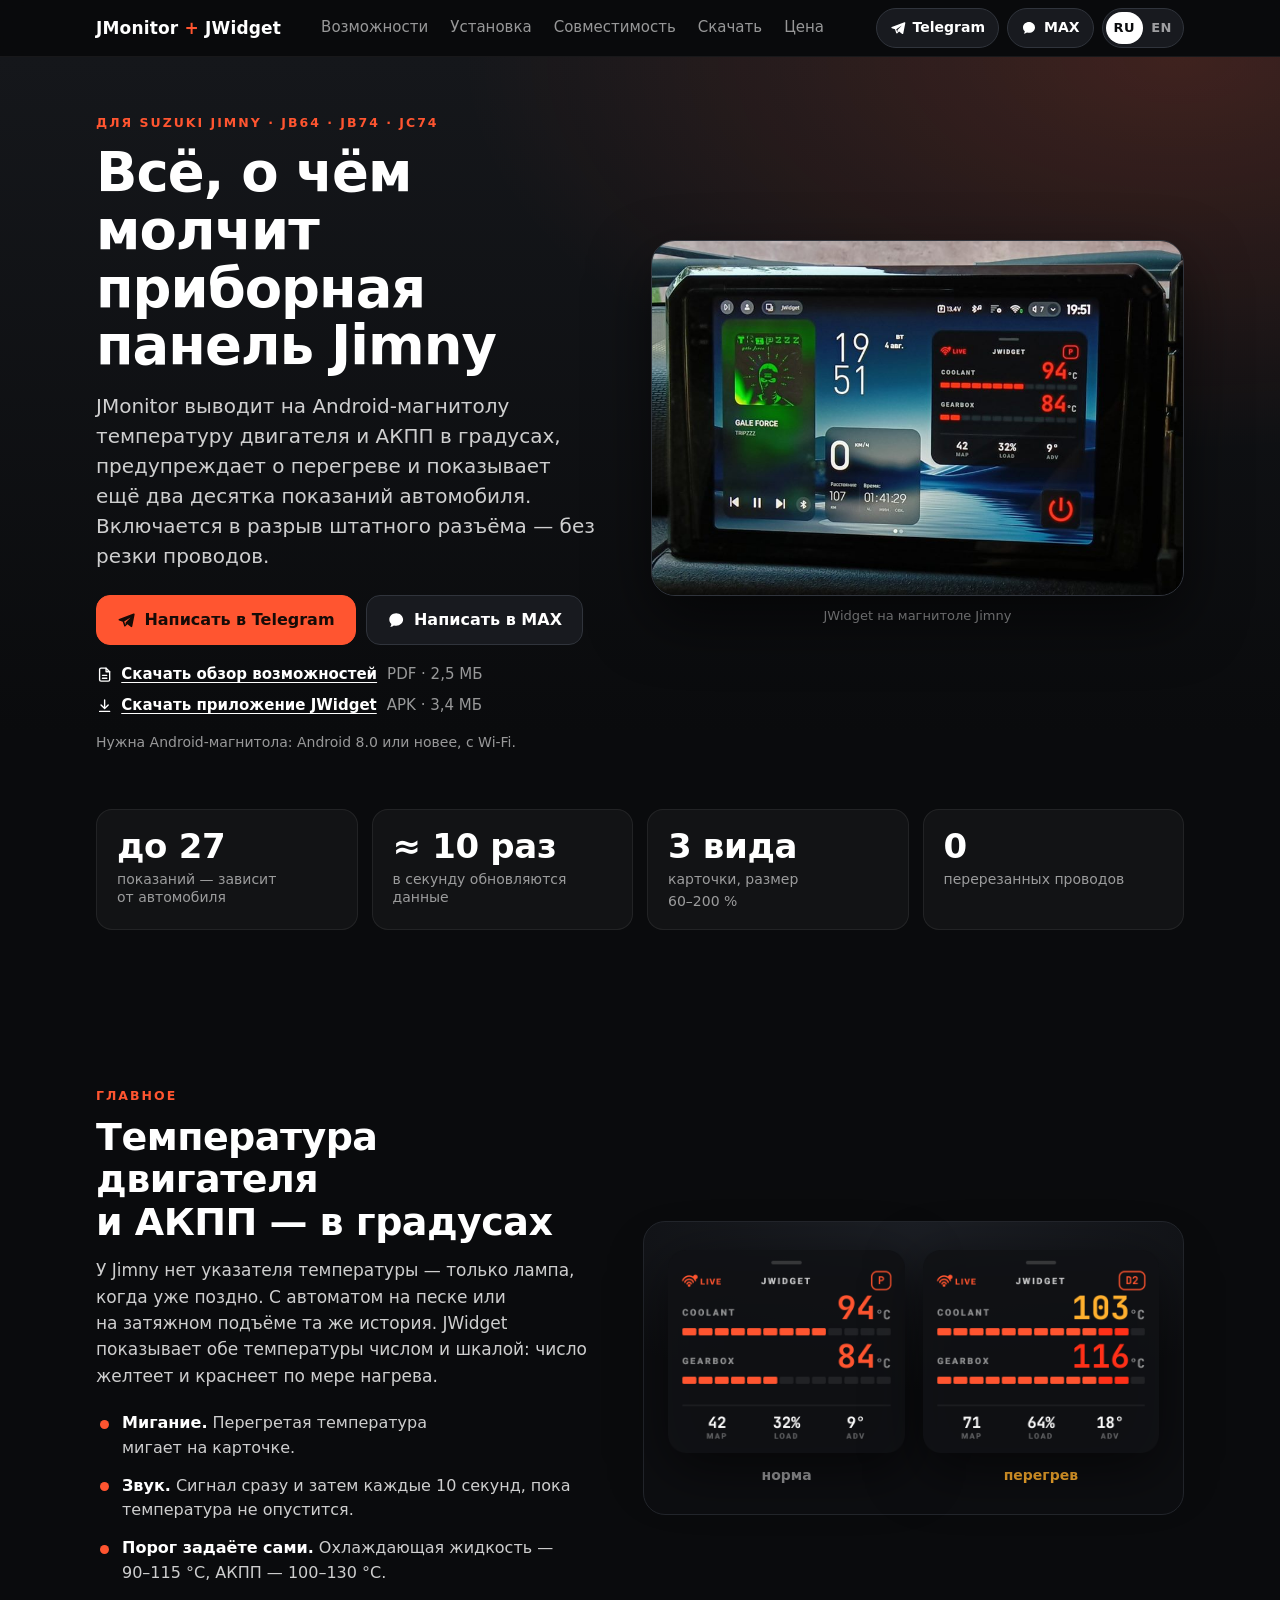
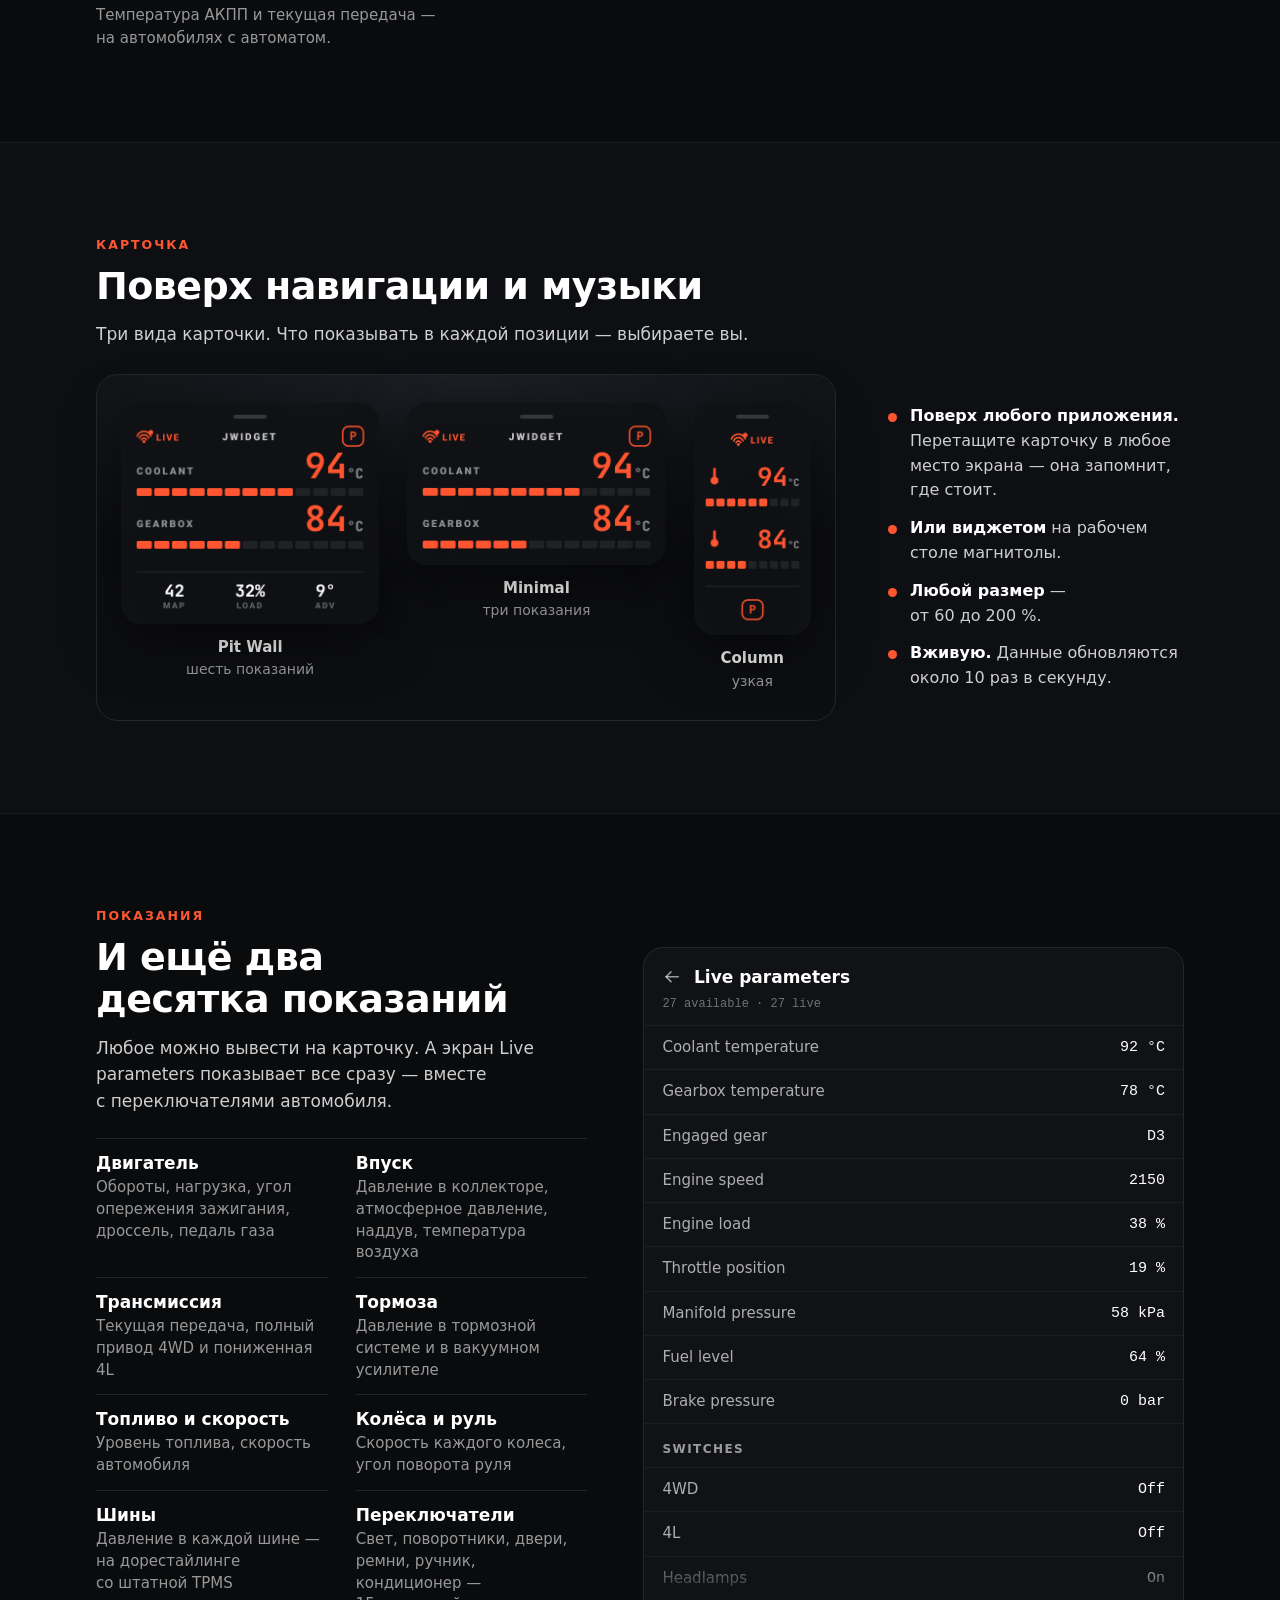
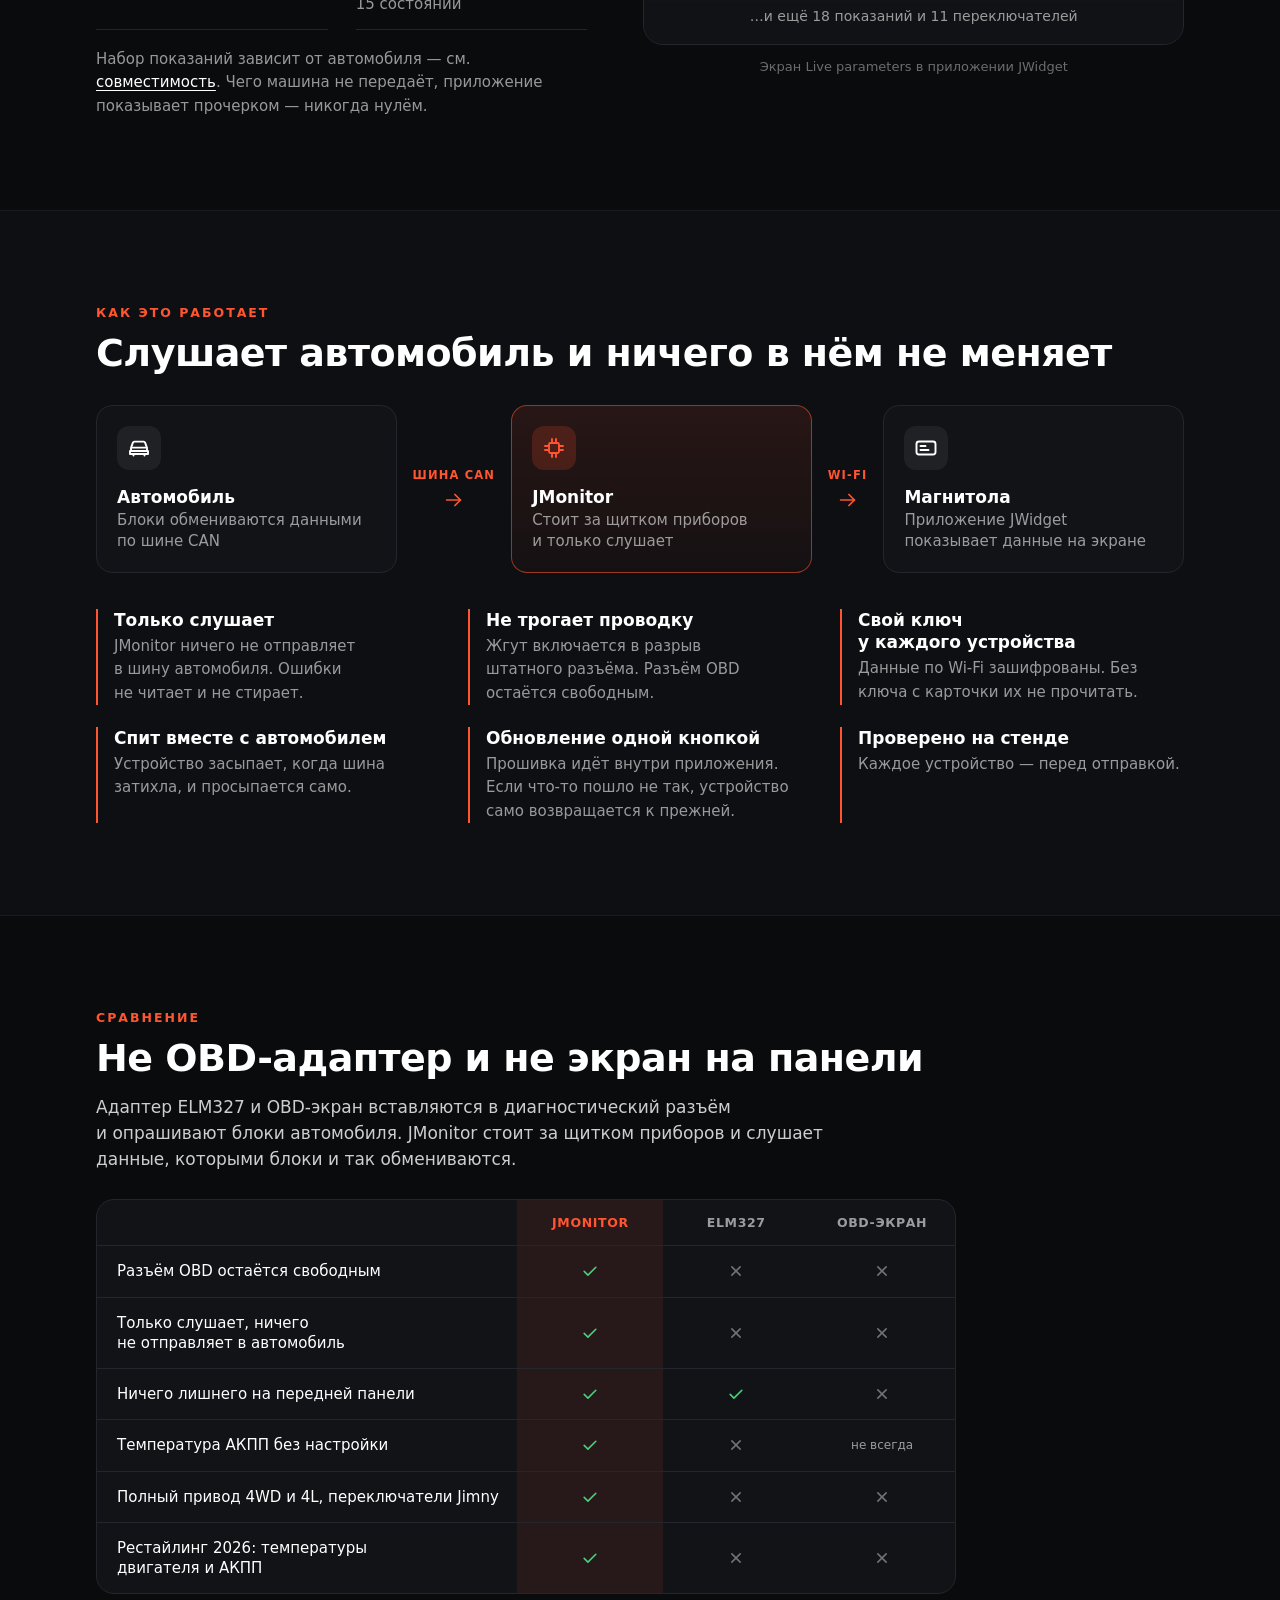
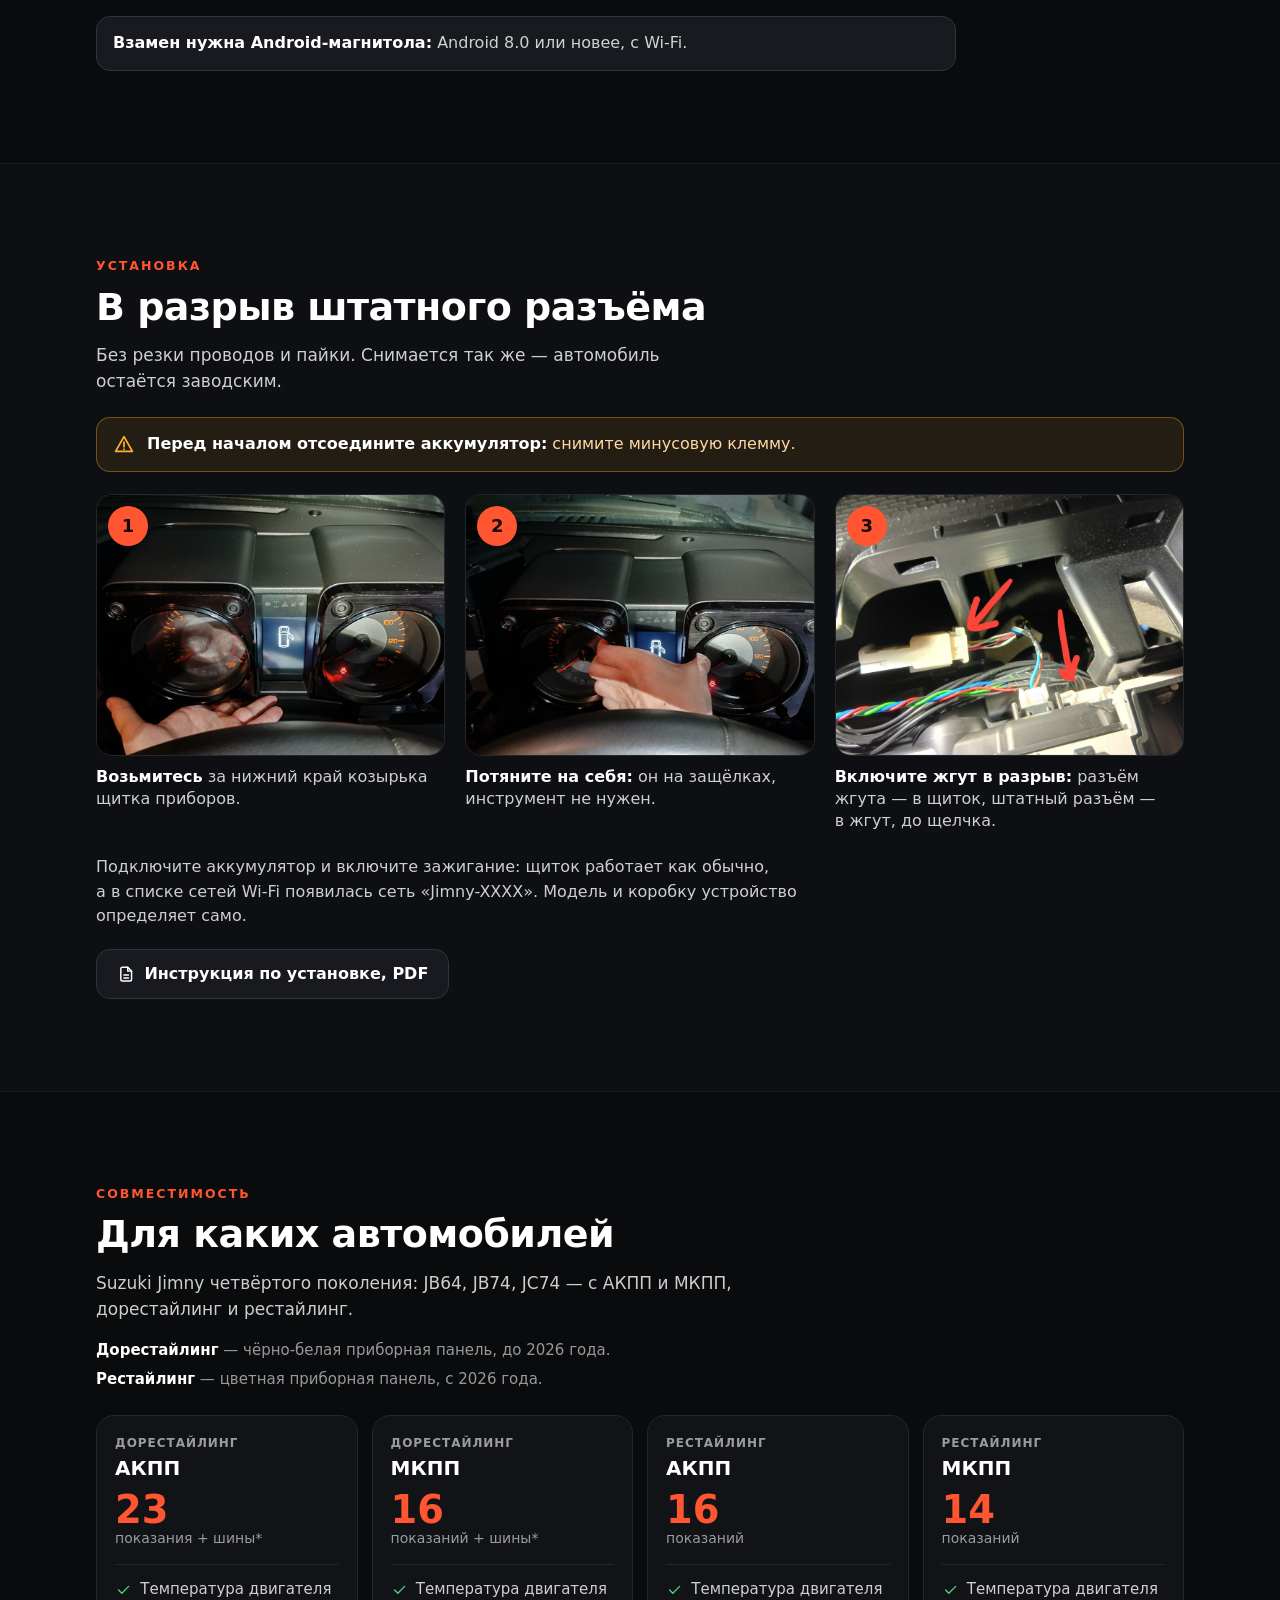
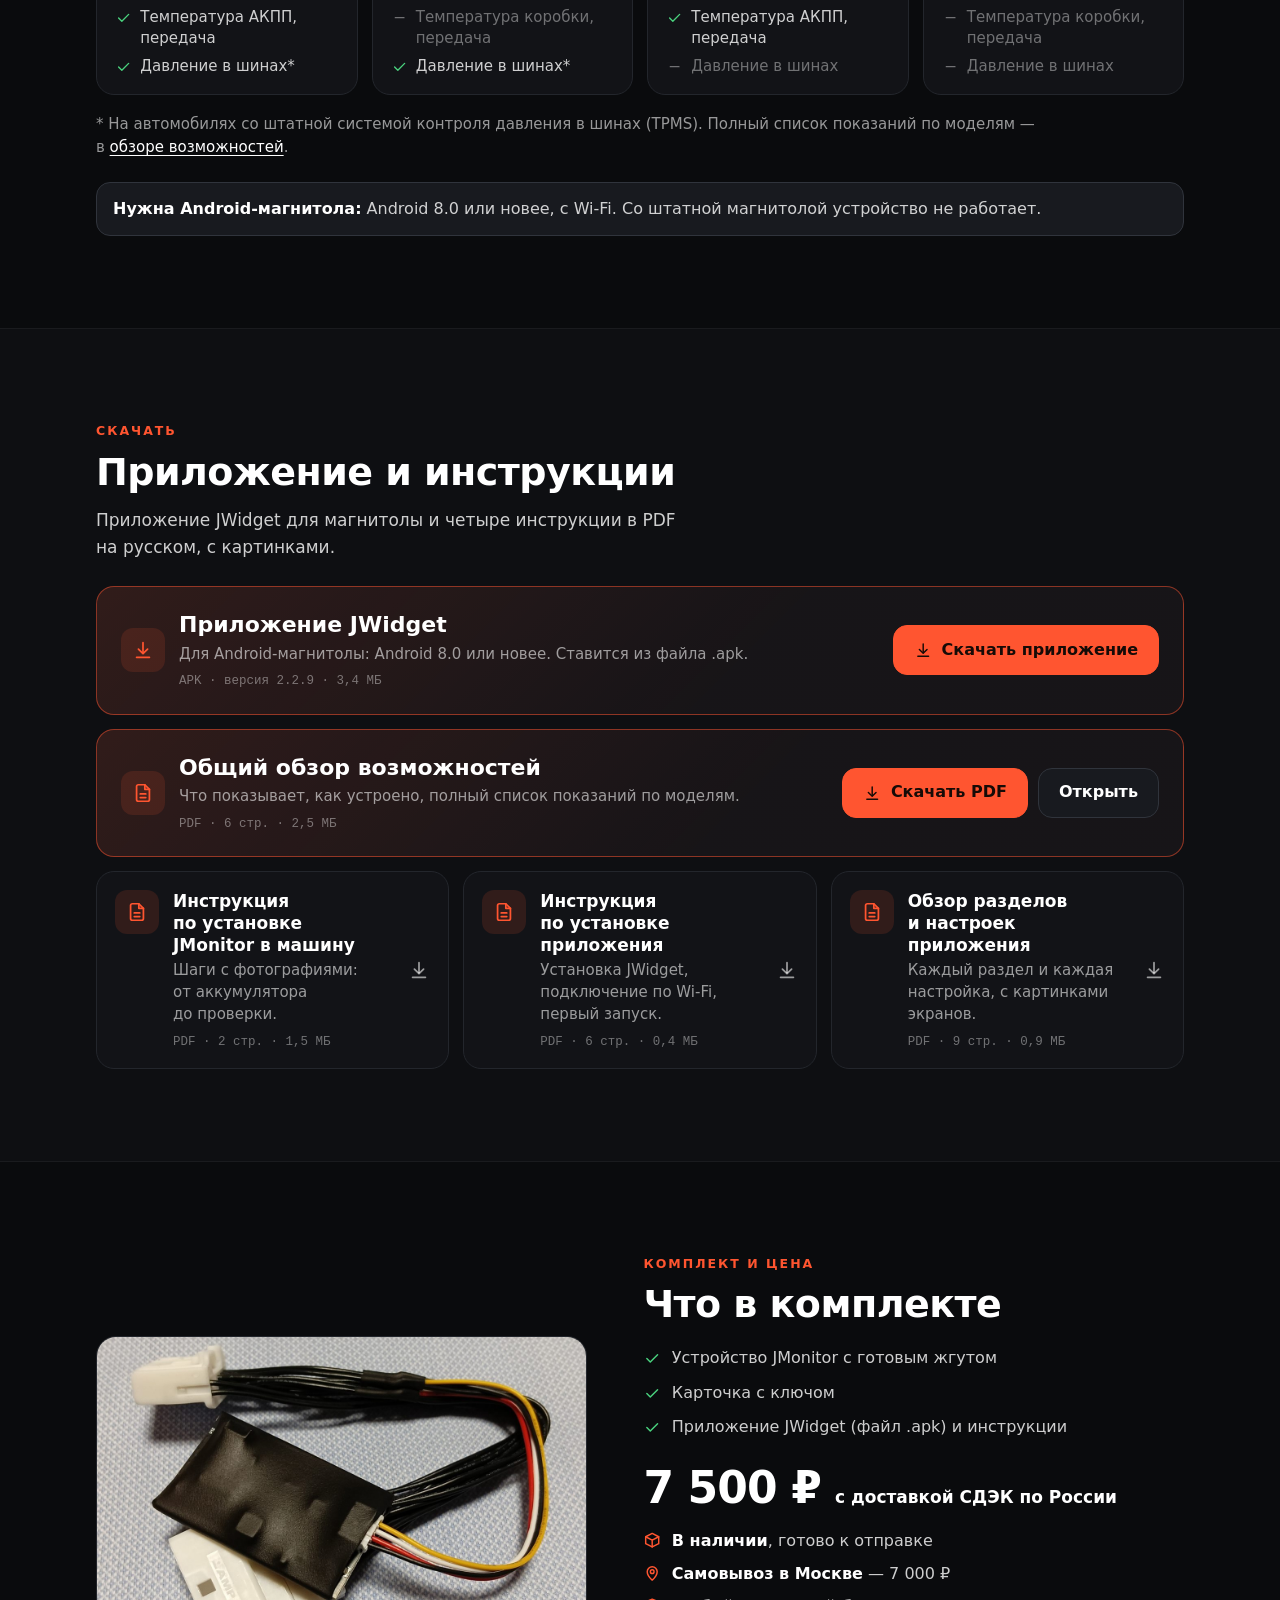
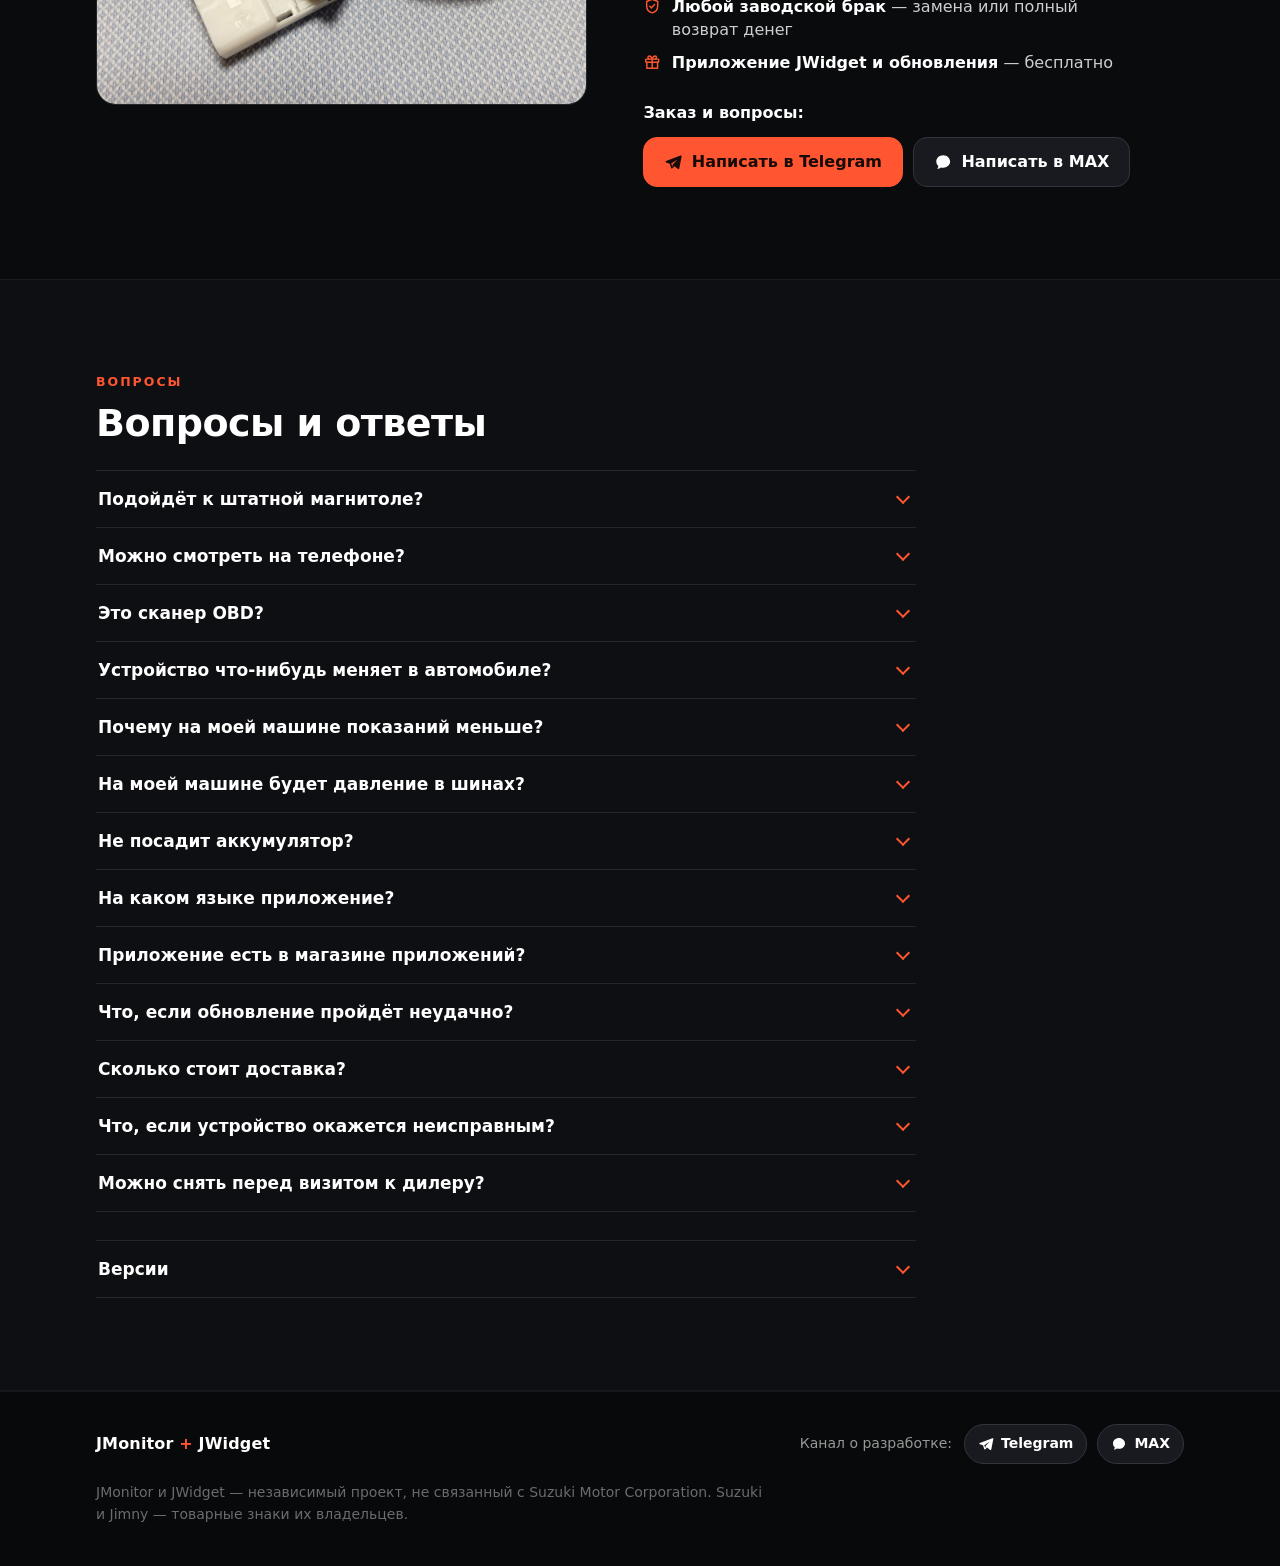
==== commit 86217937: "Terms and a comparison with OBD adapters and screens - Russia: 7 500 RUB with free CDEK delivery, 7 " ====
--- a/index.html
+++ b/index.html
@@ -42,6 +42,11 @@
     <symbol id="i-car" viewBox="0 0 24 24"><path d="M4 15v-3.2l1.9-5.1A1.6 1.6 0 0 1 7.4 5.6h9.2a1.6 1.6 0 0 1 1.5 1.1L20 11.8V15"/><path d="M3 15h18v3H3z"/><path d="M6.5 18v1.6M17.5 18v1.6M5 11.6h14"/></symbol>
     <symbol id="i-chip" viewBox="0 0 24 24"><rect x="7" y="7" width="10" height="10" rx="1.5"/><path d="M10 3v4M14 3v4M10 17v4M14 17v4M3 10h4M3 14h4M17 10h4M17 14h4"/></symbol>
     <symbol id="i-screen" viewBox="0 0 24 24"><rect x="2.5" y="5.5" width="19" height="13" rx="2.5"/><path d="M6.5 10h5M6.5 14h8"/></symbol>
+    <symbol id="i-x" viewBox="0 0 24 24"><path d="M7 7l10 10M17 7 7 17"/></symbol>
+    <symbol id="i-box" viewBox="0 0 24 24"><path d="M3.5 7.5 12 3.2l8.5 4.3v9L12 20.8l-8.5-4.3z"/><path d="M3.5 7.5 12 11.8l8.5-4.3M12 11.8v9"/></symbol>
+    <symbol id="i-pin" viewBox="0 0 24 24"><path d="M12 21s-6.5-5.8-6.5-11A6.5 6.5 0 0 1 18.5 10c0 5.2-6.5 11-6.5 11Z"/><circle cx="12" cy="10" r="2.4"/></symbol>
+    <symbol id="i-shield" viewBox="0 0 24 24"><path d="M12 3 4.8 5.9v5.4c0 4.5 3.1 8.2 7.2 9.4 4.1-1.2 7.2-4.9 7.2-9.4V5.9z"/><path d="m8.9 12 2.2 2.2 4-4.4"/></symbol>
+    <symbol id="i-gift" viewBox="0 0 24 24"><rect x="3.5" y="8" width="17" height="4" rx="1"/><path d="M5 12v8h14v-8M12 8v12M12 8S10.6 4 8.4 4a2 2 0 0 0 0 4M12 8s1.4-4 3.6-4a2 2 0 0 1 0 4"/></symbol>
   </defs>
 </svg>
 
@@ -237,7 +242,31 @@
   </div>
 </section>
 
-<section class="sec" id="install">
+<section class="sec" id="compare">
+  <div class="wrap">
+    <p class="kicker">Сравнение</p>
+    <h2>Не&nbsp;OBD-адаптер и&nbsp;не&nbsp;экран на&nbsp;панели</h2>
+    <p class="sub">Адаптер ELM327 и&nbsp;OBD-экран вставляются в&nbsp;диагностический разъём и&nbsp;опрашивают блоки автомобиля. JMonitor стоит за&nbsp;щитком приборов и&nbsp;слушает данные, которыми блоки и&nbsp;так обмениваются.</p>
+    <div class="cmp-wrap">
+      <table class="cmp">
+        <thead>
+          <tr><th scope="col"><span class="sr">Что сравниваем</span></th><th scope="col" class="me">JMonitor</th><th scope="col">ELM327</th><th scope="col">OBD-<wbr>экран</th></tr>
+        </thead>
+        <tbody>
+          <tr><th scope="row">Разъём OBD остаётся свободным</th><td class="me"><svg class="ico y" aria-hidden="true"><use href="#i-check"/></svg><span class="sr">да</span></td><td><svg class="ico n" aria-hidden="true"><use href="#i-x"/></svg><span class="sr">нет</span></td><td><svg class="ico n" aria-hidden="true"><use href="#i-x"/></svg><span class="sr">нет</span></td></tr>
+          <tr><th scope="row">Только слушает, ничего не&nbsp;отправляет в&nbsp;автомобиль</th><td class="me"><svg class="ico y" aria-hidden="true"><use href="#i-check"/></svg><span class="sr">да</span></td><td><svg class="ico n" aria-hidden="true"><use href="#i-x"/></svg><span class="sr">нет</span></td><td><svg class="ico n" aria-hidden="true"><use href="#i-x"/></svg><span class="sr">нет</span></td></tr>
+          <tr><th scope="row">Ничего лишнего на&nbsp;передней панели</th><td class="me"><svg class="ico y" aria-hidden="true"><use href="#i-check"/></svg><span class="sr">да</span></td><td><svg class="ico y" aria-hidden="true"><use href="#i-check"/></svg><span class="sr">да</span></td><td><svg class="ico n" aria-hidden="true"><use href="#i-x"/></svg><span class="sr">нет</span></td></tr>
+          <tr><th scope="row">Температура АКПП без настройки</th><td class="me"><svg class="ico y" aria-hidden="true"><use href="#i-check"/></svg><span class="sr">да</span></td><td><svg class="ico n" aria-hidden="true"><use href="#i-x"/></svg><span class="sr">нет</span></td><td><span class="s">не&nbsp;всегда</span></td></tr>
+          <tr><th scope="row">Полный привод 4WD и&nbsp;4L, переключатели Jimny</th><td class="me"><svg class="ico y" aria-hidden="true"><use href="#i-check"/></svg><span class="sr">да</span></td><td><svg class="ico n" aria-hidden="true"><use href="#i-x"/></svg><span class="sr">нет</span></td><td><svg class="ico n" aria-hidden="true"><use href="#i-x"/></svg><span class="sr">нет</span></td></tr>
+          <tr><th scope="row">Рестайлинг 2026: температуры двигателя и&nbsp;АКПП</th><td class="me"><svg class="ico y" aria-hidden="true"><use href="#i-check"/></svg><span class="sr">да</span></td><td><svg class="ico n" aria-hidden="true"><use href="#i-x"/></svg><span class="sr">нет</span></td><td><svg class="ico n" aria-hidden="true"><use href="#i-x"/></svg><span class="sr">нет</span></td></tr>
+        </tbody>
+      </table>
+    </div>
+    <p class="callout"><b>Взамен нужна Android-магнитола:</b> Android&nbsp;8.0 или новее, с&nbsp;<span class="nb">Wi-Fi</span>.</p>
+  </div>
+</section>
+
+<section class="sec alt" id="install">
   <div class="wrap">
     <p class="kicker">Установка</p>
     <h2>В&nbsp;разрыв штатного разъёма</h2>
@@ -265,7 +294,7 @@
   </div>
 </section>
 
-<section class="sec alt" id="models">
+<section class="sec" id="models">
   <div class="wrap">
     <p class="kicker">Совместимость</p>
     <h2>Для каких автомобилей</h2>
@@ -329,7 +358,7 @@
   </div>
 </section>
 
-<section class="sec" id="docs">
+<section class="sec alt" id="docs">
   <div class="wrap">
     <p class="kicker">Скачать</p>
     <h2>Приложение и&nbsp;инструкции</h2>
@@ -389,7 +418,7 @@
   </div>
 </section>
 
-<section class="sec alt" id="order">
+<section class="sec" id="order">
   <div class="wrap split">
     <figure class="order-photo">
       <img src="img/unit.jpg" width="1200" height="900" loading="lazy" decoding="async" alt="Устройство JMonitor в чёрной термоусадке с жгутом и двумя белыми разъёмами">
@@ -402,8 +431,13 @@
         <li><svg class="ico"><use href="#i-check"/></svg>Карточка с&nbsp;ключом</li>
         <li><svg class="ico"><use href="#i-check"/></svg>Приложение JWidget (файл .apk) и&nbsp;инструкции</li>
       </ul>
-      <p class="price"><b>7&nbsp;000&nbsp;₽</b><span>Доставка&nbsp;— СДЭК</span></p>
-      <p class="note">Приложение JWidget и&nbsp;обновления&nbsp;— бесплатно.</p>
+      <p class="price"><b>7&nbsp;500&nbsp;₽</b><span>с&nbsp;доставкой СДЭК по&nbsp;России</span></p>
+      <ul class="terms">
+        <li><svg class="ico"><use href="#i-box"/></svg><span><b>В&nbsp;наличии</b>, готово к&nbsp;отправке</span></li>
+        <li><svg class="ico"><use href="#i-pin"/></svg><span><b>Самовывоз в&nbsp;Москве</b>&nbsp;— 7&nbsp;000&nbsp;₽</span></li>
+        <li><svg class="ico"><use href="#i-shield"/></svg><span><b>Любой заводской брак</b>&nbsp;— замена или полный возврат денег</span></li>
+        <li><svg class="ico"><use href="#i-gift"/></svg><span><b>Приложение JWidget и&nbsp;обновления</b>&nbsp;— бесплатно</span></li>
+      </ul>
       <p class="where">Заказ и&nbsp;вопросы:</p>
       <div class="cta">
         <a class="btn primary" href="https://t.me/justlad" target="_blank" rel="noopener"><svg class="ico solid"><use href="#i-tg"/></svg>Написать в&nbsp;Telegram</a>
@@ -413,7 +447,7 @@
   </div>
 </section>
 
-<section class="sec" id="faq">
+<section class="sec alt" id="faq">
   <div class="wrap">
     <p class="kicker">Вопросы</p>
     <h2>Вопросы и&nbsp;ответы</h2>
@@ -428,6 +462,8 @@
       <details class="qa"><summary>На&nbsp;каком языке приложение?</summary><p>Интерфейс приложения&nbsp;— на&nbsp;английском. Инструкции&nbsp;— на&nbsp;русском и&nbsp;английском, с&nbsp;картинками экранов.</p></details>
       <details class="qa"><summary>Приложение есть в&nbsp;магазине приложений?</summary><p>Нет, оно ставится из&nbsp;файла .apk. Файл&nbsp;— на&nbsp;этой странице, в&nbsp;разделе <a href="#app">«Приложение и&nbsp;инструкции»</a>. Новые версии появляются там&nbsp;же.</p></details>
       <details class="qa"><summary>Что, если обновление пройдёт неудачно?</summary><p>Устройство само вернётся к&nbsp;прежней прошивке и&nbsp;будет работать как раньше.</p></details>
+      <details class="qa"><summary>Сколько стоит доставка?</summary><p>Доставка СДЭК по&nbsp;России входит в&nbsp;цену. Самовывоз в&nbsp;Москве&nbsp;— 7&nbsp;000&nbsp;₽.</p></details>
+      <details class="qa"><summary>Что, если устройство окажется неисправным?</summary><p>Любой заводской брак&nbsp;— замена или полный возврат денег.</p></details>
       <details class="qa"><summary>Можно снять перед визитом к&nbsp;дилеру?</summary><p>Да: отсоединить аккумулятор, снять козырёк, вынуть жгут, вставить штатный разъём обратно.</p></details>
     </div>
     <div class="faq" id="versions">
--- a/site.css
+++ b/site.css
@@ -128,6 +128,31 @@
 .fact{padding-left:16px;border-left:2px solid var(--accent)}
 .fact p{margin-top:4px;font-size:.9375rem;color:var(--dim);text-wrap:pretty}
 
+/* comparison */
+.sr{position:absolute;width:1px;height:1px;margin:-1px;padding:0;overflow:hidden;clip:rect(0 0 0 0);white-space:nowrap;border:0}
+.cmp-wrap{margin-top:26px;max-width:860px;border:1px solid var(--line);border-radius:18px;overflow:hidden;background:var(--panel)}
+.cmp{width:100%;border-collapse:collapse;font-size:.9375rem}
+.cmp th,.cmp td{padding:13px 6px;border-top:1px solid var(--line);text-align:center;vertical-align:middle}
+.cmp thead th{border-top:0;width:19%;font-size:11.5px;font-weight:700;letter-spacing:.05em;text-transform:uppercase;line-height:1.25;color:var(--dim)}
+.cmp thead th:first-child{width:auto}
+.cmp tbody th{padding-left:14px;text-align:left;font-weight:500;line-height:1.35;color:#fff;text-wrap:pretty}
+.cmp .me{background:rgba(255,85,48,.09)}
+.cmp thead .me{color:var(--accent)}
+.cmp td .ico{margin-inline:auto;width:20px;height:20px}
+.cmp .y{color:var(--ok)}
+.cmp .n{color:var(--faint)}
+.cmp .s{display:block;font-size:.75rem;line-height:1.2;color:var(--dim)}
+#compare .callout{max-width:860px}
+@media (max-width:559px){
+  /* phones: each row's label on its own line, the three marks under it */
+  .cmp,.cmp thead,.cmp tbody{display:block}
+  .cmp tr{display:grid;grid-template-columns:repeat(3,minmax(0,1fr))}
+  .cmp thead th:first-child{display:none}
+  .cmp thead th{width:auto;padding:12px 4px}
+  .cmp tbody th{grid-column:1/-1;padding:13px 14px 2px}
+  .cmp td{border-top:0;padding:8px 4px 13px}
+}
+
 /* install */
 .warn{display:flex;gap:12px;align-items:flex-start;margin-top:22px;padding:14px 16px;border-radius:14px;background:rgba(255,176,46,.09);border:1px solid rgba(255,176,46,.36);color:#FFD9A0}
 .warn .ico{width:22px;height:22px;margin-top:1px;color:var(--amber)}
@@ -182,6 +207,10 @@
 .price b{font-size:2.75rem;line-height:1;font-weight:800;color:#fff;letter-spacing:-.02em;white-space:nowrap}
 .price span{font-size:1.0625rem;font-weight:600;color:#fff}
 .price + .note{margin-top:10px}
+.terms{margin-top:18px;display:grid;gap:10px}
+.terms li{display:flex;gap:10px;align-items:flex-start;line-height:1.45;text-wrap:pretty}
+.terms .ico{margin-top:2px;color:var(--accent)}
+.terms b{color:#fff;font-weight:600}
 .where{margin-top:26px;font-weight:600;color:#fff}
 .where + .cta{margin-top:12px}
 
@@ -226,6 +255,9 @@
   .has{margin-top:16px;padding-top:14px;border-top:1px solid var(--line)}
 }
 @media (min-width:600px){
+  .cmp th,.cmp td{padding:15px 12px}
+  .cmp thead th{width:17%;font-size:12.5px}
+  .cmp tbody th{padding-left:20px}
   .wrap{padding-inline:24px}
   .stage{padding:28px 24px}
 }
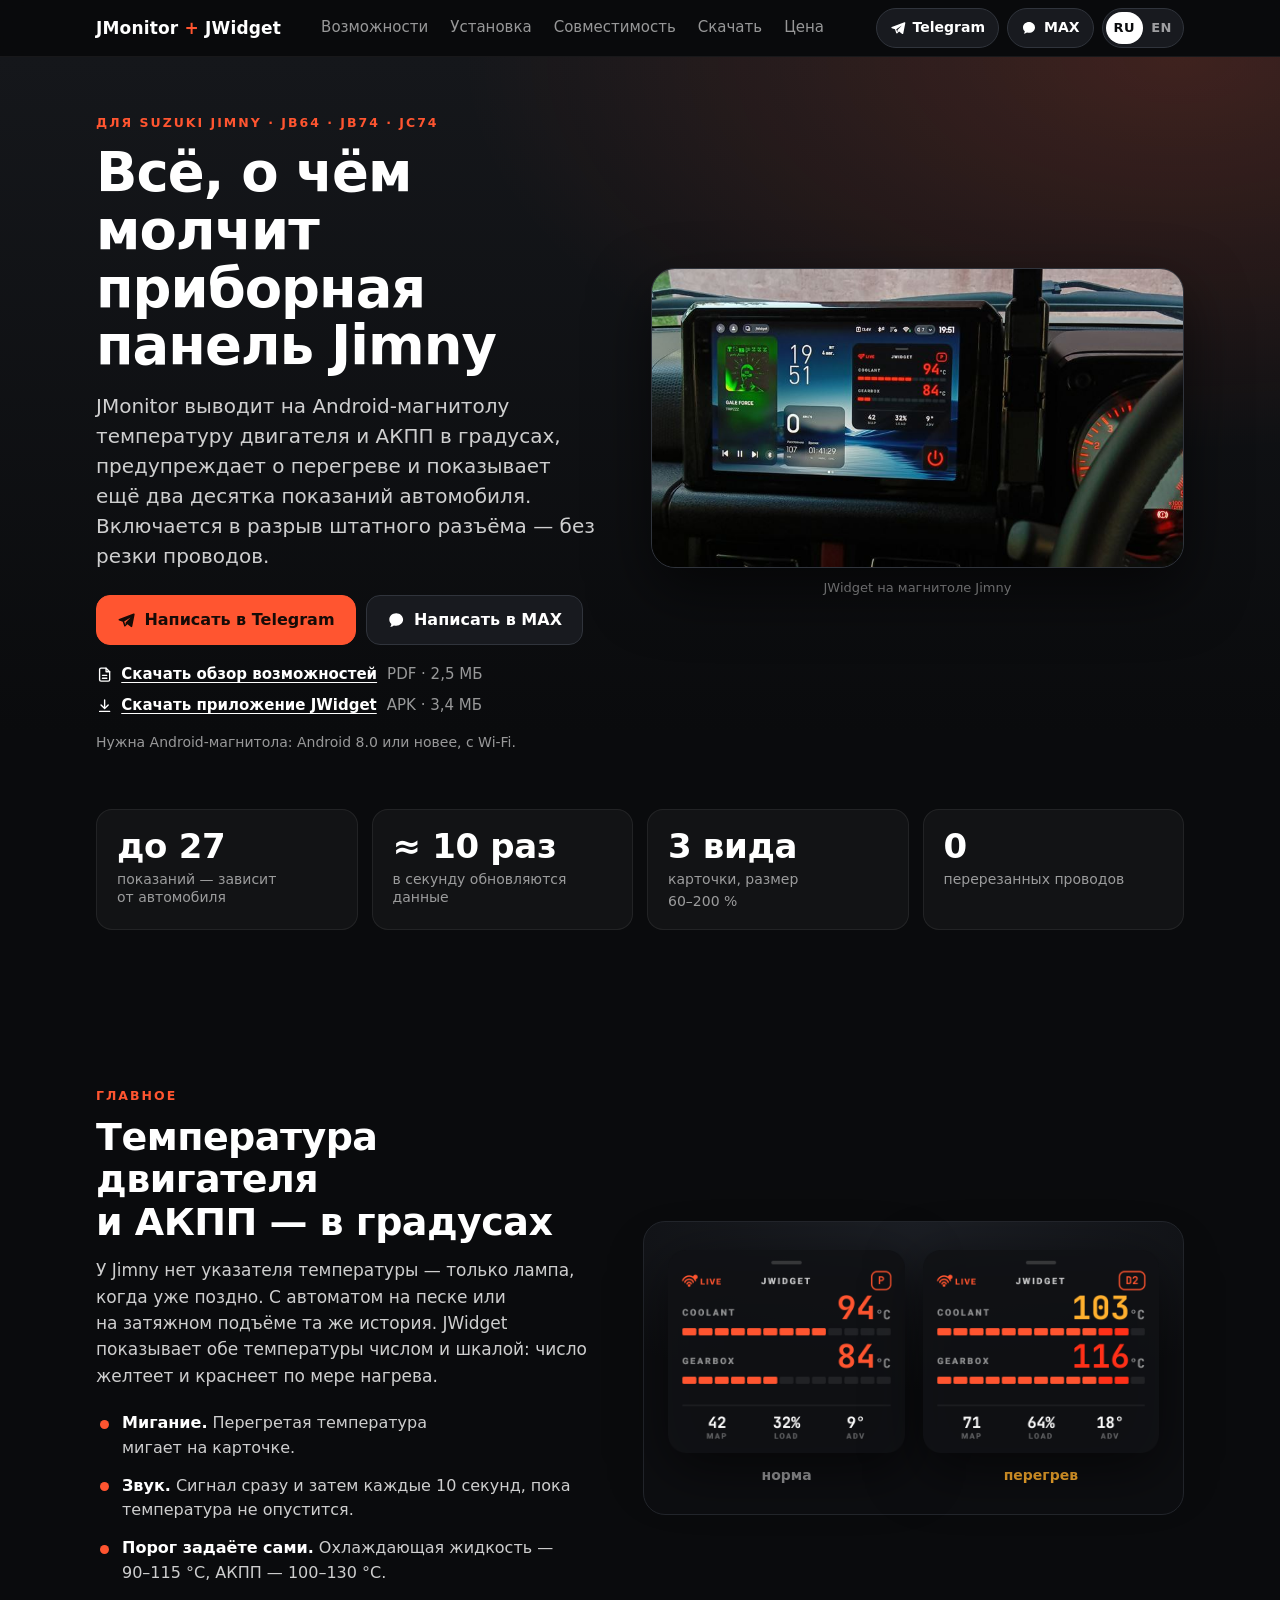
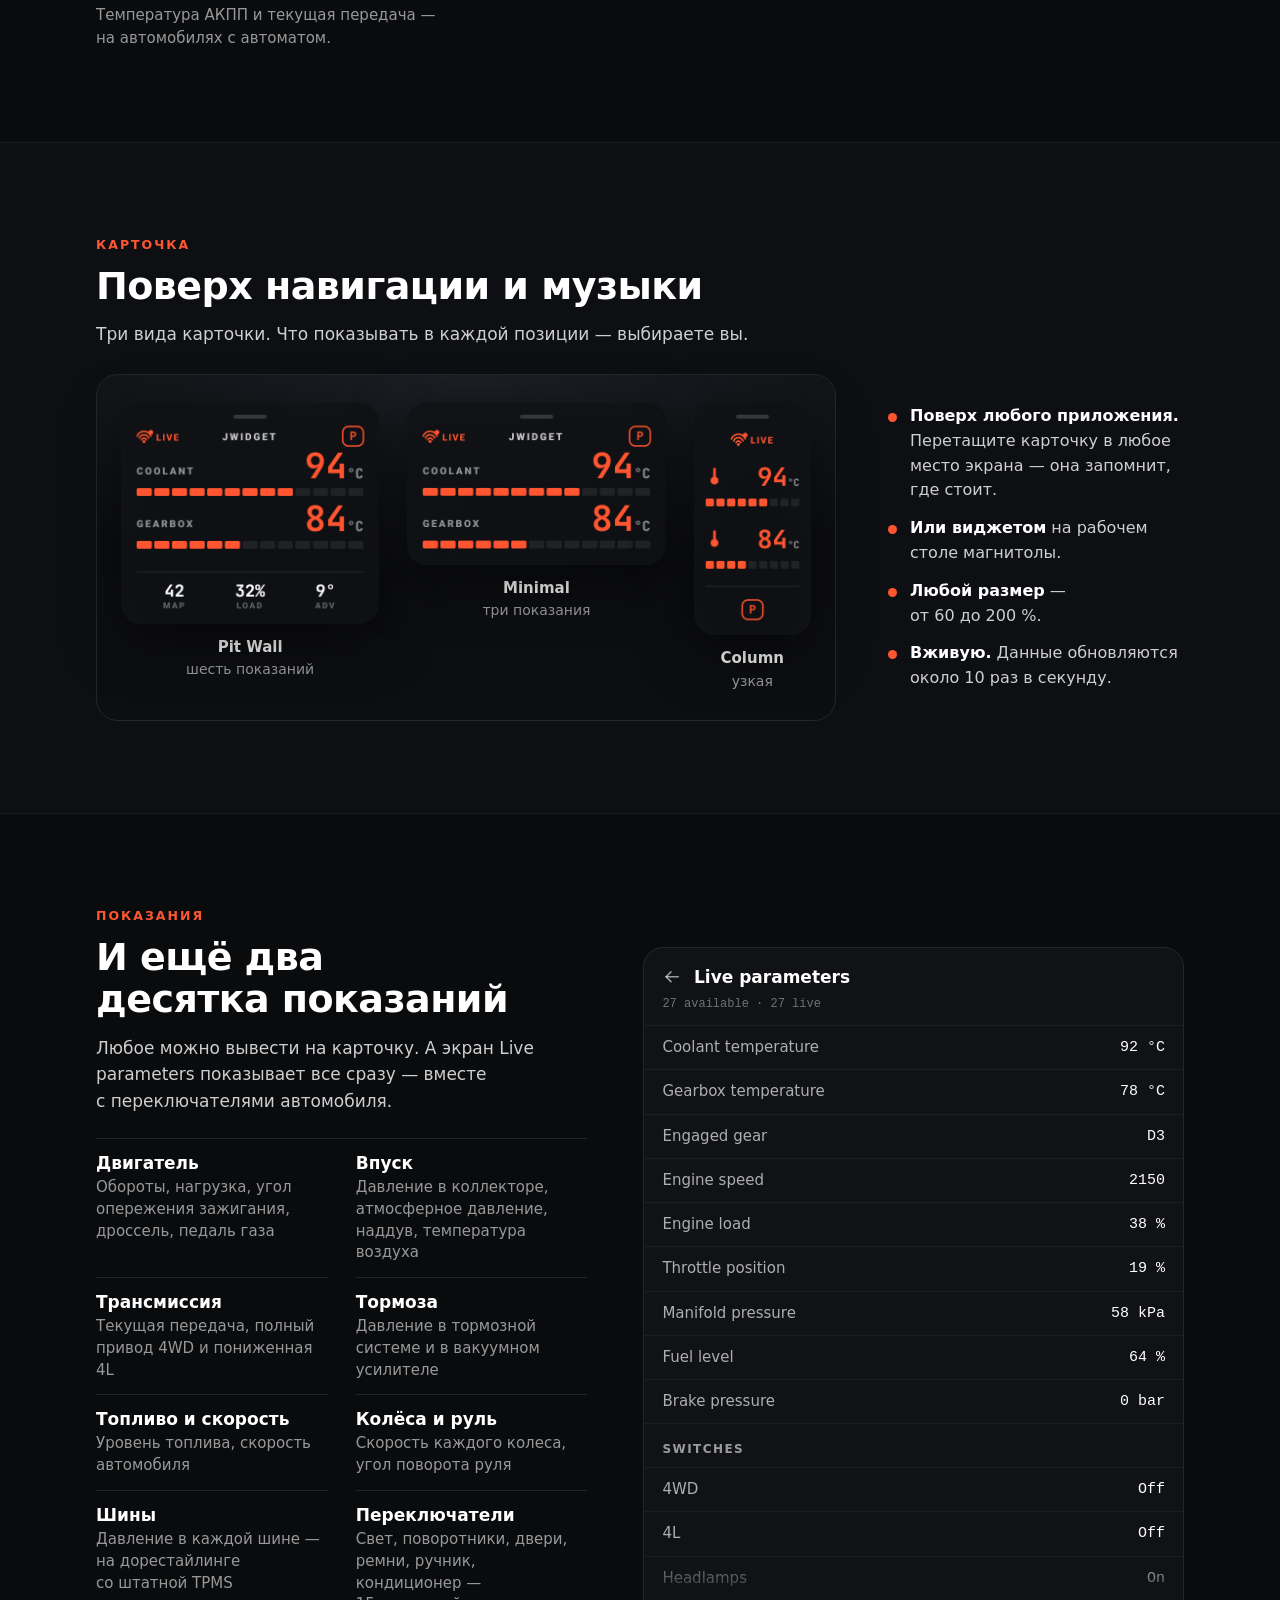
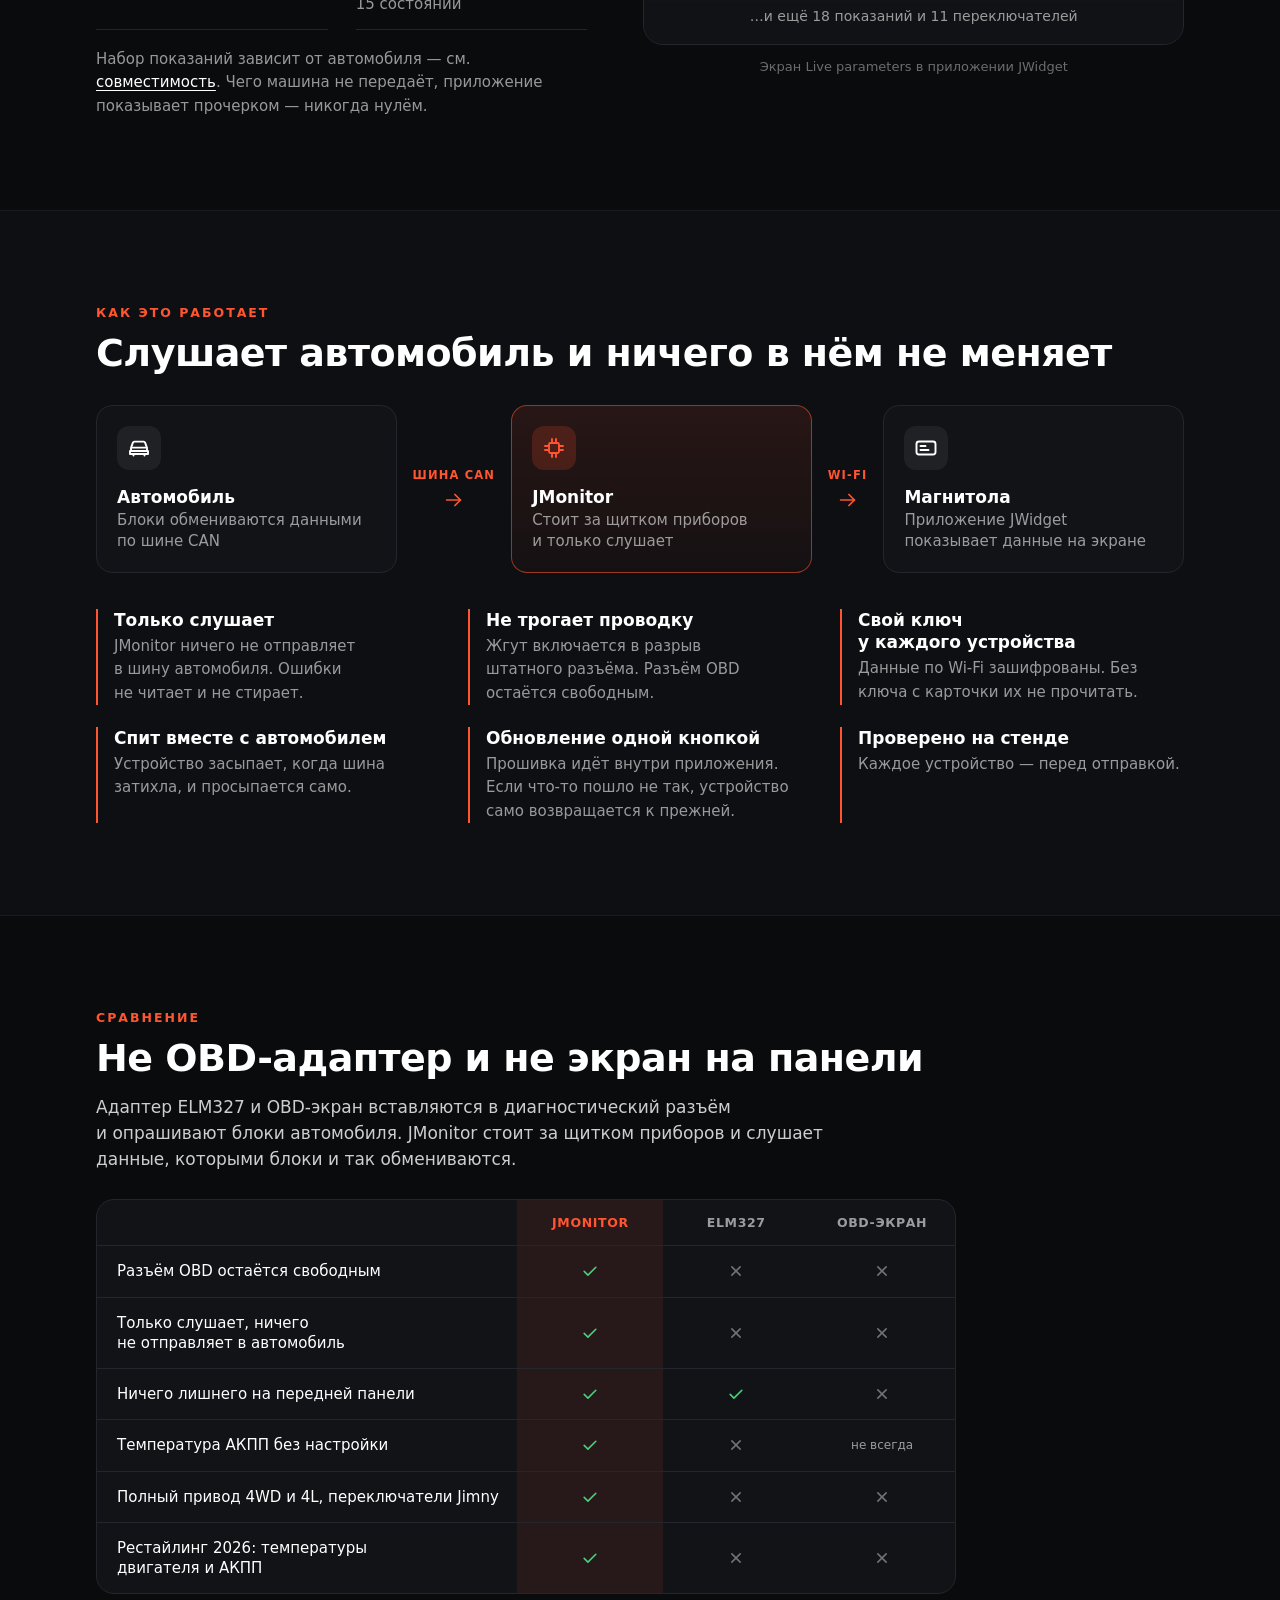
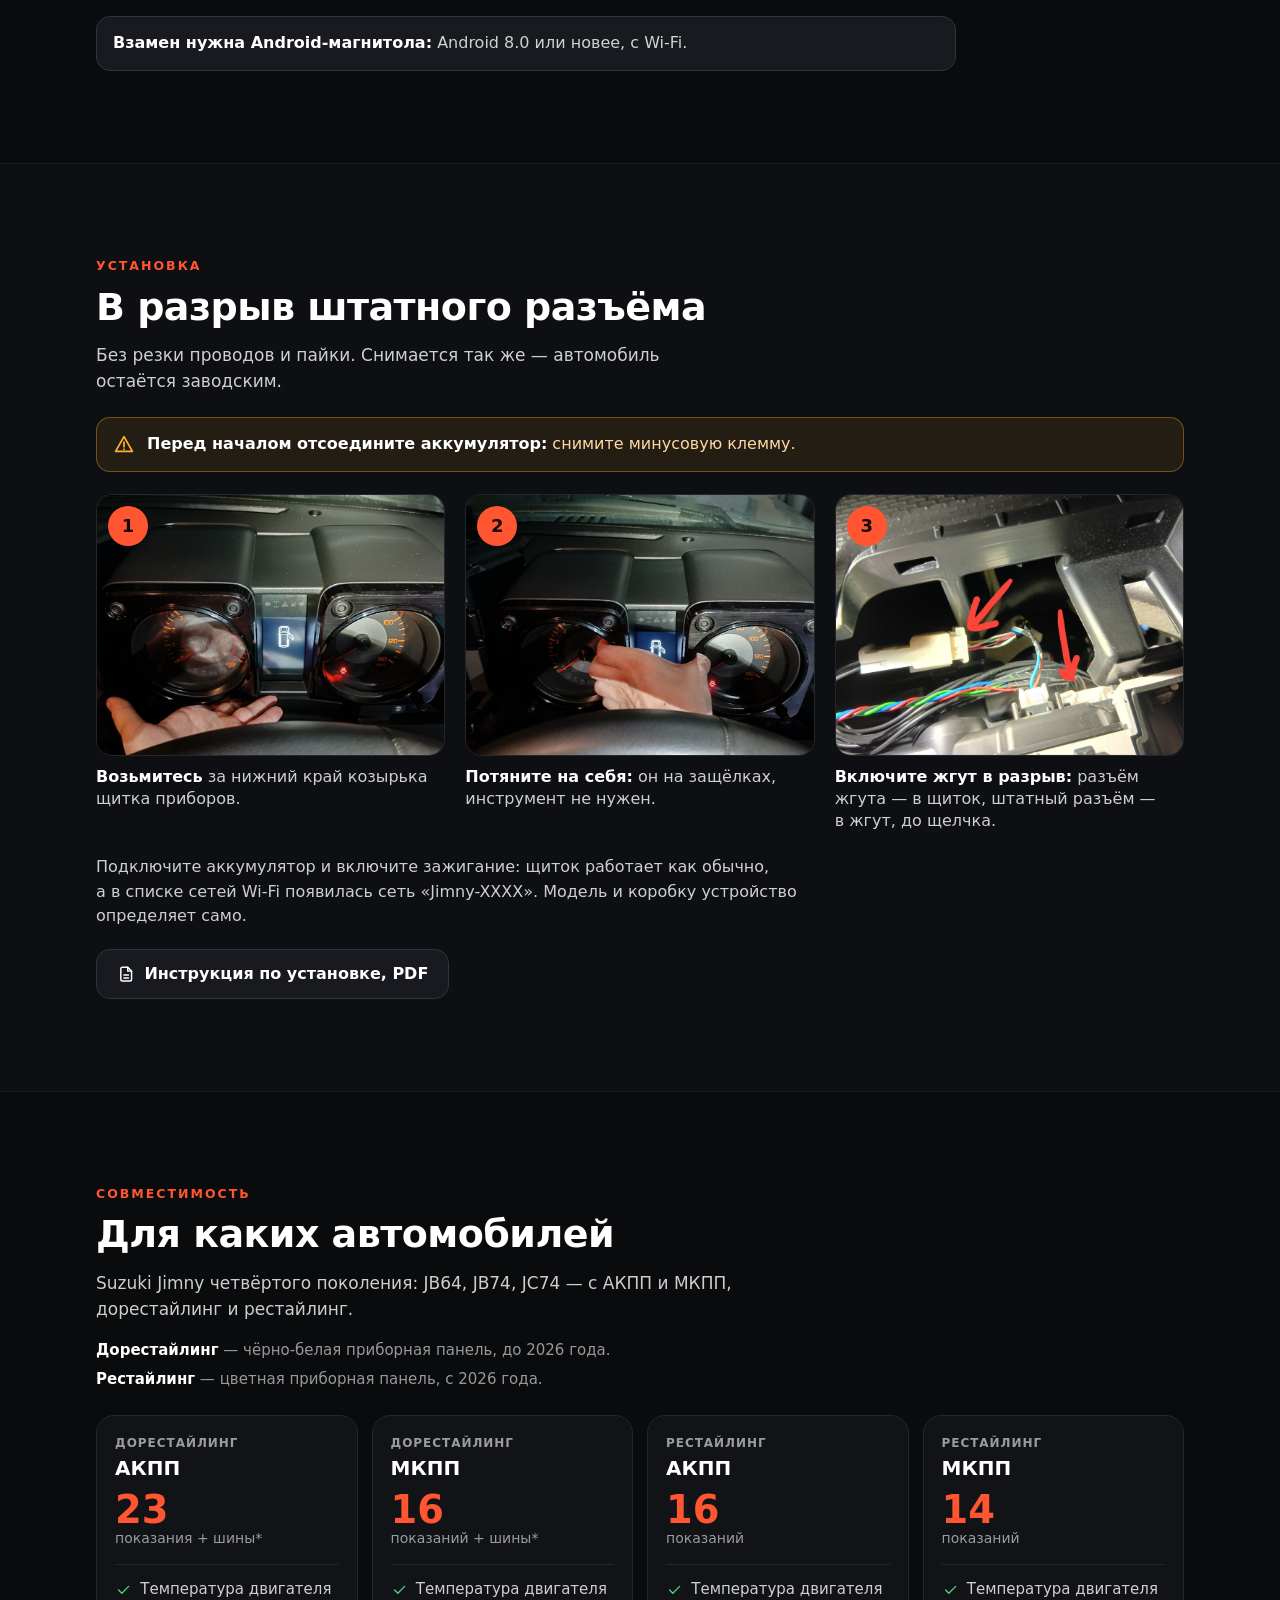
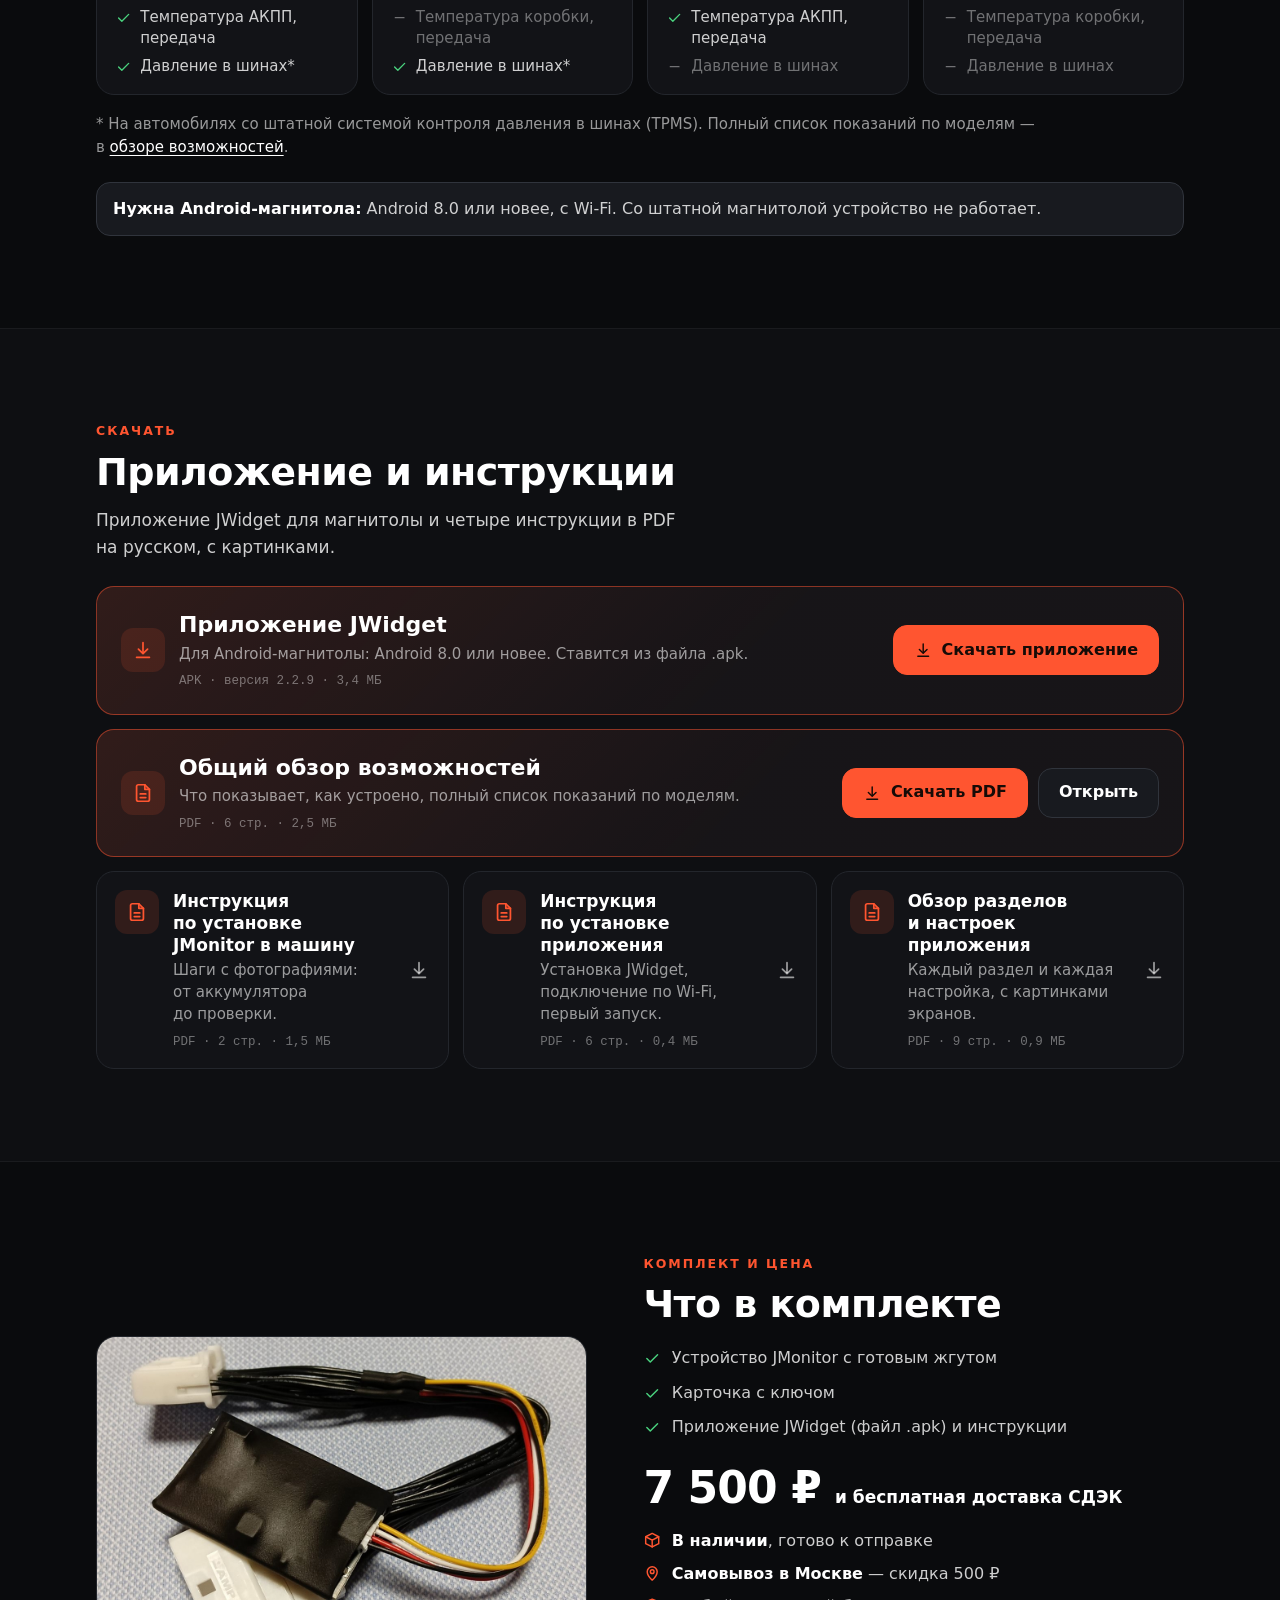
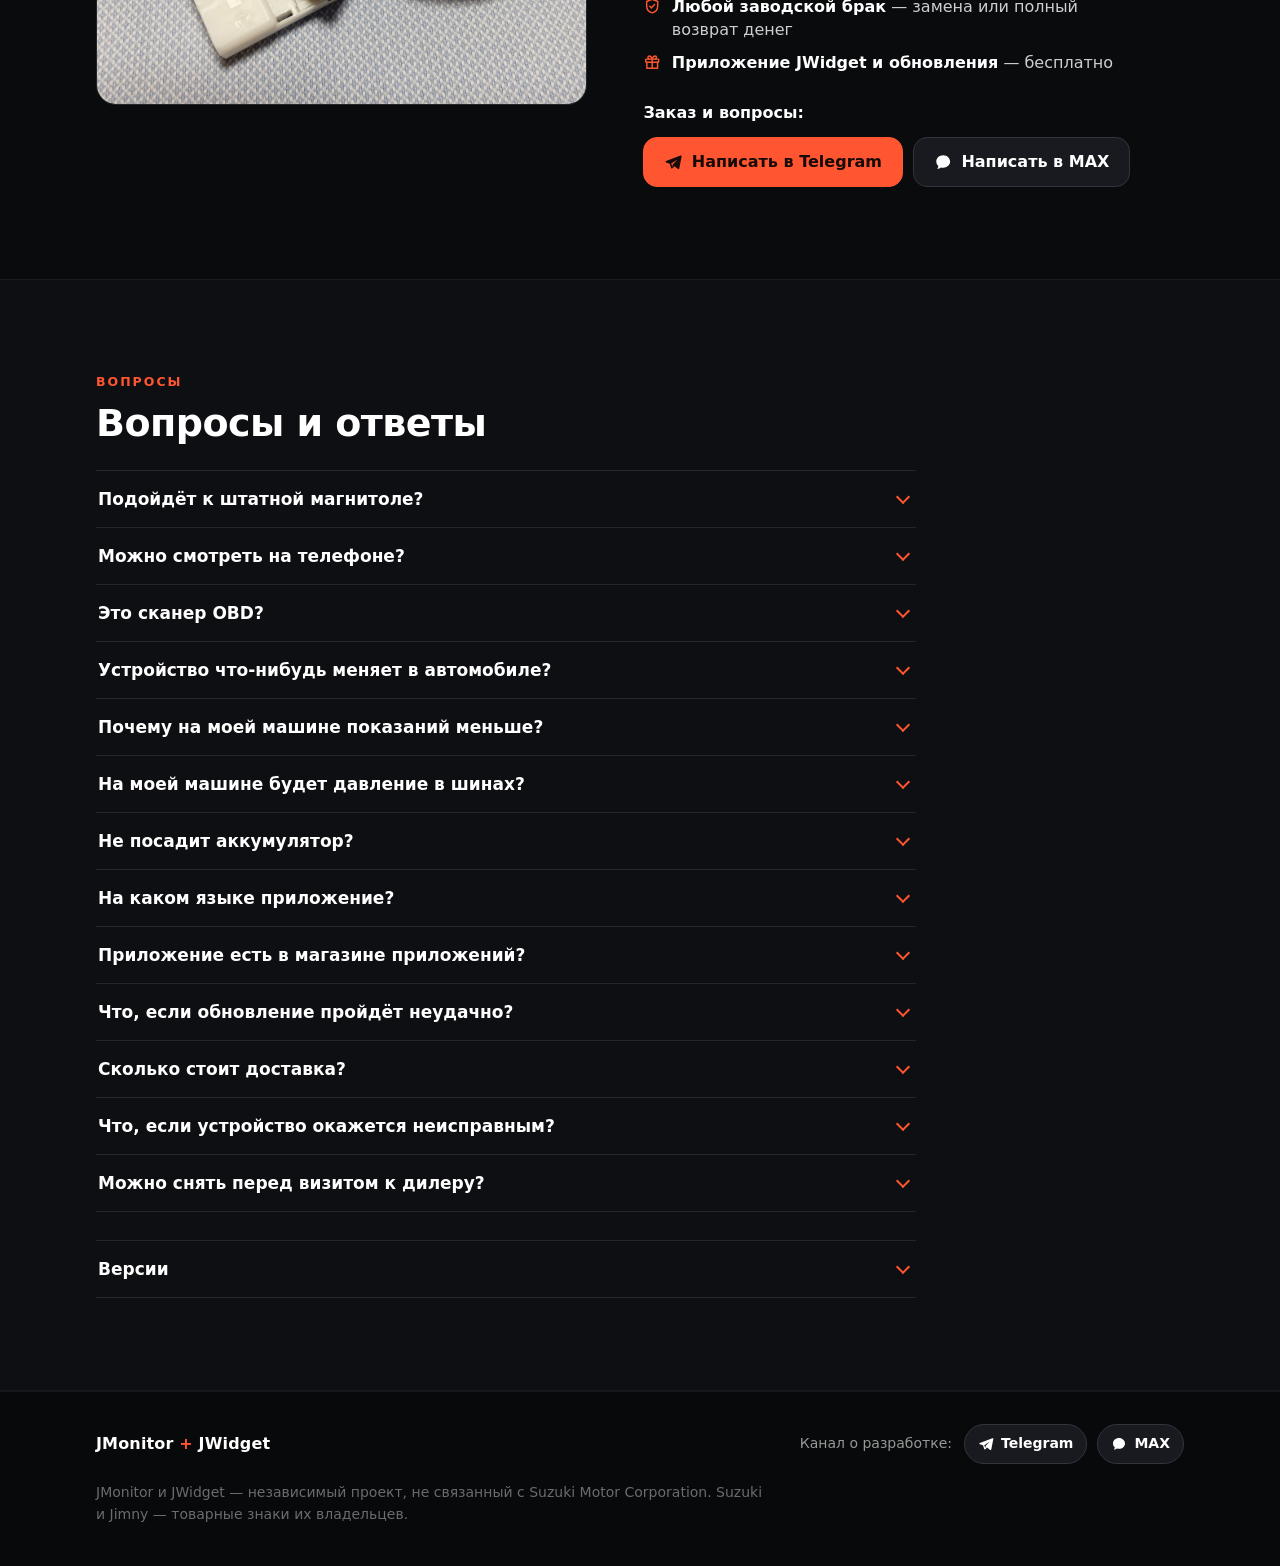
==== commit a62eecc6: "Price wording: free CDEK delivery, pickup as a 500 RUB discount Co-Authored-By: Claude Opus 5.5 <nor" ====
--- a/index.html
+++ b/index.html
@@ -431,10 +431,10 @@
         <li><svg class="ico"><use href="#i-check"/></svg>Карточка с&nbsp;ключом</li>
         <li><svg class="ico"><use href="#i-check"/></svg>Приложение JWidget (файл .apk) и&nbsp;инструкции</li>
       </ul>
-      <p class="price"><b>7&nbsp;500&nbsp;₽</b><span>с&nbsp;доставкой СДЭК по&nbsp;России</span></p>
+      <p class="price"><b>7&nbsp;500&nbsp;₽</b><span>и&nbsp;бесплатная доставка СДЭК</span></p>
       <ul class="terms">
         <li><svg class="ico"><use href="#i-box"/></svg><span><b>В&nbsp;наличии</b>, готово к&nbsp;отправке</span></li>
-        <li><svg class="ico"><use href="#i-pin"/></svg><span><b>Самовывоз в&nbsp;Москве</b>&nbsp;— 7&nbsp;000&nbsp;₽</span></li>
+        <li><svg class="ico"><use href="#i-pin"/></svg><span><b>Самовывоз в&nbsp;Москве</b>&nbsp;— скидка 500&nbsp;₽</span></li>
         <li><svg class="ico"><use href="#i-shield"/></svg><span><b>Любой заводской брак</b>&nbsp;— замена или полный возврат денег</span></li>
         <li><svg class="ico"><use href="#i-gift"/></svg><span><b>Приложение JWidget и&nbsp;обновления</b>&nbsp;— бесплатно</span></li>
       </ul>
@@ -462,7 +462,7 @@
       <details class="qa"><summary>На&nbsp;каком языке приложение?</summary><p>Интерфейс приложения&nbsp;— на&nbsp;английском. Инструкции&nbsp;— на&nbsp;русском и&nbsp;английском, с&nbsp;картинками экранов.</p></details>
       <details class="qa"><summary>Приложение есть в&nbsp;магазине приложений?</summary><p>Нет, оно ставится из&nbsp;файла .apk. Файл&nbsp;— на&nbsp;этой странице, в&nbsp;разделе <a href="#app">«Приложение и&nbsp;инструкции»</a>. Новые версии появляются там&nbsp;же.</p></details>
       <details class="qa"><summary>Что, если обновление пройдёт неудачно?</summary><p>Устройство само вернётся к&nbsp;прежней прошивке и&nbsp;будет работать как раньше.</p></details>
-      <details class="qa"><summary>Сколько стоит доставка?</summary><p>Доставка СДЭК по&nbsp;России входит в&nbsp;цену. Самовывоз в&nbsp;Москве&nbsp;— 7&nbsp;000&nbsp;₽.</p></details>
+      <details class="qa"><summary>Сколько стоит доставка?</summary><p>Доставка СДЭК бесплатная. Самовывоз в&nbsp;Москве&nbsp;— скидка 500&nbsp;₽.</p></details>
       <details class="qa"><summary>Что, если устройство окажется неисправным?</summary><p>Любой заводской брак&nbsp;— замена или полный возврат денег.</p></details>
       <details class="qa"><summary>Можно снять перед визитом к&nbsp;дилеру?</summary><p>Да: отсоединить аккумулятор, снять козырёк, вынуть жгут, вставить штатный разъём обратно.</p></details>
     </div>
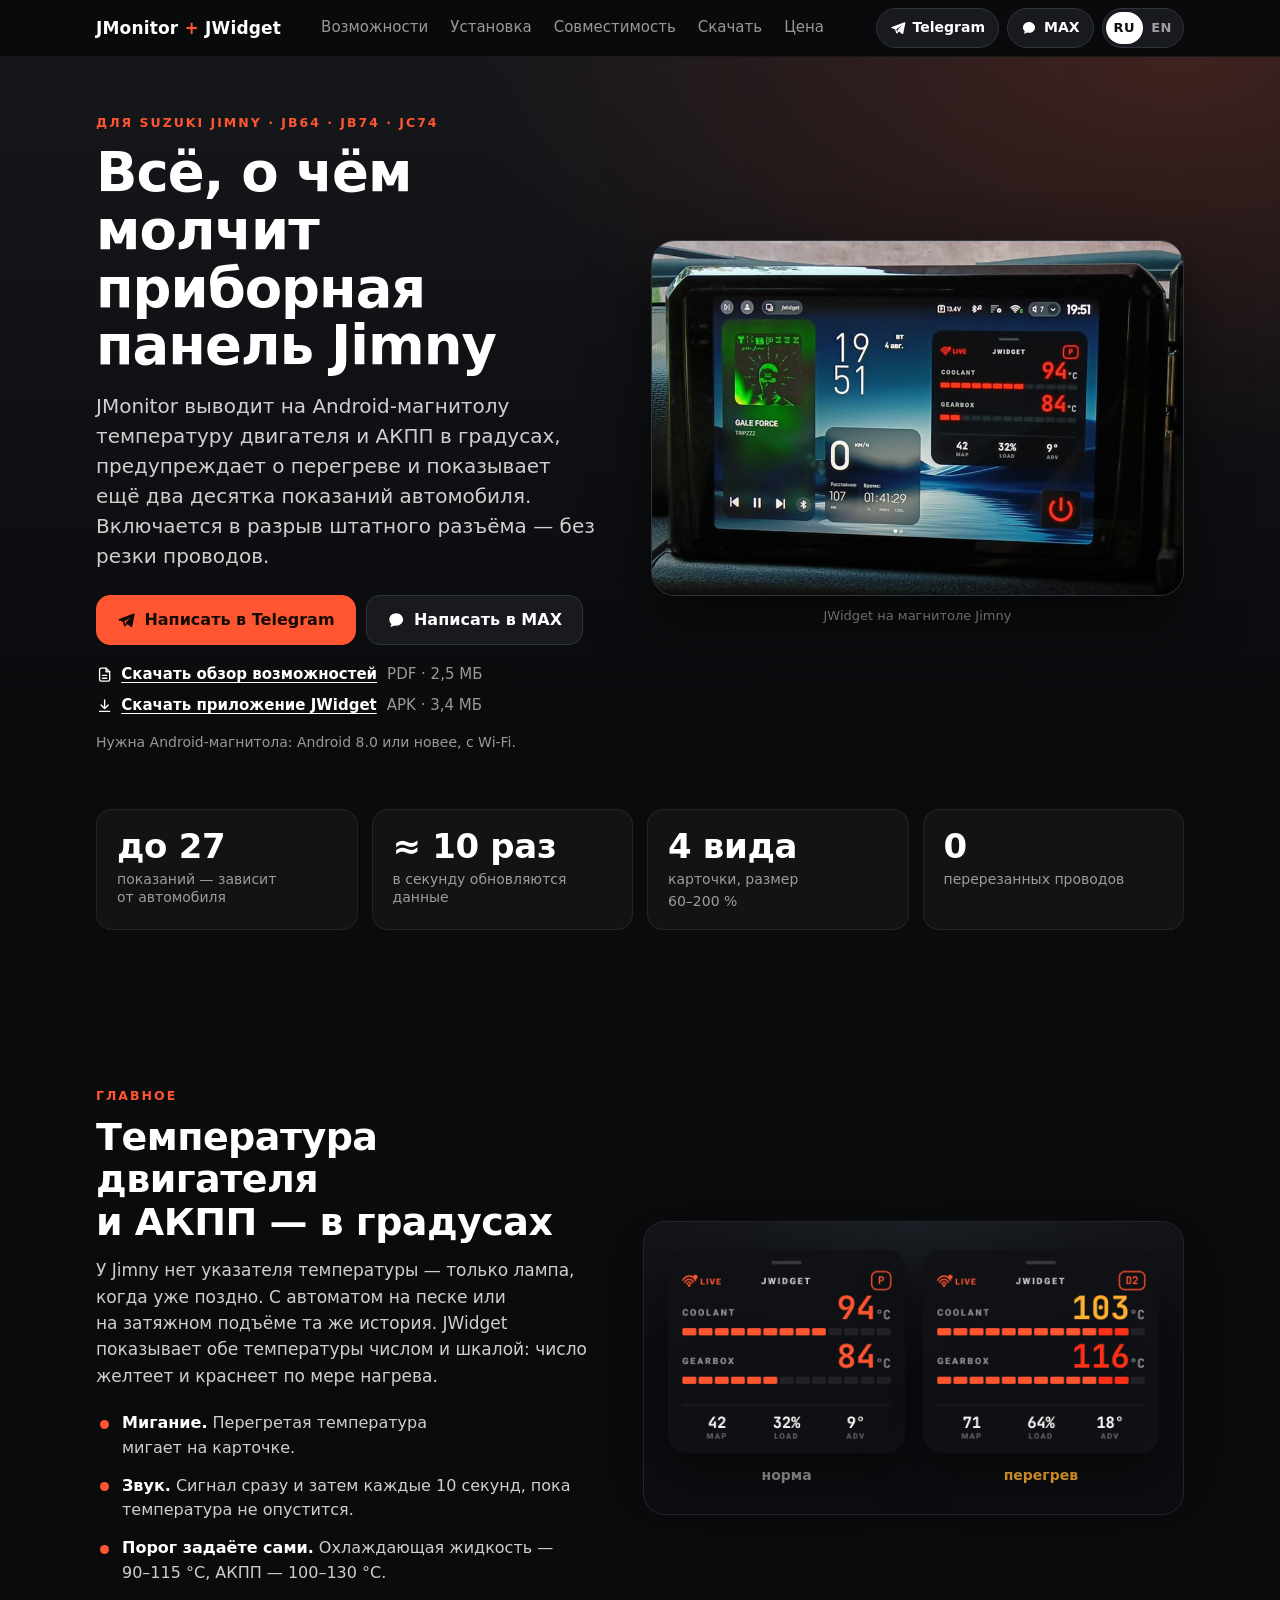
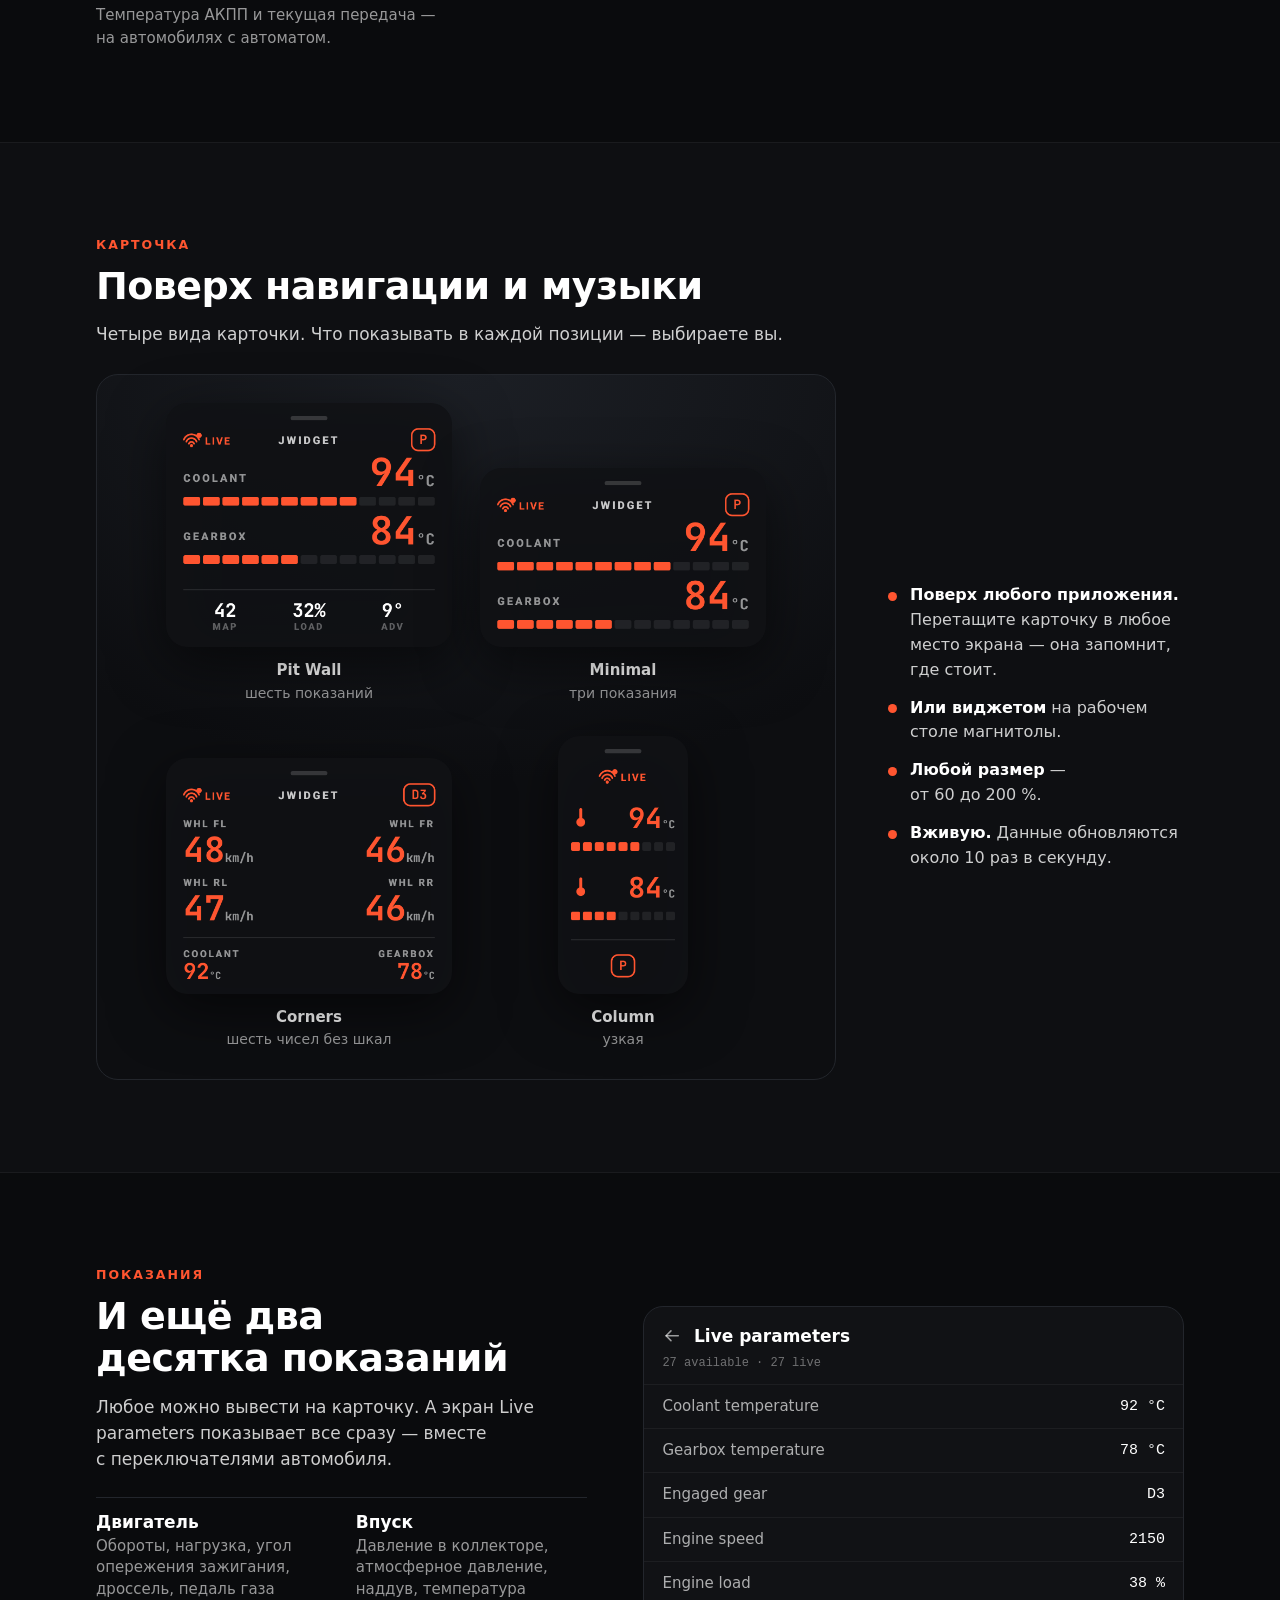
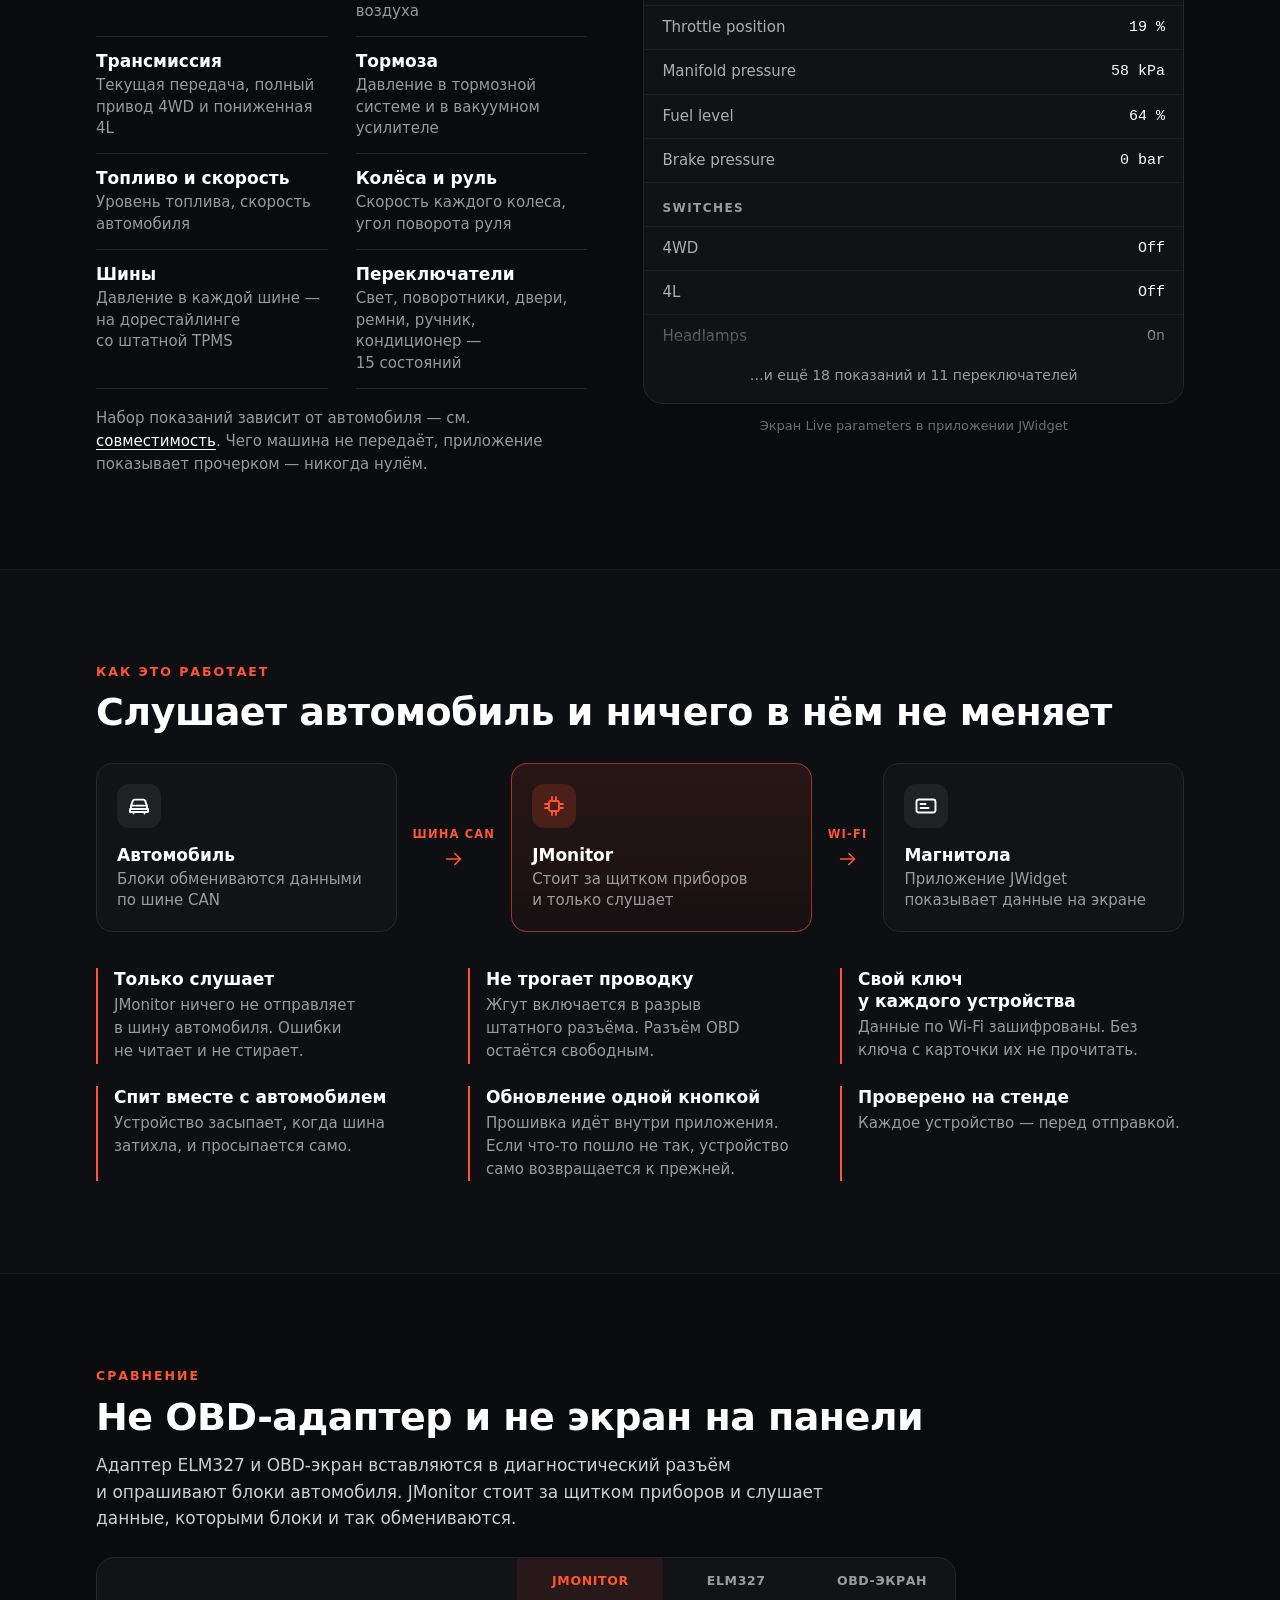
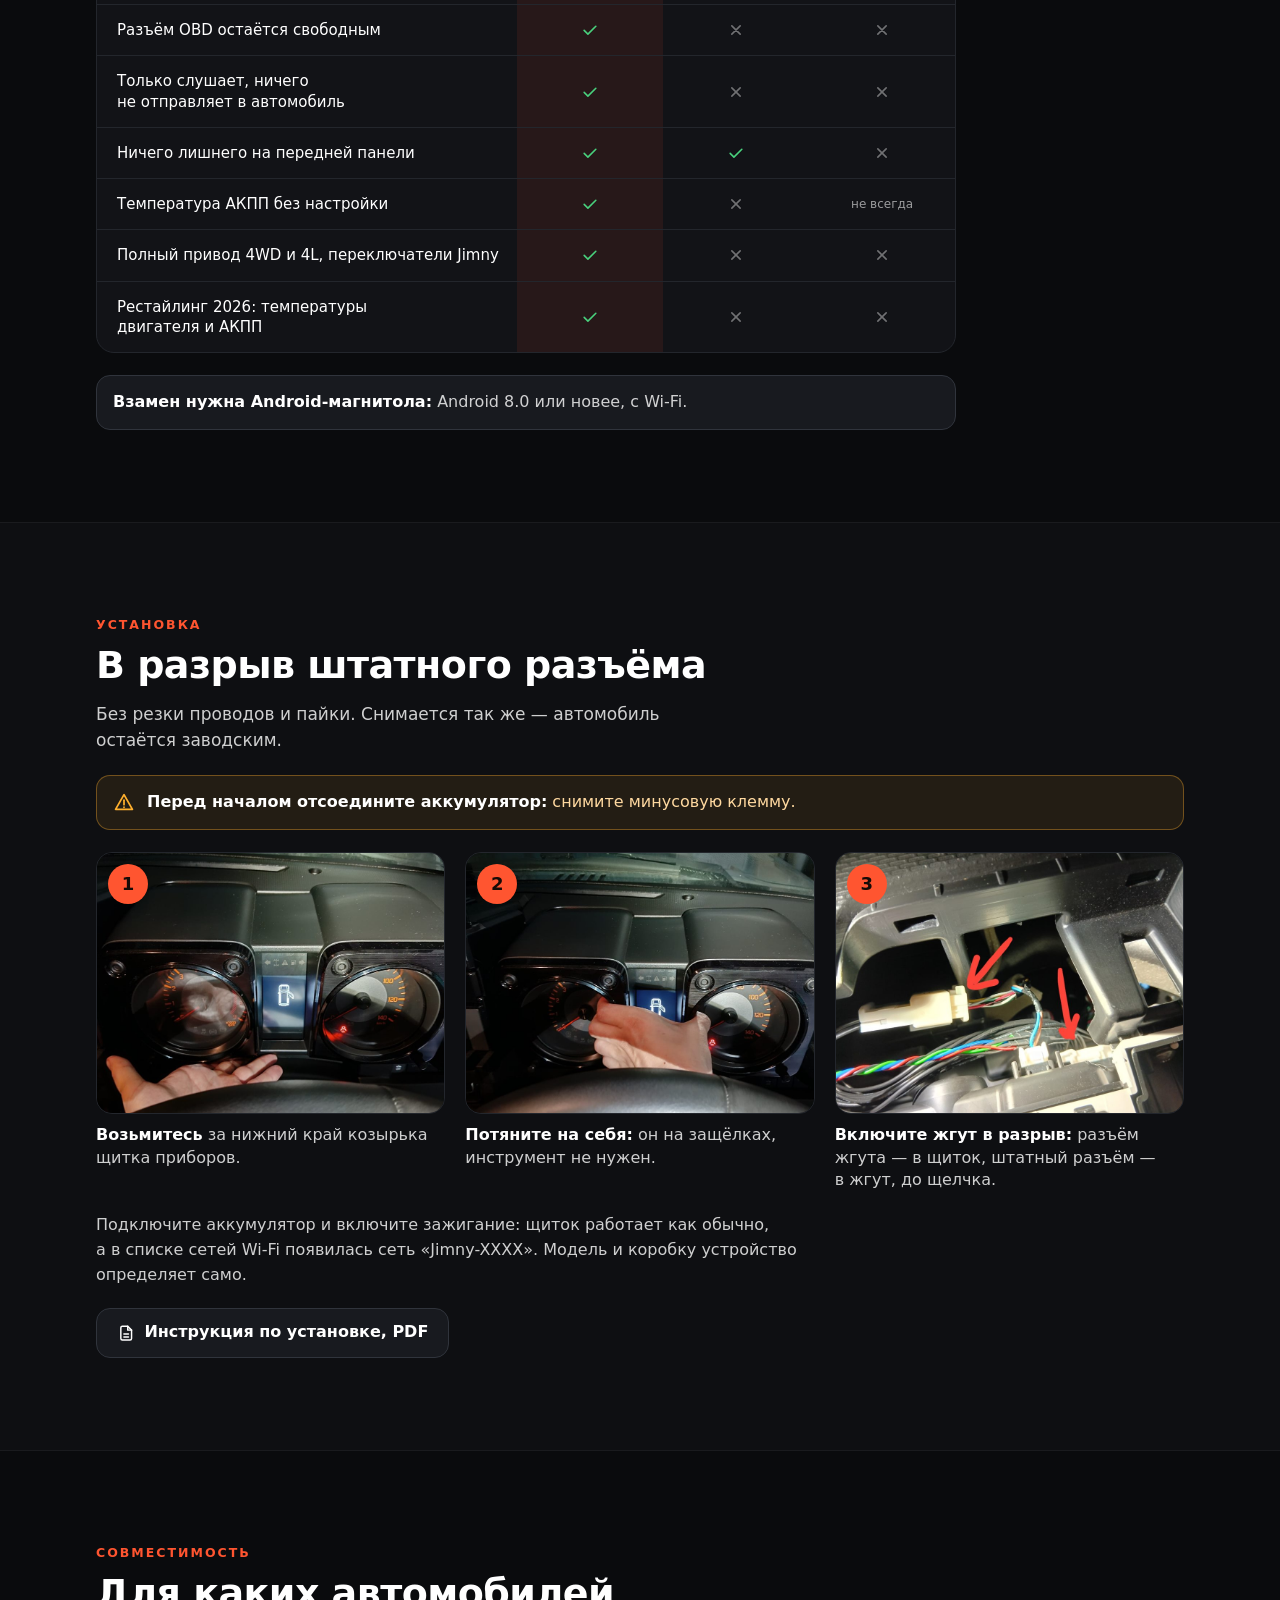
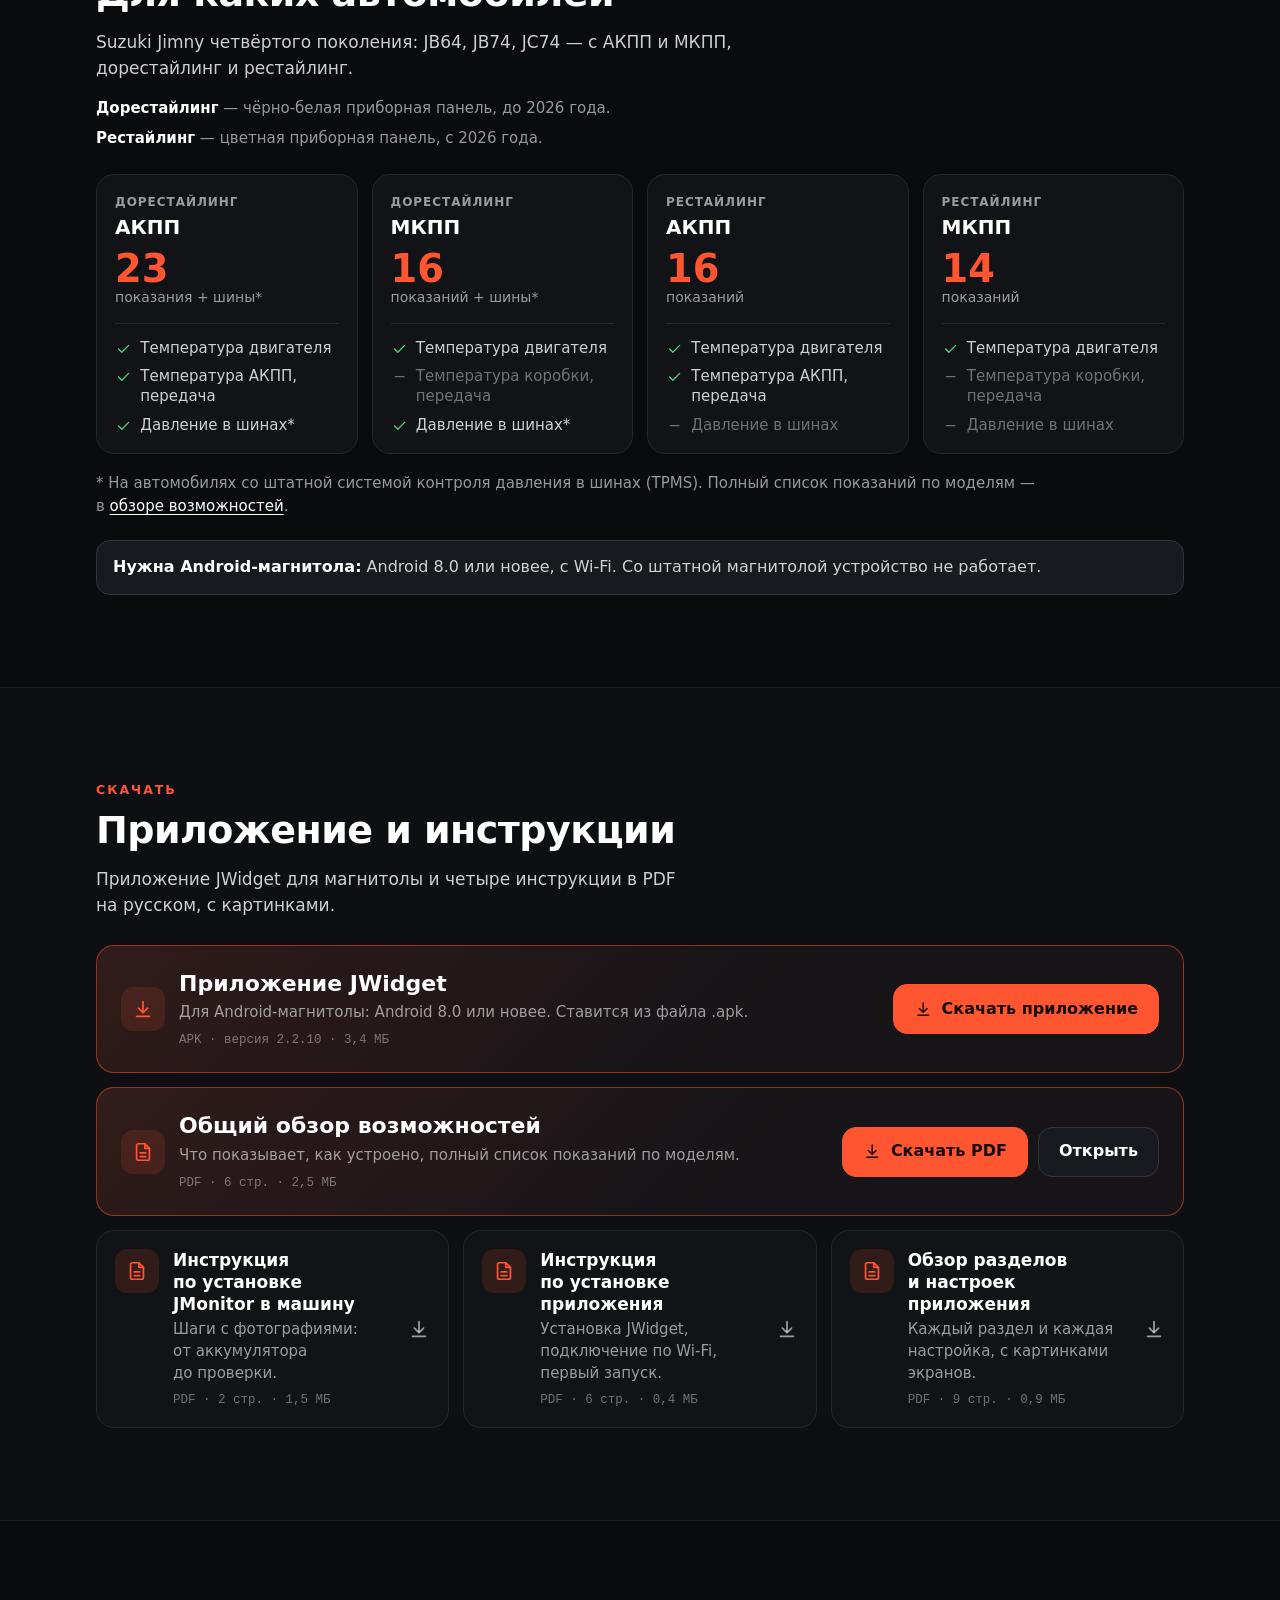
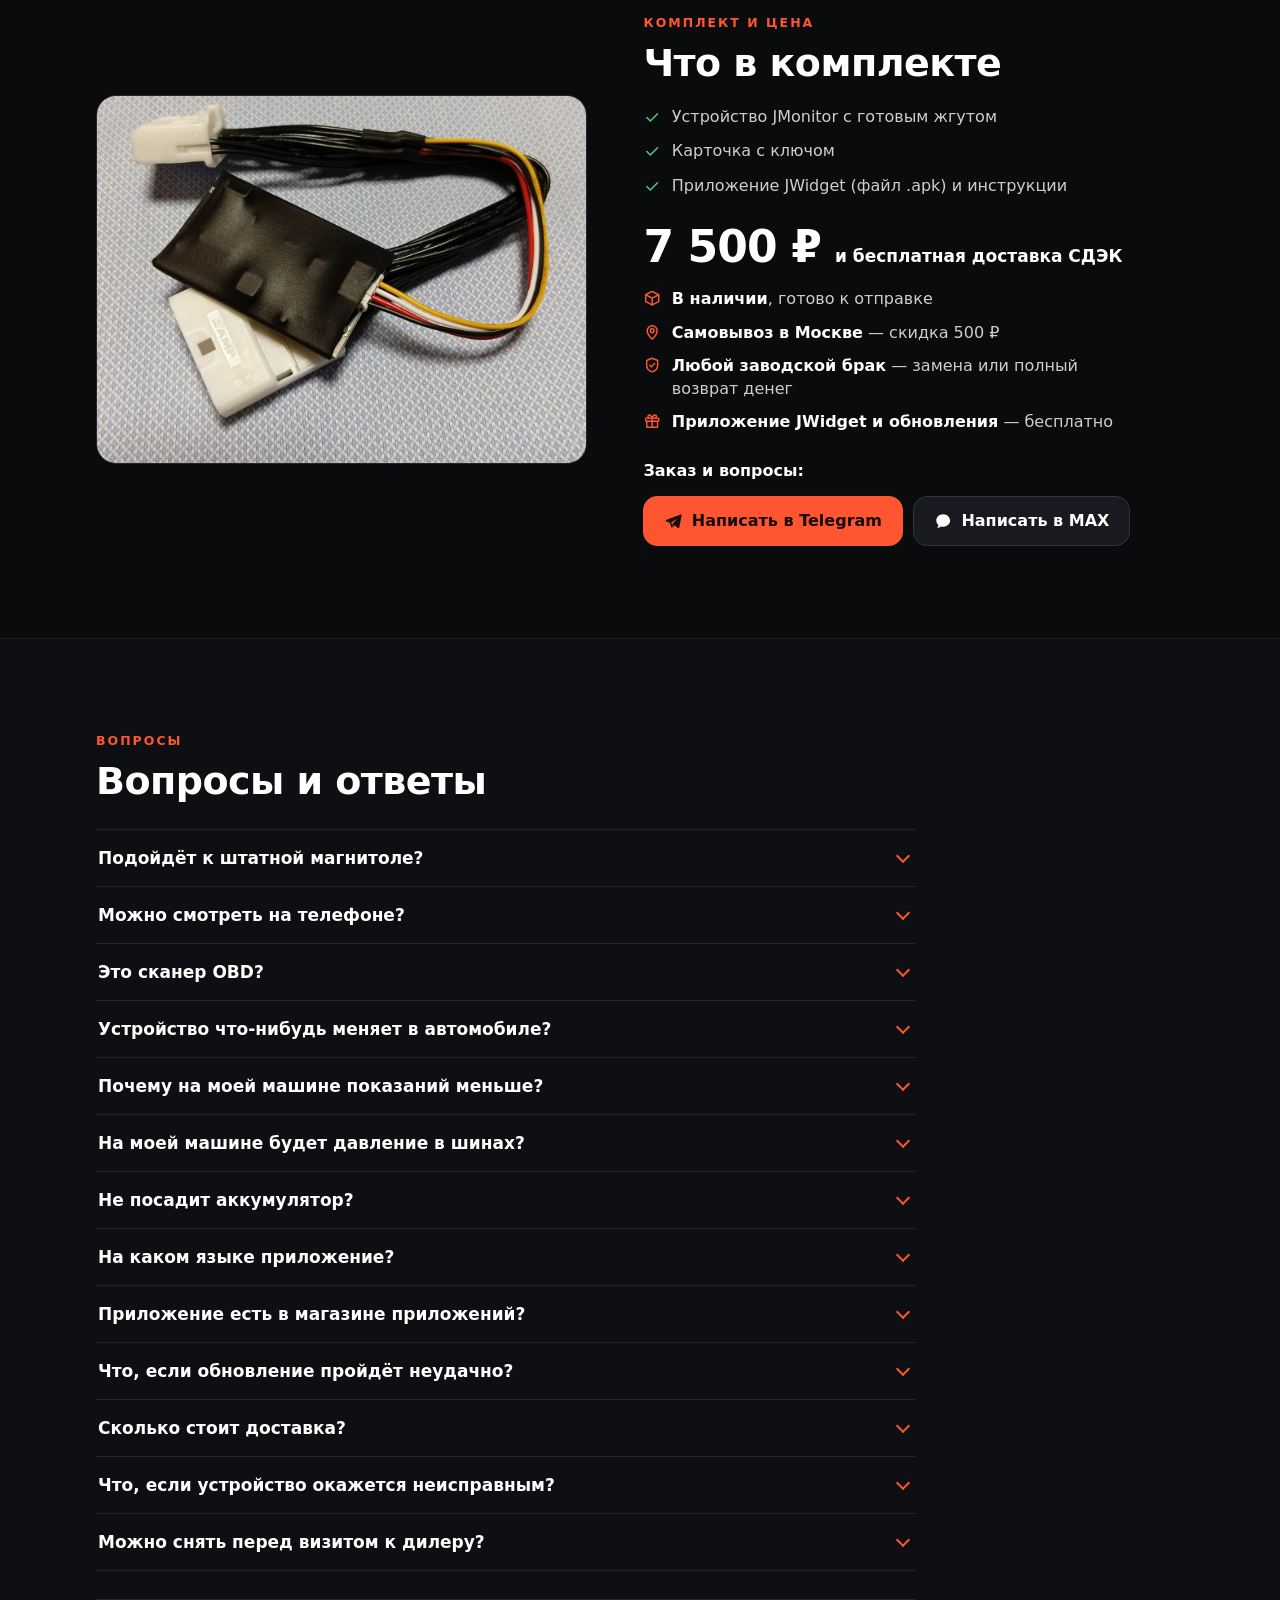
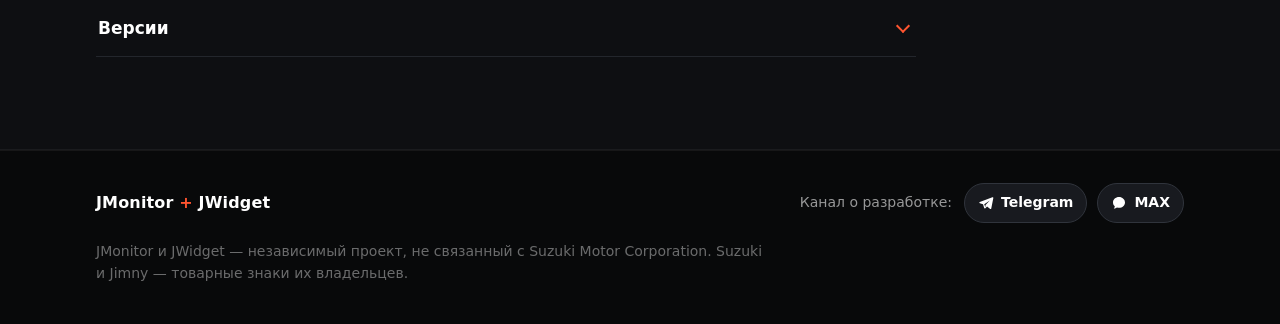
==== commit ca33a431: "App 2.2.10: Corners card, download, versions Fourth card face on both pages (2 x 2 grid from 680 px," ====
--- a/index.html
+++ b/index.html
@@ -84,7 +84,7 @@
           <a class="btn" href="https://max.ru/u/f9LHodD0cOIjPCg4uz_D2USYwDrlml-fD2-_0W9jn6hEyryjJQ_RfUxWfsA" target="_blank" rel="noopener"><svg class="ico solid"><use href="#i-chat"/></svg>Написать в&nbsp;MAX</a>
         </div>
         <p class="hero-doc"><a href="pdf/jmonitor-obzor-vozmozhnostey.pdf" download="Общий обзор возможностей.pdf"><svg class="ico"><use href="#i-file"/></svg>Скачать обзор возможностей</a><span>PDF · 2,5&nbsp;МБ</span></p>
-        <p class="hero-doc"><a href="app/jwidget-2.2.9.apk" download="jwidget-2.2.9.apk"><svg class="ico"><use href="#i-down"/></svg>Скачать приложение JWidget</a><span>APK · 3,4&nbsp;МБ</span></p>
+        <p class="hero-doc"><a href="app/jwidget-2.2.10.apk" download="jwidget-2.2.10.apk"><svg class="ico"><use href="#i-down"/></svg>Скачать приложение JWidget</a><span>APK · 3,4&nbsp;МБ</span></p>
         <p class="need">Нужна Android-магнитола: Android&nbsp;8.0 или новее, с&nbsp;<span class="nb">Wi-Fi</span>.</p>
       </div>
       <figure class="hero-photo">
@@ -98,7 +98,7 @@
     <ul class="stats">
       <li class="stat"><b>до 27</b><span>показаний&nbsp;— зависит от&nbsp;автомобиля</span></li>
       <li class="stat"><b>≈ 10 раз</b><span>в&nbsp;секунду обновляются данные</span></li>
-      <li class="stat"><b>3 вида</b><span>карточки, размер <span class="nb">60–200&nbsp;%</span></span></li>
+      <li class="stat"><b>4 вида</b><span>карточки, размер <span class="nb">60–200&nbsp;%</span></span></li>
       <li class="stat"><b>0</b><span>перерезанных проводов</span></li>
     </ul>
   </div>
@@ -136,7 +136,7 @@
   <div class="wrap">
     <p class="kicker">Карточка</p>
     <h2>Поверх навигации и&nbsp;музыки</h2>
-    <p class="sub">Три вида карточки. Что показывать в&nbsp;каждой позиции&nbsp;— выбираете вы.</p>
+    <p class="sub">Четыре вида карточки. Что показывать в&nbsp;каждой позиции&nbsp;— выбираете вы.</p>
     <div class="showcase">
       <div class="stage">
         <div class="faces">
@@ -147,6 +147,10 @@
           <figure class="jw min">
             <img src="img/card-minimal.png" width="1056" height="664" loading="lazy" decoding="async" alt="Карточка Minimal: две температуры со шкалами и передача">
             <figcaption><b>Minimal</b><span>три показания</span></figcaption>
+          </figure>
+          <figure class="jw cor">
+            <img src="img/card-corners.png" width="1056" height="872" loading="lazy" decoding="async" alt="Карточка Corners: четыре крупных числа по углам — скорость каждого колеса, ниже температура охлаждающей жидкости и АКПП">
+            <figcaption><b>Corners</b><span>шесть чисел без шкал</span></figcaption>
           </figure>
           <figure class="jw col">
             <img src="img/card-column.png" width="480" height="952" loading="lazy" decoding="async" alt="Карточка Column: узкая вертикальная, две температуры и передача">
@@ -369,10 +373,10 @@
         <div class="tx">
           <h3>Приложение JWidget</h3>
           <p>Для Android-магнитолы: Android&nbsp;8.0 или новее. Ставится из&nbsp;файла .apk.</p>
-          <p class="meta">APK · версия 2.2.9 · 3,4 МБ</p>
+          <p class="meta">APK · версия 2.2.10 · 3,4 МБ</p>
         </div>
         <div class="acts">
-          <a class="btn primary" href="app/jwidget-2.2.9.apk" download="jwidget-2.2.9.apk"><svg class="ico"><use href="#i-down"/></svg>Скачать приложение</a>
+          <a class="btn primary" href="app/jwidget-2.2.10.apk" download="jwidget-2.2.10.apk"><svg class="ico"><use href="#i-down"/></svg>Скачать приложение</a>
         </div>
       </div>
       <div class="doc main">
@@ -469,15 +473,15 @@
     <div class="faq" id="versions">
       <details class="qa">
         <summary>Версии</summary>
-        <p><b>Приложение JWidget&nbsp;— 2.2.9</b> от&nbsp;20&nbsp;ноября 2026&nbsp;г.<br><b>Прошивка JMonitor&nbsp;— 2.2.2</b>, идёт внутри приложения.</p>
-        <p>Что нового в&nbsp;2.2.9:</p>
+        <p><b>Приложение JWidget&nbsp;— 2.2.10</b> от&nbsp;24&nbsp;ноября 2026&nbsp;г.<br><b>Прошивка JMonitor&nbsp;— 2.2.2</b>, идёт внутри приложения.</p>
+        <p>Что нового в&nbsp;2.2.10:</p>
+        <ul>
+          <li>Четвёртый вид карточки, Corners: шесть чисел без шкал. Четыре крупных стоят, как колёса машины, под ними&nbsp;— температура охлаждающей жидкости и&nbsp;АКПП. В&nbsp;каждую позицию можно поставить любое показание.</li>
+          <li>Давление в&nbsp;шинах&nbsp;— в&nbsp;барах: 2.30 вместо 230&nbsp;кПа.</li>
+        </ul>
+        <p>Что появилось в&nbsp;2.2.9, 20&nbsp;ноября 2026&nbsp;г.:</p>
         <ul>
           <li>Работает рядом с&nbsp;беспроводным Android Auto и&nbsp;CarPlay: телефон подключён к&nbsp;<span class="nb">Wi-Fi</span> адаптера, устройство&nbsp;— к&nbsp;точке доступа телефона, и&nbsp;приложение находит устройство, когда&nbsp;бы ни&nbsp;включили точку доступа.</li>
-        </ul>
-        <p>Что появилось в&nbsp;2.2.8, 16&nbsp;ноября 2026&nbsp;г.:</p>
-        <ul>
-          <li>Приложение находит устройство само&nbsp;— и&nbsp;сразу после установки, и&nbsp;когда устройство подключено к&nbsp;вашей точке доступа. Настраивать связь не&nbsp;нужно.</li>
-          <li>Обновление устройства&nbsp;— одной кнопкой: подключитесь к&nbsp;его <span class="nb">Wi-Fi</span>, заведите двигатель и&nbsp;нажмите «Update the monitor».</li>
         </ul>
       </details>
     </div>
--- a/site.css
+++ b/site.css
@@ -92,9 +92,9 @@
 .jw figcaption b{display:block;color:#fff;font-size:.9375rem}
 .jw figcaption span{font-weight:400}
 .pair{display:grid;gap:24px;justify-items:center}
-.faces{display:grid;grid-template-columns:264fr 120fr;grid-template-areas:"pit col" "min col";gap:22px 16px;align-items:center;max-width:720px;margin-inline:auto}
+.faces{display:grid;grid-template-columns:264fr 120fr;grid-template-areas:"pit col" "min col" "cor col";gap:22px 16px;align-items:center;max-width:720px;margin-inline:auto}
 .faces .jw img{width:100%}
-.faces .pit{grid-area:pit}.faces .min{grid-area:min}.faces .col{grid-area:col}
+.faces .pit{grid-area:pit}.faces .min{grid-area:min}.faces .cor{grid-area:cor}.faces .col{grid-area:col}
 .showcase{display:grid;gap:24px;margin-top:26px}
 .showcase .points{margin-top:0}
 
@@ -262,7 +262,8 @@
   .stage{padding:28px 24px}
 }
 @media (min-width:680px){
-  .faces{grid-template-columns:264fr 264fr 120fr;grid-template-areas:"pit min col";gap:28px;align-items:start}
+  .faces{grid-template-columns:1fr 1fr;grid-template-areas:"pit min" "cor col";gap:32px 28px;align-items:end;max-width:600px}
+  .faces .col img{width:45.4545%}
 }
 @media (min-width:720px){
   .steps{grid-template-columns:repeat(3,1fr);gap:20px}
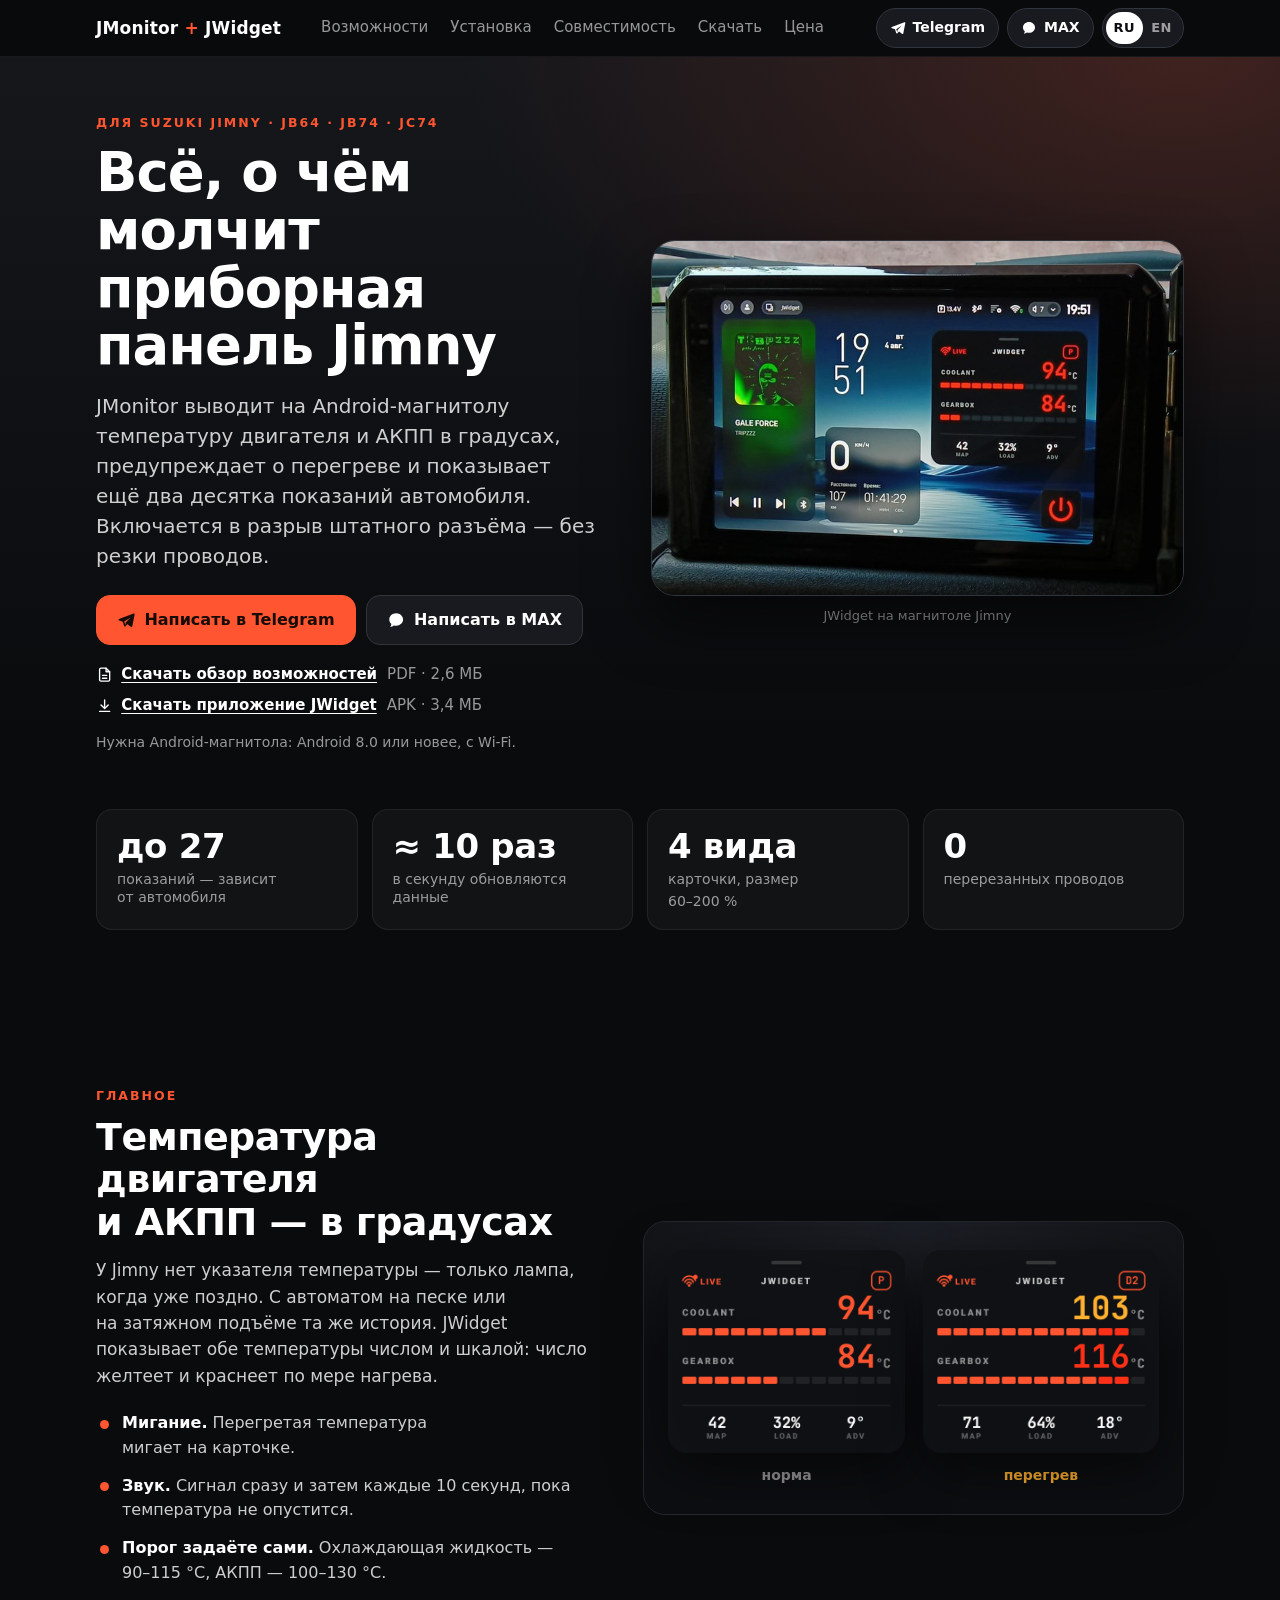
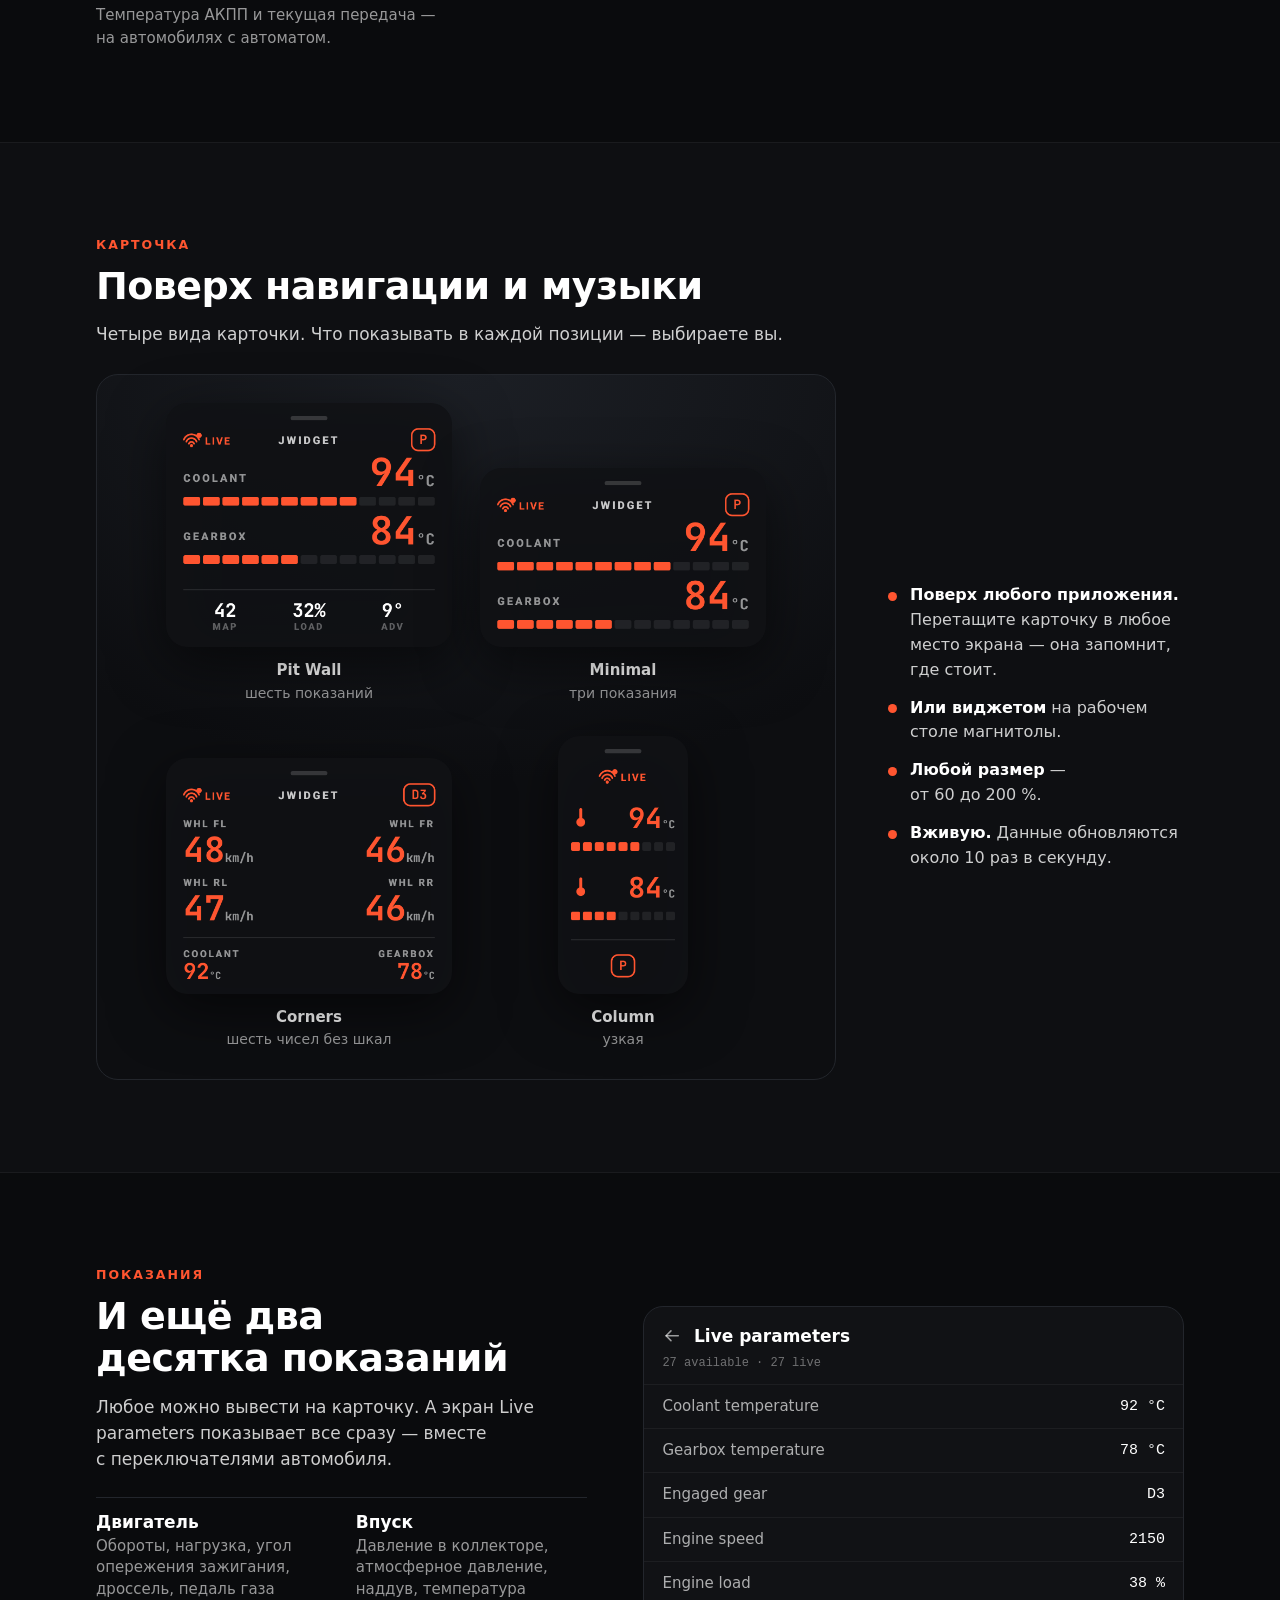
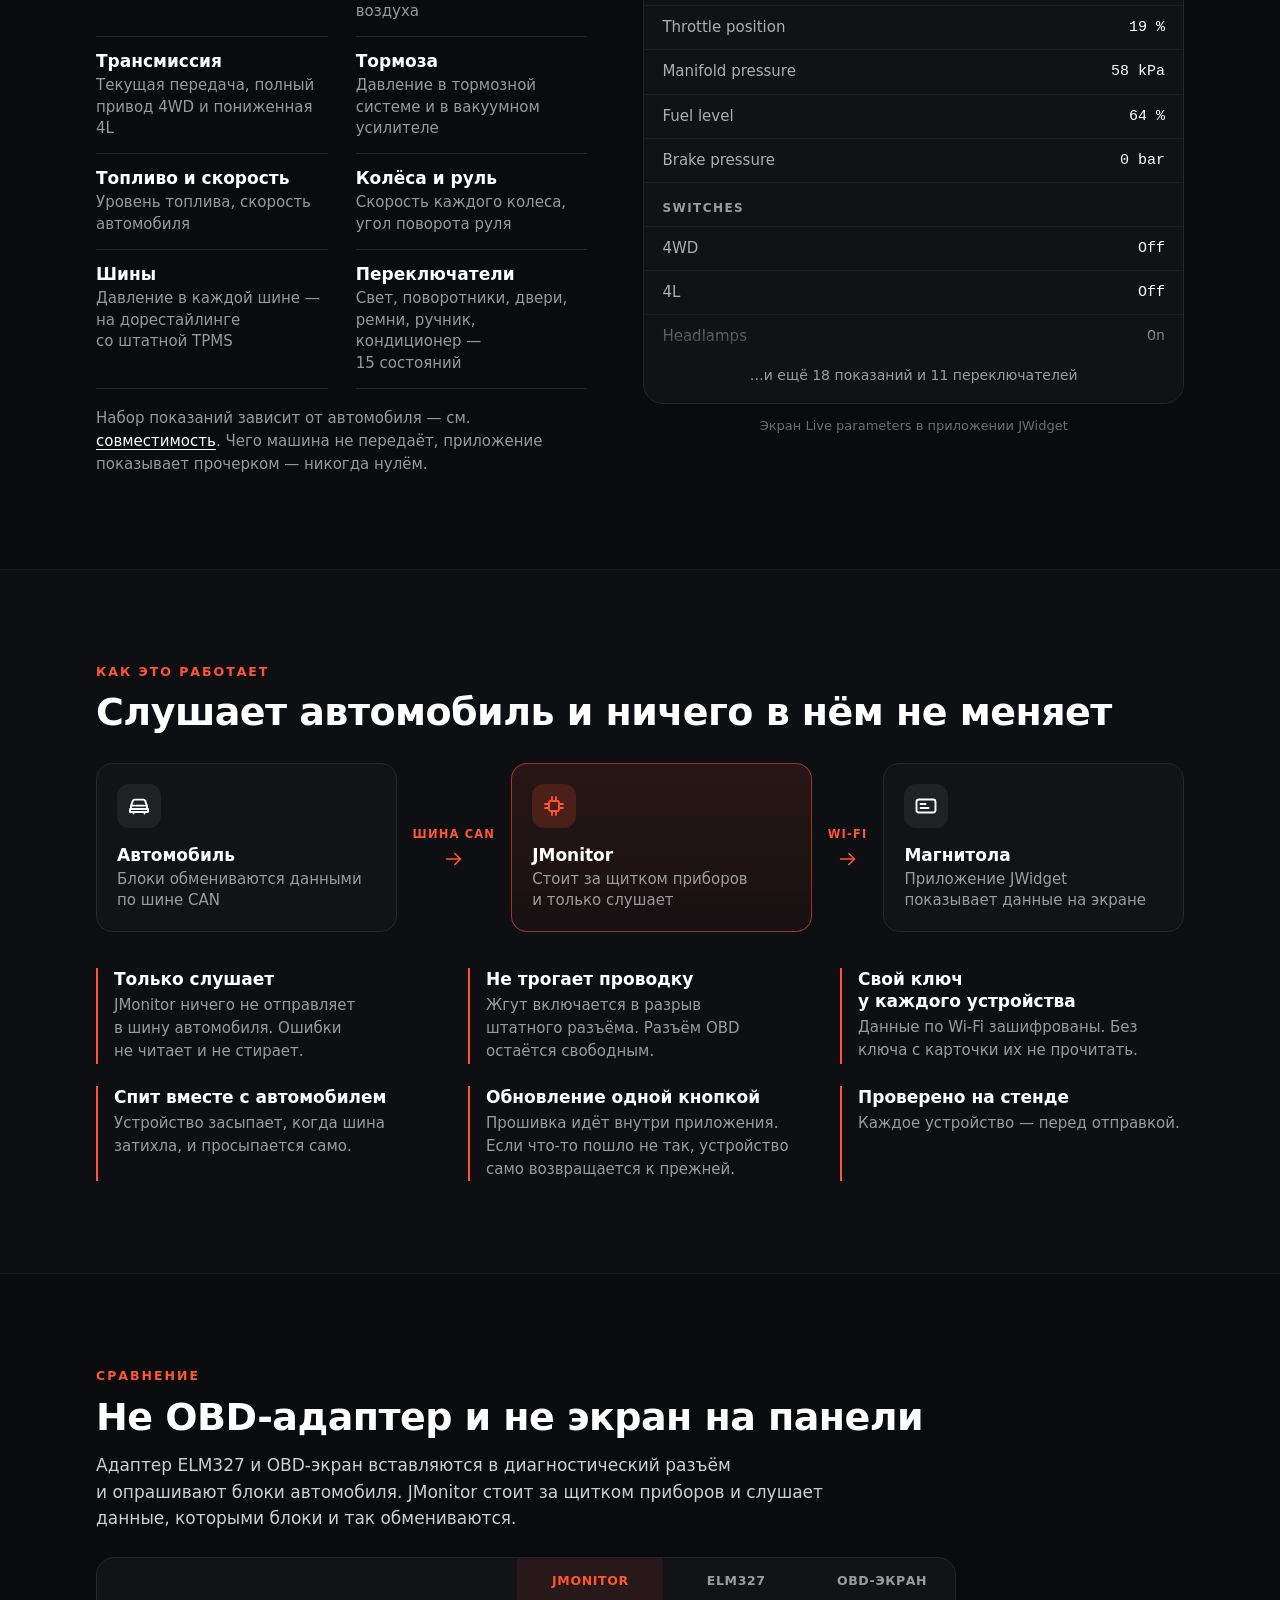
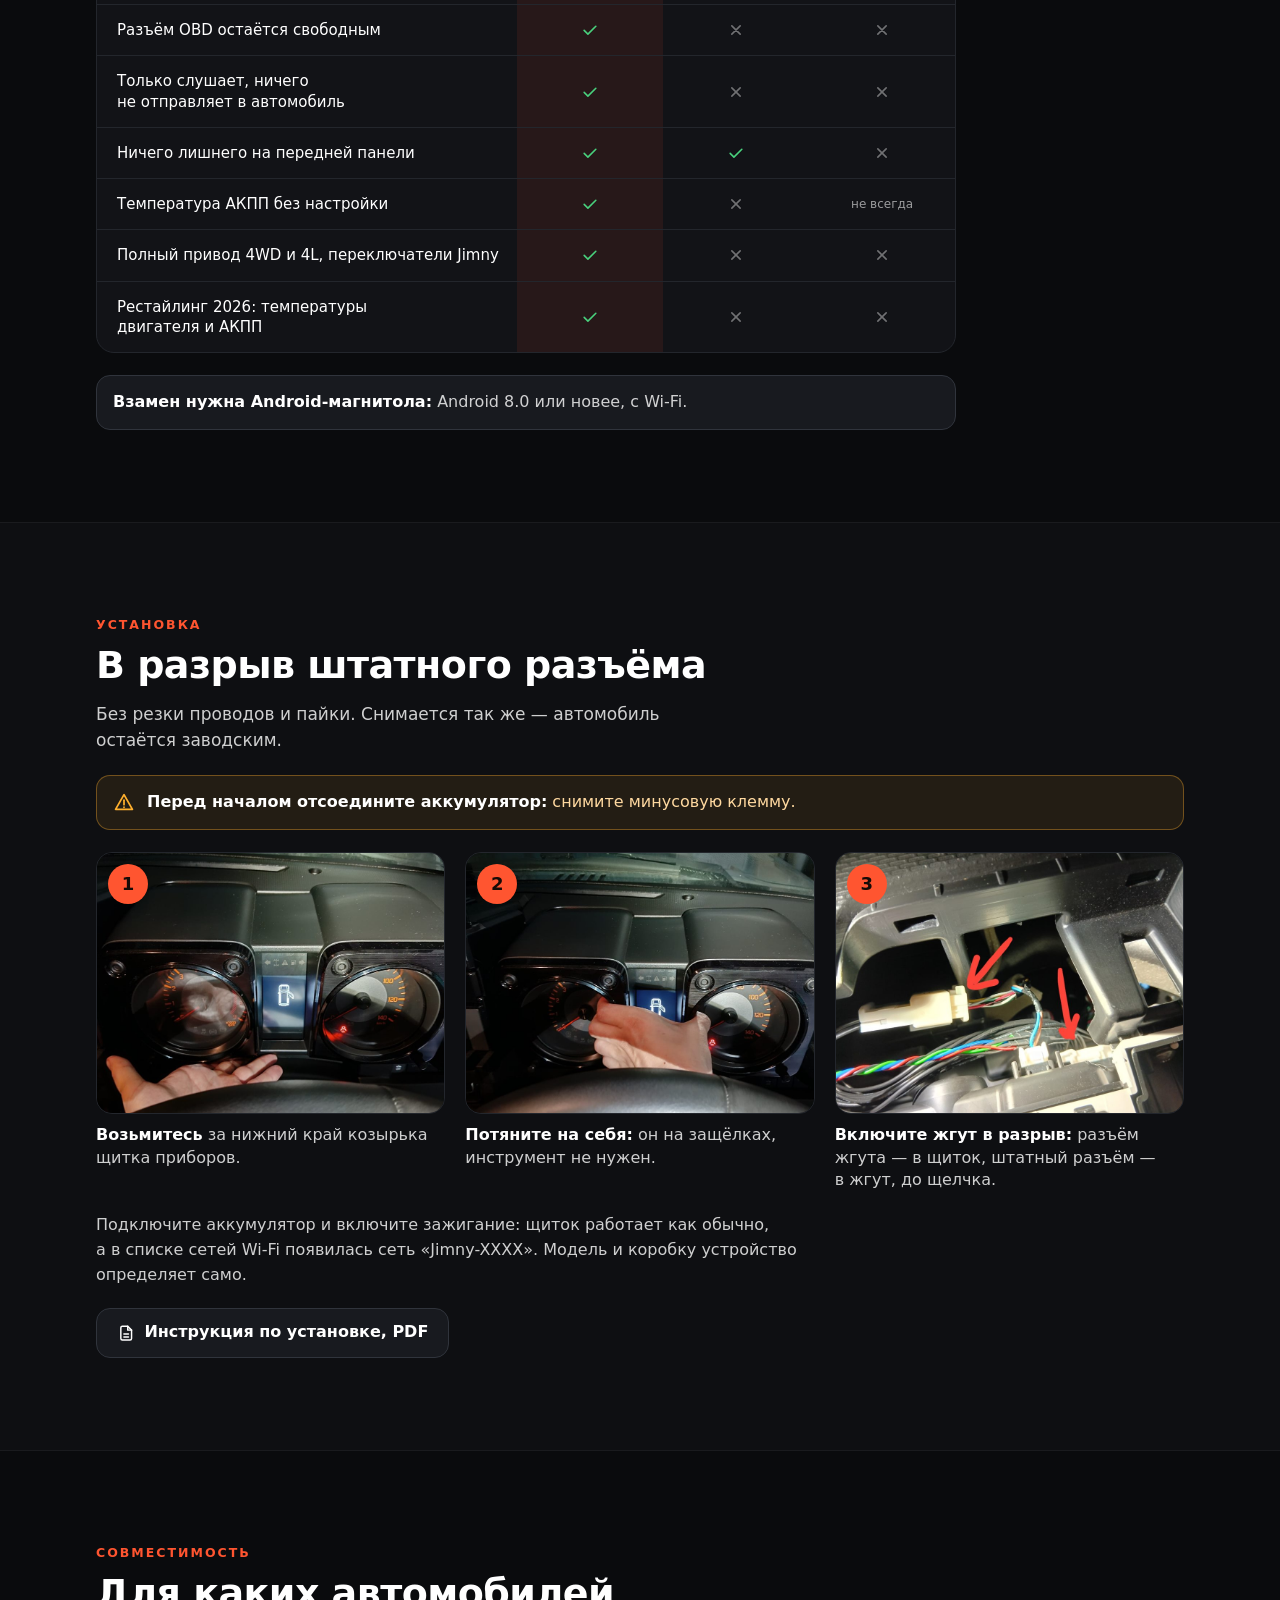
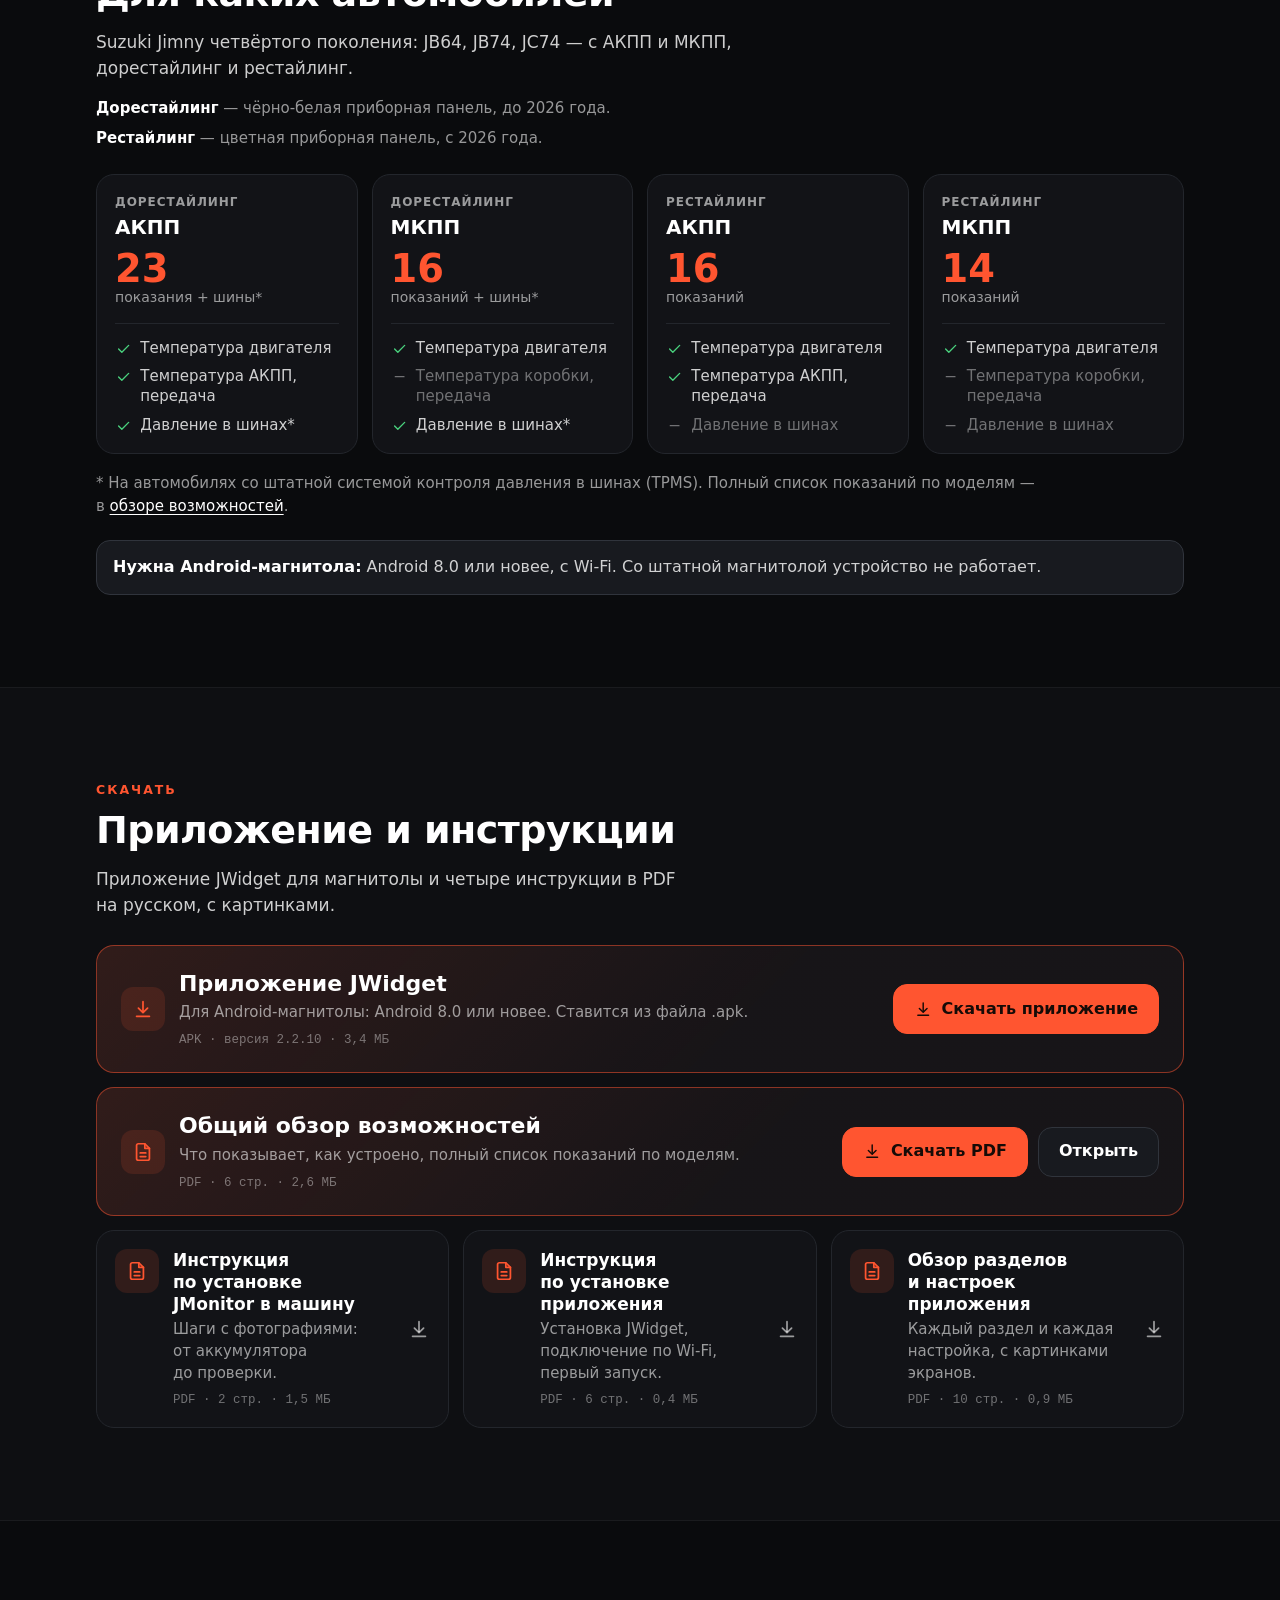
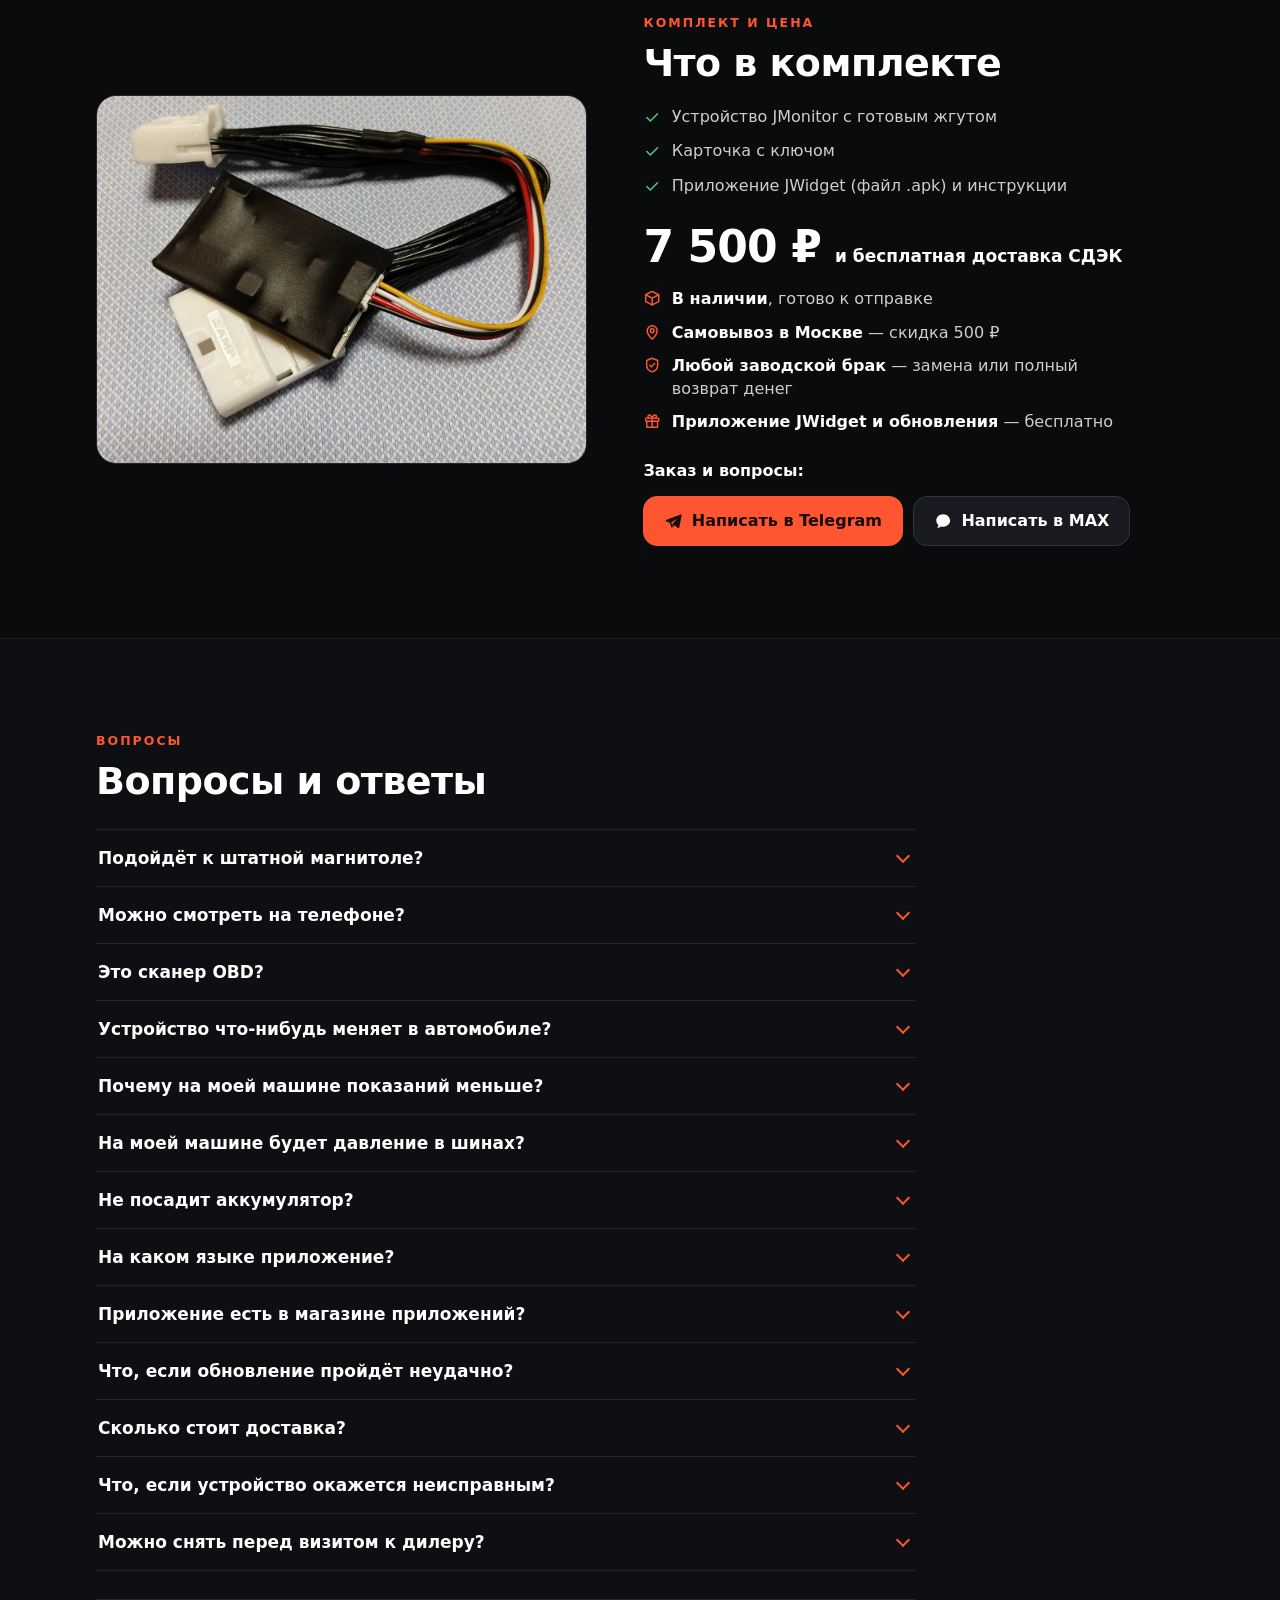
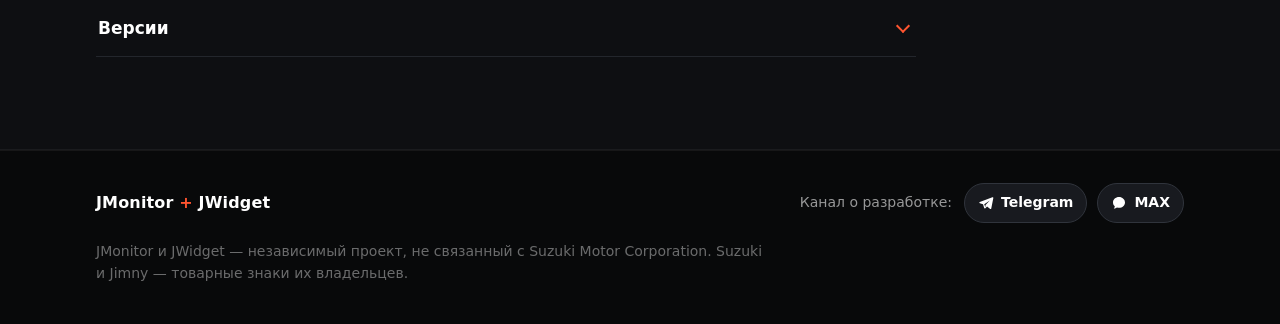
==== commit 094b432d: "Guides for app 2.2.10: four card layouts, tyres in bar Rebuilt RU + EN overview, app setup and app s" ====
--- a/index.html
+++ b/index.html
@@ -83,7 +83,7 @@
           <a class="btn primary" href="https://t.me/justlad" target="_blank" rel="noopener"><svg class="ico solid"><use href="#i-tg"/></svg>Написать в&nbsp;Telegram</a>
           <a class="btn" href="https://max.ru/u/f9LHodD0cOIjPCg4uz_D2USYwDrlml-fD2-_0W9jn6hEyryjJQ_RfUxWfsA" target="_blank" rel="noopener"><svg class="ico solid"><use href="#i-chat"/></svg>Написать в&nbsp;MAX</a>
         </div>
-        <p class="hero-doc"><a href="pdf/jmonitor-obzor-vozmozhnostey.pdf" download="Общий обзор возможностей.pdf"><svg class="ico"><use href="#i-file"/></svg>Скачать обзор возможностей</a><span>PDF · 2,5&nbsp;МБ</span></p>
+        <p class="hero-doc"><a href="pdf/jmonitor-obzor-vozmozhnostey.pdf" download="Общий обзор возможностей.pdf"><svg class="ico"><use href="#i-file"/></svg>Скачать обзор возможностей</a><span>PDF · 2,6&nbsp;МБ</span></p>
         <p class="hero-doc"><a href="app/jwidget-2.2.10.apk" download="jwidget-2.2.10.apk"><svg class="ico"><use href="#i-down"/></svg>Скачать приложение JWidget</a><span>APK · 3,4&nbsp;МБ</span></p>
         <p class="need">Нужна Android-магнитола: Android&nbsp;8.0 или новее, с&nbsp;<span class="nb">Wi-Fi</span>.</p>
       </div>
@@ -384,7 +384,7 @@
         <div class="tx">
           <h3>Общий обзор возможностей</h3>
           <p>Что показывает, как устроено, полный список показаний по&nbsp;моделям.</p>
-          <p class="meta">PDF · 6 стр. · 2,5 МБ</p>
+          <p class="meta">PDF · 6 стр. · 2,6 МБ</p>
         </div>
         <div class="acts">
           <a class="btn primary" href="pdf/jmonitor-obzor-vozmozhnostey.pdf" download="Общий обзор возможностей.pdf"><svg class="ico"><use href="#i-down"/></svg>Скачать PDF</a>
@@ -414,7 +414,7 @@
         <div class="tx">
           <h3>Обзор разделов и&nbsp;настроек приложения</h3>
           <p>Каждый раздел и&nbsp;каждая настройка, с&nbsp;картинками экранов.</p>
-          <p class="meta">PDF · 9 стр. · 0,9 МБ</p>
+          <p class="meta">PDF · 10 стр. · 0,9 МБ</p>
         </div>
         <svg class="ico dl" aria-hidden="true"><use href="#i-down"/></svg>
       </a>
